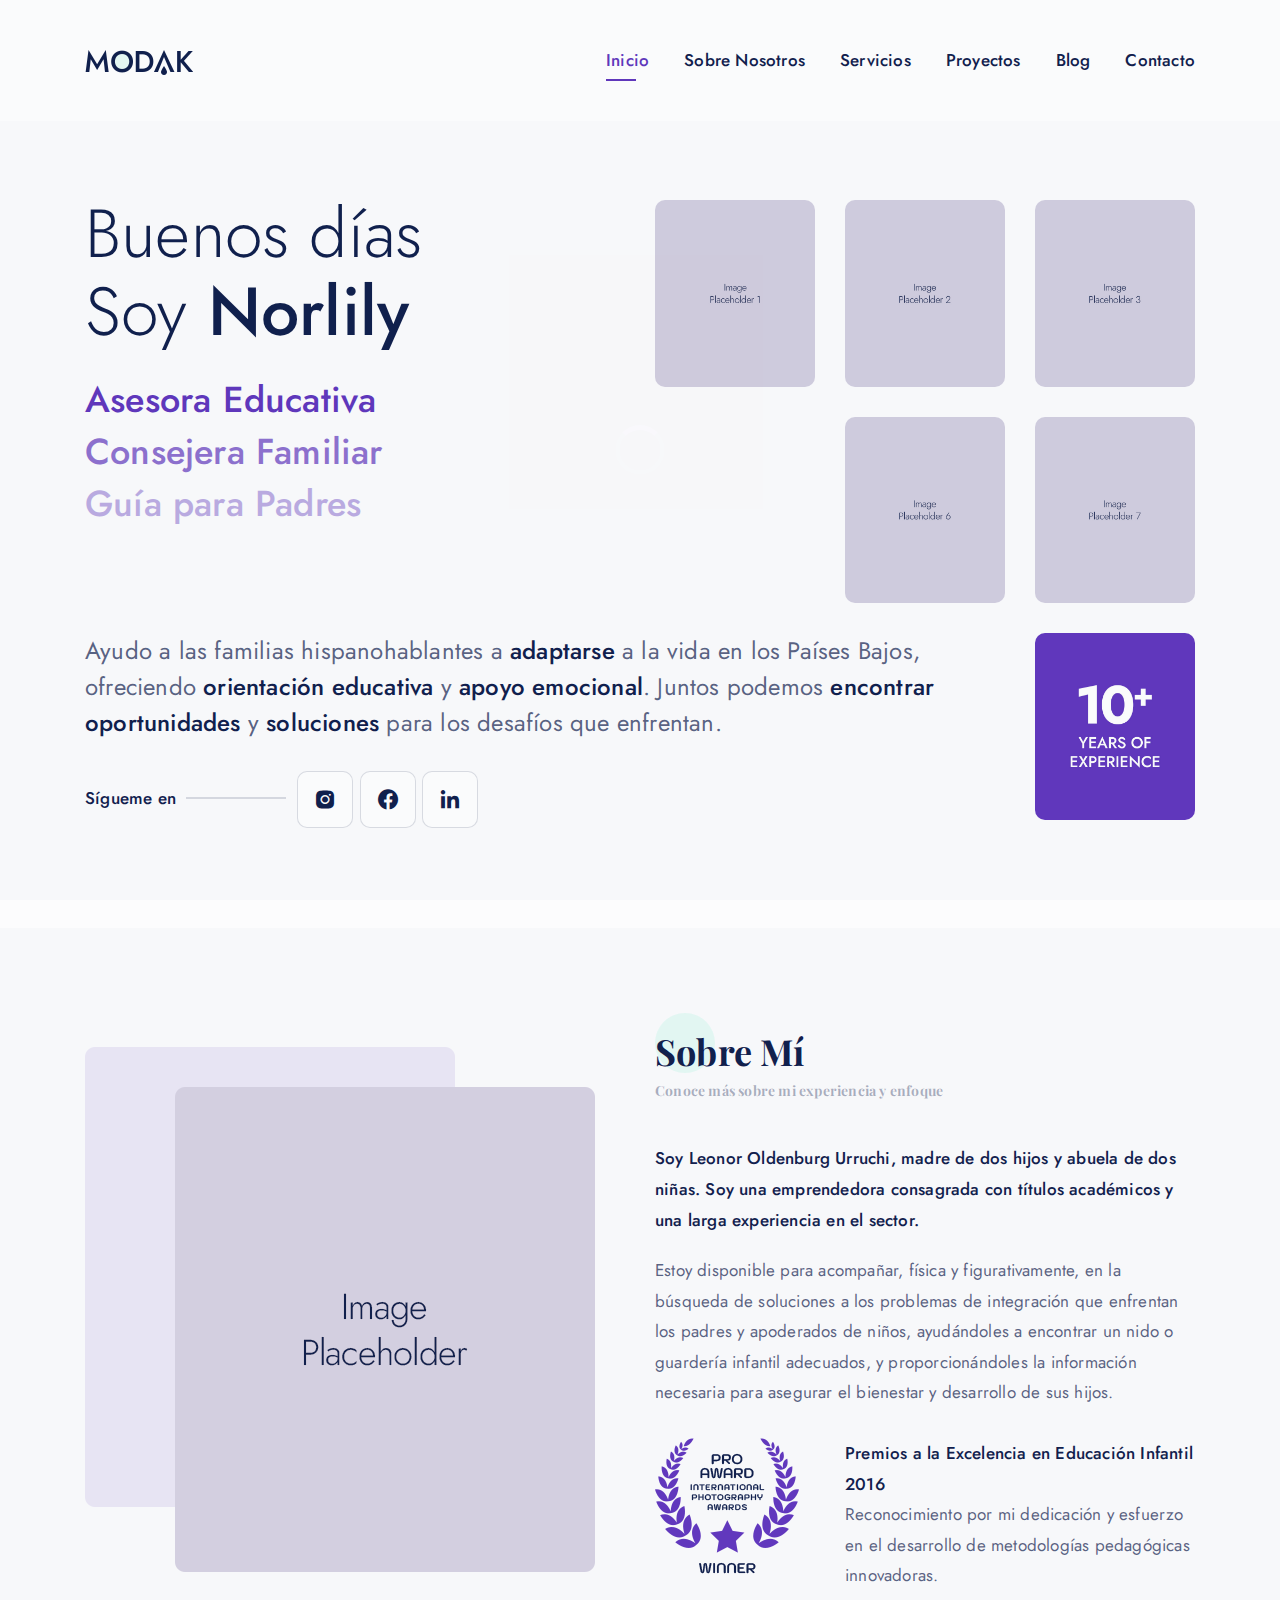
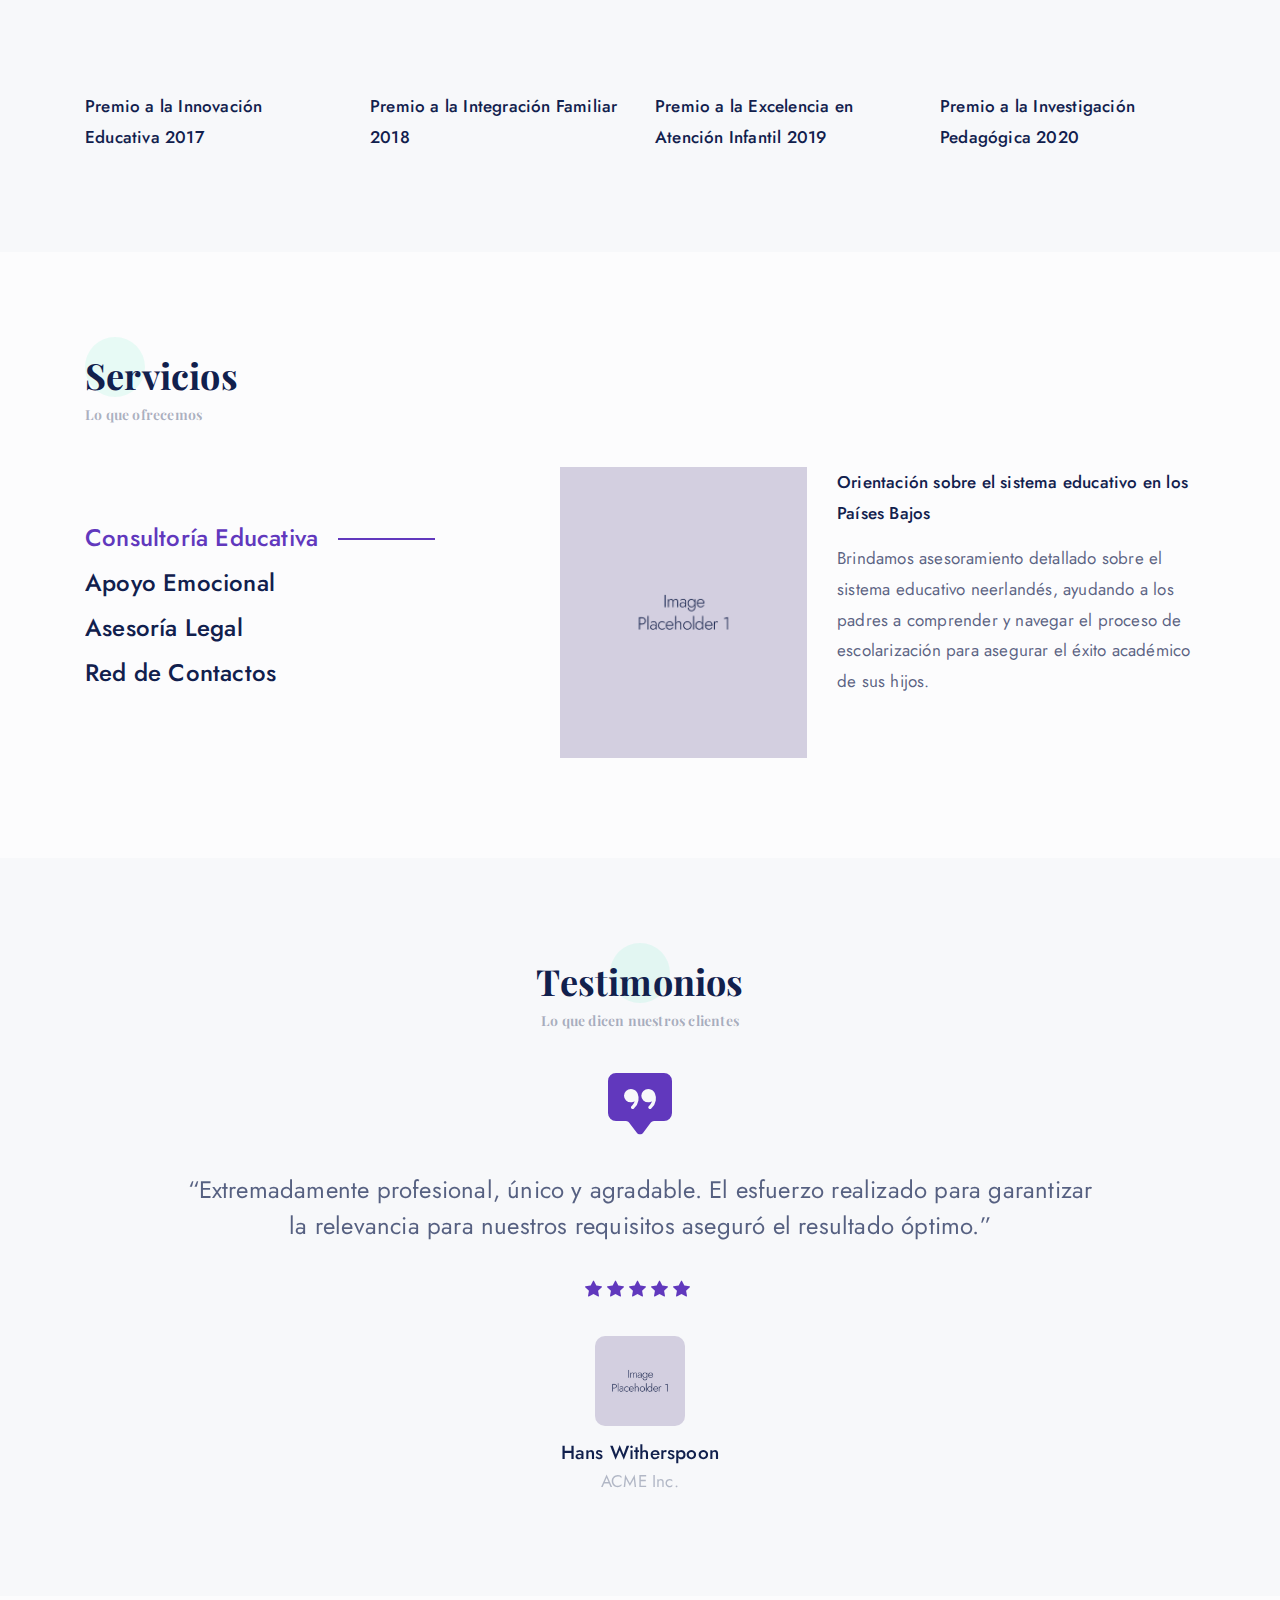
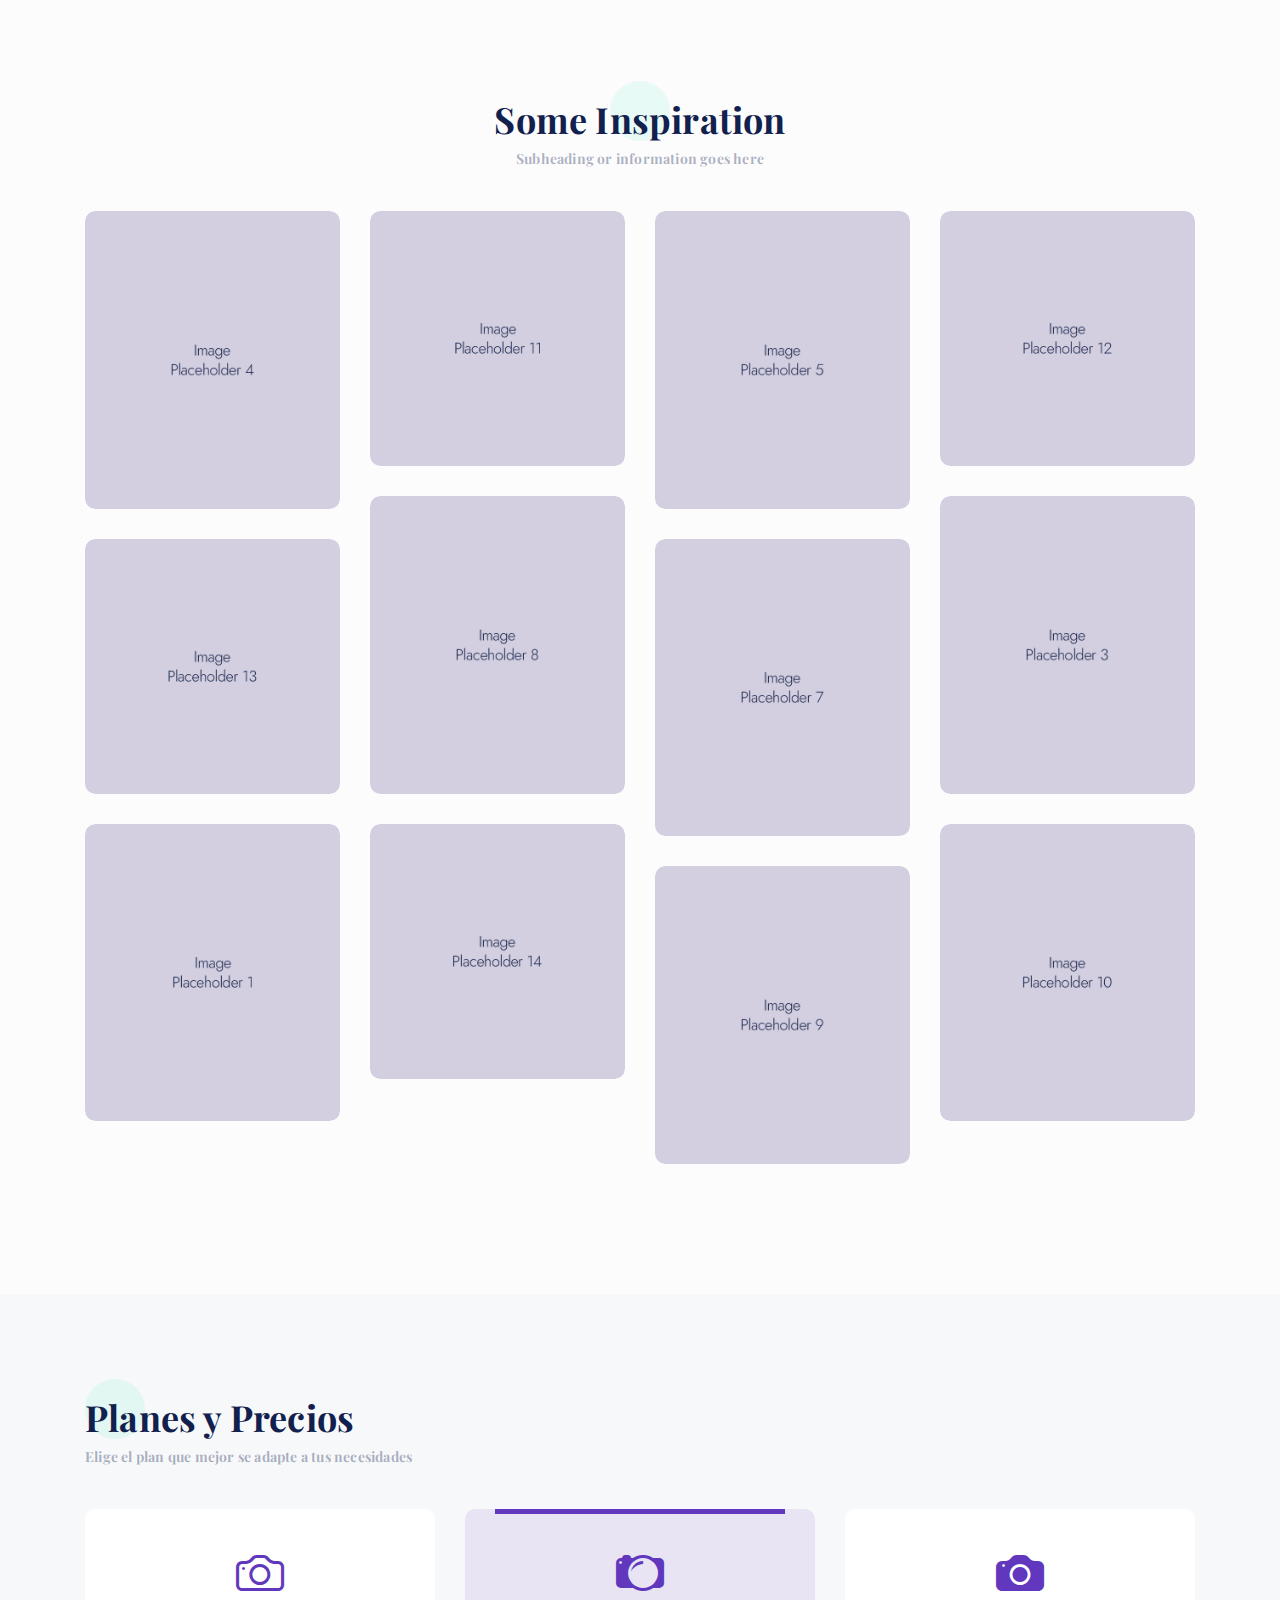
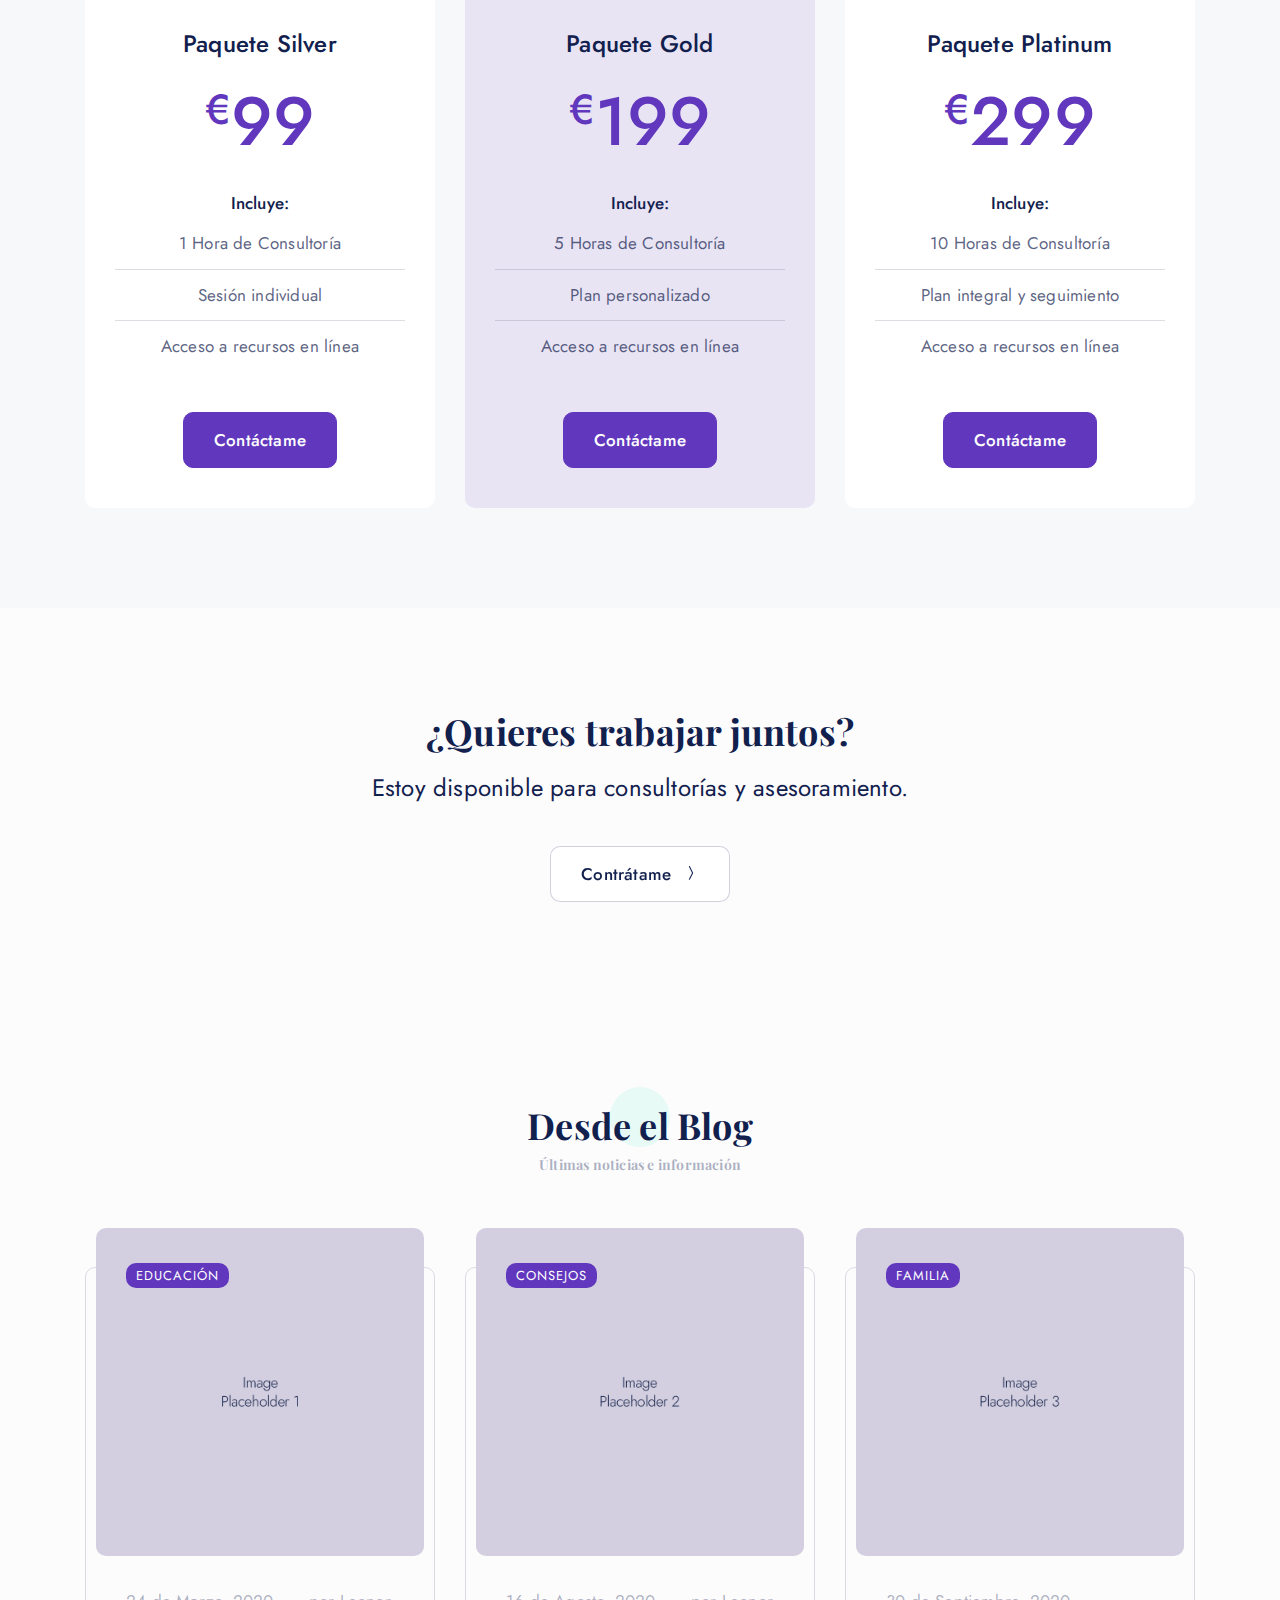
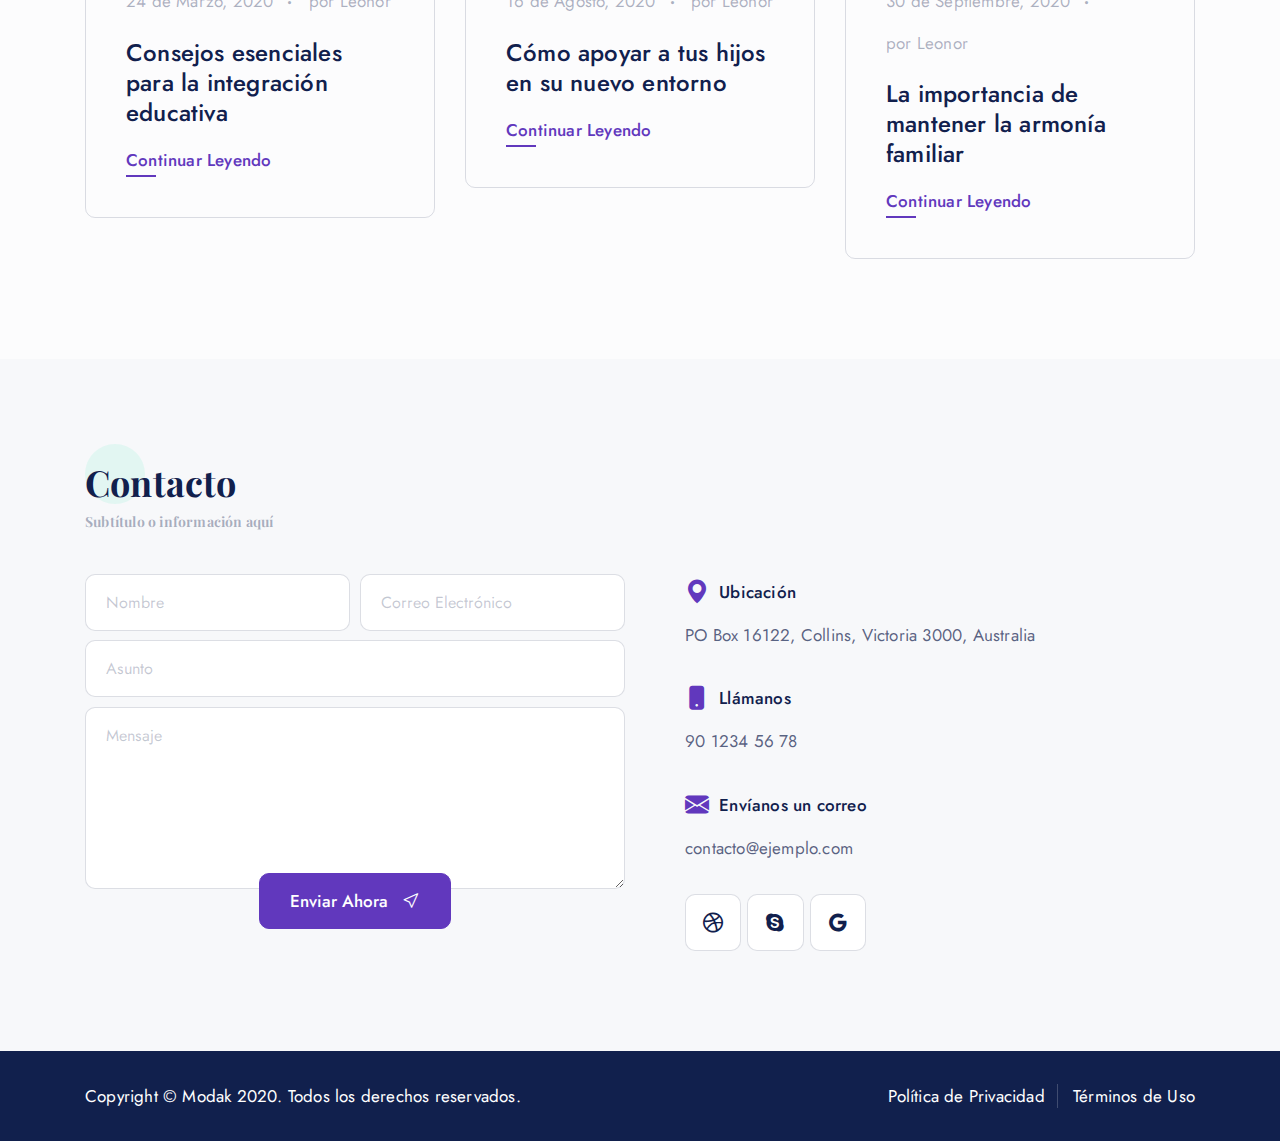
==== index.html @ 2a75e12b "Update index.html" ====
<!doctype html>
<html lang="es">
<head>
<meta charset="utf-8">
<meta name="viewport" content="width=device-width, initial-scale=1">
<meta name="format-detection" content="telephone=no">
<title>Norlily | Asesoría para Padres</title>
<meta name="author" content="tansh">
<meta name="description" content="Asesoría para padres hispanohablantes en los Países Bajos">
<meta name="keywords" content="asesoría, padres, hispanohablantes, Países Bajos">

<!-- FAVICON FILES -->
<link href="assets/images/icons/apple-touch-icon-144-precomposed.png" rel="apple-touch-icon" sizes="144x144">
<link href="assets/images/icons/apple-touch-icon-120-precomposed.png" rel="apple-touch-icon" sizes="120x120">
<link href="assets/images/icons/apple-touch-icon-76-precomposed.png" rel="apple-touch-icon" sizes="76x76">
<link href="assets/images/icons/favicon.png" rel="shortcut icon">

<!-- CSS FILES -->
<link rel="stylesheet" href="assets/css/bootstrap.min.css">
<link rel="stylesheet" href="assets/fonts/iconfonts.css">
<link rel="stylesheet" href="assets/css/plugins.css">
<link rel="stylesheet" href="assets/css/style.css">
<link rel="stylesheet" href="assets/css/responsive.css">
<link rel="stylesheet" href="assets/css/color.css">
</head>
<body>
<div id="dtr-wrapper" class="clearfix"> 
    
    <!-- preloader starts -->
    <div class="dtr-preloader">
        <div class="dtr-preloader-inner">
            <div class="dtr-preloader-img"></div>
        </div>
    </div>
    <!-- preloader ends --> 
    
    <!-- Small Devices Header 
============================================= -->
    <div class="dtr-responsive-header fixed-top">
        <div class="container"> 
            
            <!-- small devices logo --> 
            <a href="index.html"><img src="assets/images/logo-dark.png" alt="logo"></a> 
            <!-- small devices logo ends --> 
            
            <!-- menu button -->
            <button id="dtr-menu-button" class="dtr-hamburger" type="button"><span class="dtr-hamburger-lines-wrapper"><span class="dtr-hamburger-lines"></span></span></button>
        </div>
        <div class="dtr-responsive-header-menu"></div>
    </div>
      <!-- Small Devices Header 
============================================= -->
<div class="dtr-responsive-header fixed-top">
    <div class="container"> 
        
        <!-- small devices logo --> 
        <a href="index.html"><img src="assets/images/logo-dark.png" alt="logo"></a> 
        <!-- small devices logo ends --> 
        
        <!-- menu button -->
        <button id="dtr-menu-button" class="dtr-hamburger" type="button"><span class="dtr-hamburger-lines-wrapper"><span class="dtr-hamburger-lines"></span></span></button>
    </div>
    <div class="dtr-responsive-header-menu"></div>
</div>
<!-- Small Devices Header ends 
============================================= --> 

<!-- Header 
============================================= -->
<header id="dtr-header-global" class="fixed-top">
    <div class="container">
        <div class="d-flex align-items-center justify-content-between"> 
            
            <!-- header left starts -->
            <div class="dtr-header-left"> 
                
                <!-- logo --> 
                <a class="logo-default dtr-scroll-link" href="#home"><img src="assets/images/logo-dark.png" alt="logo" width="108"></a> 
                
                <!-- logo on scroll --> 
                <a class="logo-alt dtr-scroll-link" href="#home"><img src="assets/images/logo-dark.png" alt="logo" width="108"></a> 
                <!-- logo on scroll ends --> 
                
            </div>
            <!-- header left ends --> 
            
            <!-- menu starts-->
            <div class="dtr-header-right">
                <div class="main-navigation dtr-menu-dark">
                    <ul class="sf-menu dtr-scrollspy dtr-nav dark-nav-on-load dark-nav-on-scroll">
                        <li> <a class="nav-link" href="#home">Inicio</a> </li>
                        <li> <a class="nav-link" href="#about">Sobre Nosotros</a> </li>
                        <li> <a class="nav-link" href="#services">Servicios</a> </li>
                        <li> <a class="nav-link" href="#portfolio">Proyectos</a> </li>
                        <li> <a class="nav-link" href="#blog">Blog</a> </li>
                        <li> <a class="nav-link" href="#contact">Contacto</a> </li>
                    </ul>
                </div>
            </div>
            <!-- menu ends --> 
            
        </div>
    </div>
</header>
<!-- header ends
================================================== -->
    
<!-- == main content area starts == -->
<div id="dtr-main-content"> 

    <!-- hero section starts
================================================== -->
    <section id="home" class="dtr-section dtr-hero-section-top-padding dtr-pb-100">
        <div class="container"> 
            
            <!--===== row 1 starts =====-->
            <div class="row"> 
                
                <!-- column 1 starts -->
                <div class="col-12 col-md-6"> 
                    
                    <!-- intro text -->
                    <p class="text-size-xxl font-weight-300 color-dark">Buenos días</p>
                    <p class="text-size-xxl color-dark"><span class="font-weight-300">Soy </span><span class="font-weight-500">Norlily</span></p>
                    <div class="spacer-20"></div>
                    
                    <!-- animated text starts -->
                    <h3 class="dtr-mb-5 color-blue">Asesora Educativa</h3>
                    <h3 class="dtr-mb-5 color-blue opacity-1">Consejera Familiar</h3>
                    <h3><span class="dtr-animated-headline push"> <span class="dtr-words-wrapper"> 
                        
                        <!-- first visible word --> 
                        <b class="is-visible"><span class="color-blue opacity-2">Guía para Padres</span></b> 
                        <!-- first visible word ends --> 
                        
                        <!-- second word --> 
                        <b class="is-hidden"><span class="color-blue opacity-2">Orientadora</span></b> 
                        <!-- second word ends --> 
                        
                        </span> </span></h3>
                    <!-- animated text ends --> 
                    
                </div>
                <!-- column 1 ends --> 
                
                <!-- column 2 starts -->
                <div class="col-12 col-md-6"> 
                    
                    <!--=== img slider - 3col starts ===-->
                    <div class="dtr-slick-slider dtr-img-slider-3col dtr-rounded-img"> 
                        <!-- img 1 -->
                        <div> <img src="assets/images/photography_img1.jpg" alt="image"> </div>
                        <!-- img 2 -->
                        <div> <img src="assets/images/photography_img2.jpg" alt="image"> </div>
                        <!-- img 3 -->
                        <div> <img src="assets/images/photography_img3.jpg" alt="image"> </div>
                        <!-- img 4 -->
                        <div> <img src="assets/images/photography_img4.jpg" alt="image"> </div>
                        <!-- img 5 -->
                        <div> <img src="assets/images/photography_img5.jpg" alt="image"> </div>
                    </div>
                    <!--=== img slider - 3col ends ===--> 
                    
                    <!--=== img slider - 2col starts ===-->
                    <div class="row dtr-mt-30">
                        <div class="col-12 col-md-8 offset-md-4">
                            <div class="dtr-slick-slider dtr-img-slider-2col dtr-rounded-img"> 
                                <!-- img 1 -->
                                <div> <img src="assets/images/photography_img6.jpg" alt="image"> </div>
                                <!-- img 2 -->
                                <div> <img src="assets/images/photography_img7.jpg" alt="image"> </div>
                                <!-- img 3 -->
                                <div> <img src="assets/images/photography_img8.jpg" alt="image"> </div>
                                <!-- img 4 -->
                                <div> <img src="assets/images/photography_img9.jpg" alt="image"> </div>
                                <!-- img 5 -->
                                <div> <img src="assets/images/photography_img10.jpg" alt="image"> </div>
                            </div>
                        </div>
                    </div>
                    <!--=== img slider - 2col ends ===--> 
                    
                </div>
                <!-- column 2 ends --> 
                
            </div>
            <!--===== row 1 ends =====--> 
            <!--===== row 2 starts =====-->
            <div class="row dtr-mt-30"> 
                
                <!-- column 1 starts -->
                <div class="col-12 col-md-10"> 
                    
                    <!-- text -->
                    <p class="text-size-md">Ayudo a las familias hispanohablantes a <span class="font-weight-500 color-dark">adaptarse</span> a la vida en los Países Bajos, ofreciendo <span class="font-weight-500 color-dark">orientación educativa</span> y <span class="font-weight-500 color-dark">apoyo emocional</span>. Juntos podemos <span class="font-weight-500 color-dark">encontrar oportunidades</span> y <span class="font-weight-500 color-dark">soluciones</span> para los desafíos que enfrentan.</p>
                    
                    <!-- social starts -->
                    <ul class="dtr-social dtr-social-list dtr-styled-social text-left dtr-mt-30">
                        <li class="dtr-social-title font-weight-500 color-dark">Sígueme en</li>
                        <li><a href="#" class="dtr-social-button dtr-instagram" target="_blank" title="instagram"><span>Seguir en Instagram</span></a></li>
                        <li><a href="#" class="dtr-social-button dtr-facebook" target="_blank" title="facebook"><span>Like en Facebook</span></a></li>
                        <li><a href="#" class="dtr-social-button dtr-linkedin" target="_blank" title="linkedin"><span>Ver mi perfil</span></a></li>
                    </ul>
                    <!-- social ends --> 
                    
                </div>
                <!-- column 1 ends --> 
                
                <!-- column 2 starts -->
                <div class="col-12 col-md-2 dtr-rounded-img small-device-space"> <img src="assets/images/experience-img.jpg" alt="image"> </div>
                <!-- column 2 ends --> 
                
            </div>
            <!--===== row 2 ends =====--> 
            
        </div>
    </section>
    <!-- hero section ends
================================================== -->
        
     <!-- about section starts
================================================== -->
<section id="about" class="dtr-section dtr-py-100 bg-light-blue">
    <div class="container"> 
        
        <!--===== row 1 starts =====-->
        <div class="row d-flex align-items-center"> 
            
            <!-- column 1 starts -->
            <div class="col-12 col-md-6 small-device-space">
                <div class="dtr-pr-30"> <img src="assets/images/photographer_img.png" alt="image"> </div>
            </div>
            <!-- column 1 ends --> 
            
            <!-- column 2 starts -->
            <div class="col-12 col-md-6"> 
                
                <!-- heading starts -->
                <div class="dtr-styled-heading">
                    <h2>Sobre Mí</h2>
                    <p>Conoce más sobre mi experiencia y enfoque</p>
                </div>
                <!-- heading ends --> 
                
                <!-- text -->
                <p class="font-weight-500 color-dark">Soy Leonor Oldenburg Urruchi, madre de dos hijos y abuela de dos niñas. Soy una emprendedora consagrada con títulos académicos y una larga experiencia en el sector.</p>
                <p class="dtr-mt-20">Estoy disponible para acompañar, física y figurativamente, en la búsqueda de soluciones a los problemas de integración que enfrentan los padres y apoderados de niños, ayudándoles a encontrar un nido o guardería infantil adecuados, y proporcionándoles la información necesaria para asegurar el bienestar y desarrollo de sus hijos.</p>
                
                <!--== nested row starts ==-->
                <div class="row dtr-mt-30"> 
                    
                    <!-- nested column 1 starts -->
                    <div class="col-12 col-md-4 small-device-space"> <img src="assets/images/award-img.png" alt="image"> </div>
                    <!-- nested column 1 ends --> 
                    
                    <!-- nested column 2 starts -->
                    <div class="col-12 col-md-8">
                        <p class="font-weight-500 color-dark dtr-mb-0">Premios a la Excelencia en Educación Infantil 2016</p>
                        <p>Reconocimiento por mi dedicación y esfuerzo en el desarrollo de metodologías pedagógicas innovadoras.</p>
                    </div>
                    <!-- nested column 2 ends --> 
                    
                </div>
                <!--== nested row ends ==--> 
                
            </div>
            <!-- column 2 ends --> 
            
        </div>
        <!--===== row 1 ends =====--> 
        
        <!--===== row 2 starts =====-->
        <div class="row dtr-mt-100"> 
            
            <!-- column 1 starts -->
            <div class="col-12 col-md-3 small-device-space">
                <p class="font-weight-500 color-dark dtr-mb-0">Premio a la Innovación Educativa 2017</p>
            </div>
            <!-- column 1 ends --> 
            
            <!-- column 2 starts -->
            <div class="col-12 col-md-3 small-device-space">
                <p class="font-weight-500 color-dark dtr-mb-0">Premio a la Integración Familiar 2018</p>
            </div>
            <!-- column 2 ends --> 
            
            <!-- column 3 starts -->
            <div class="col-12 col-md-3 small-device-space">
                <p class="font-weight-500 color-dark dtr-mb-0">Premio a la Excelencia en Atención Infantil 2019</p>
            </div>
            <!-- column 3 ends --> 
            
            <!-- column 4 starts -->
            <div class="col-12 col-md-3">
                <p class="font-weight-500 color-dark dtr-mb-0">Premio a la Investigación Pedagógica 2020</p>
            </div>
            <!-- column 4 ends --> 
            
        </div>
        <!--===== row 2 ends =====--> 
        
    </div>
</section>
<!-- about section ends
================================================== -->
        
       <!-- tabs section starts
================================================== -->
<section id="services" class="dtr-section dtr-py-100">
    <div class="container"> 
        
        <!-- heading starts -->
        <div class="dtr-styled-heading">
            <h2>Servicios</h2>
            <p>Lo que ofrecemos</p>
        </div>
        <!-- heading ends --> 
        
        <!-- tabs starts -->
        <div class="row d-flex align-items-center dtr-styled-tab"> 
            
            <!-- left (nav) column starts -->
            <div class="col-12 col-md-4">
                <div class="nav flex-column nav-pills" role="tablist" aria-orientation="vertical"> 
                    
                    <!-- tab 1 starts --> 
                    <a class="nav-link active" id="services-tab-1-tab" data-toggle="pill" href="#services-tab-1" role="tab" aria-controls="services-tab-1" aria-selected="false">
                    <h4>Consultoría Educativa</h4>
                    </a> 
                    <!-- tab 1 ends --> 
                    
                    <!-- tab 2 starts --> 
                    <a class="nav-link" id="services-tab-2-tab" data-toggle="pill" href="#services-tab-2" role="tab" aria-controls="services-tab-2" aria-selected="true">
                    <h4>Apoyo Emocional</h4>
                    </a> 
                    <!-- tab 2 ends --> 
                    
                    <!-- tab 3 starts --> 
                    <a class="nav-link" id="services-tab-3-tab" data-toggle="pill" href="#services-tab-3" role="tab" aria-controls="services-tab-3" aria-selected="false">
                    <h4>Asesoría Legal</h4>
                    </a> 
                    <!-- tab 3 ends --> 
                    
                    <!-- tab 4 starts --> 
                    <a class="nav-link" id="services-tab-4-tab" data-toggle="pill" href="#services-tab-4" role="tab" aria-controls="services-tab-4" aria-selected="false">
                    <h4>Red de Contactos</h4>
                    </a> 
                    <!-- tab 4 ends --> 
                    
                </div>
            </div>
            <!-- left (nav) column ends --> 
            
            <!-- right (content) column starts -->
            <div class="col-12 col-md-7 offset-md-1 small-device-space">
                <div class="tab-content" id="v-pills-tabContent"> 
                    
                    <!-- tab 1 starts -->
                    <div class="tab-pane fade show active" id="services-tab-1" role="tabpanel" aria-labelledby="services-tab-1-tab"> 
                        
                        <!-- row starts -->
                        <div class="row">
                            <div class="col-12 col-md-5 small-device-space"> <img src="assets/images/modak_tabs_img1.png" alt="image"> </div>
                            <div class="col-12 col-md-7">
                                <h6>Orientación sobre el sistema educativo en los Países Bajos</h6>
                                <p>Brindamos asesoramiento detallado sobre el sistema educativo neerlandés, ayudando a los padres a comprender y navegar el proceso de escolarización para asegurar el éxito académico de sus hijos.</p>
                            </div>
                        </div>
                        <!-- row ends --> 
                        
                    </div>
                    <!-- tab 1 ends --> 
                    
                    <!-- tab 2 starts -->
                    <div class="tab-pane fade" id="services-tab-2" role="tabpanel" aria-labelledby="services-tab-2-tab"> 
                        
                        <!-- row starts -->
                        <div class="row">
                            <div class="col-12 col-md-5 small-device-space"> <img src="assets/images/modak_tabs_img2.png" alt="image"> </div>
                            <div class="col-12 col-md-7">
                                <h6>Apoyo emocional para familias</h6>
                                <p>Ofrecemos sesiones de apoyo emocional para padres y niños, ayudándoles a manejar el estrés y la adaptación a una nueva cultura y entorno.</p>
                            </div>
                        </div>
                        <!-- row ends --> 
                        
                    </div>
                    <!-- tab 2 ends --> 
                    
                    <!-- tab 3 starts -->
                    <div class="tab-pane fade" id="services-tab-3" role="tabpanel" aria-labelledby="services-tab-3-tab"> 
                        
                        <!-- row starts -->
                        <div class="row">
                            <div class="col-12 col-md-5 small-device-space"> <img src="assets/images/modak_tabs_img3.png" alt="image"> </div>
                            <div class="col-12 col-md-7">
                                <h6>Asesoría legal y derechos de los padres</h6>
                                <p>Proporcionamos información sobre los derechos legales y responsabilidades de los padres en los Países Bajos, asegurando que estén bien informados y preparados para cualquier situación.</p>
                            </div>
                        </div>
                        <!-- row ends --> 
                        
                    </div>
                    <!-- tab 3 ends --> 
                    
                    <!-- tab 4 starts -->
                    <div class="tab-pane fade" id="services-tab-4" role="tabpanel" aria-labelledby="services-tab-4-tab"> 
                        
                        <!-- row starts -->
                        <div class="row">
                            <div class="col-12 col-md-5 small-device-space"> <img src="assets/images/modak_tabs_img4.png" alt="image"> </div>
                            <div class="col-12 col-md-7">
                                <h6>Creación de una red de contactos</h6>
                                <p>Facilitamos la creación de redes de contactos entre padres recién llegados y aquellos ya establecidos, promoviendo el apoyo mutuo y la integración social.</p>
                            </div>
                        </div>
                        <!-- row ends --> 
                        
                    </div>
                    <!-- tab 4 ends --> 
                    
                </div>
            </div>
            <!-- right (content) column ends --> 
            
        </div>
        <!-- tabs starts --> 
        
    </div>
</section>
<!-- tabs section ends
================================================== -->
        
<!-- testimonial section starts
================================================== -->
<section class="dtr-section overflow-hidden dtr-py-100 bg-light-blue">
    <div class="container"> 
        
        <!-- heading starts -->
        <div class="dtr-styled-heading heading-center">
            <h2>Testimonios</h2>
            <p>Lo que dicen nuestros clientes</p>
        </div>
        <!-- heading ends --> 
        
        <!--===== row 1 starts =====-->
        <div class="row">
            <div class="col-12"> 
                <!-- quote icon -->
                <div class="dtr-testimonial-icon color-blue"></div>
                
                <!--===== testimonial slider starts =====-->
                <div class="dtr-slick-slider dtr-testimonial-style-center"> 
                    
                    <!--== slide 1 starts ==-->
                    <div class="dtr-testimonial">
                        <div class="dtr-testimonial-content">“Extremadamente profesional, único y agradable. El esfuerzo realizado para garantizar la relevancia para nuestros requisitos aseguró el resultado óptimo.” </div>
                        <div class="dtr-testimonial-stars dtr-stars-5 color-blue"></div>
                        <div class="dtr-client-info"> <img src="assets/images/testimonial-user1.jpg" alt="image">
                            <h5 class="dtr-client-name">Hans Witherspoon</h5>
                            <span class="dtr-client-job">ACME Inc.</span></div>
                    </div>
                    <!--== slide 1 ends ==--> 
                    
                    <!--== slide 2 starts ==-->
                    <div class="dtr-testimonial">
                        <div class="dtr-testimonial-content">“Un trabajo absolutamente fenomenal y servicios altamente recomendados si quieres causar una impresión duradera.” </div>
                        <div class="dtr-testimonial-stars dtr-stars-4 color-blue"></div>
                        <div class="dtr-client-info"> <img src="assets/images/testimonial-user2.jpg" alt="image">
                            <h5 class="dtr-client-name">Martha Weiner</h5>
                            <span class="dtr-client-job">Moonblush Studio</span></div>
                    </div>
                    <!--== slide 2 ends ==--> 
                    
                    <!--== slide 3 starts ==-->
                    <div class="dtr-testimonial">
                        <div class="dtr-testimonial-content">“Nos ayudó enormemente a analizar y dar un paso adelante para explorar diferentes avenidas.” </div>
                        <div class="dtr-testimonial-stars dtr-stars-3 color-blue"></div>
                        <div class="dtr-client-info"> <img src="assets/images/testimonial-user3.jpg" alt="image">
                            <h5 class="dtr-client-name">Jouri Wende</h5>
                            <span class="dtr-client-job">Miami, Florida</span></div>
                    </div>
                    <!--== slide 3 ends ==--> 
                    
                </div>
                <!--===== testimonial slider ends =====--> 
                
            </div>
        </div>
        <!--===== row 1 ends =====--> 
        
    </div>
</section>
<!-- testimonial section ends
================================================== -->
        
        <!-- portfolio section starts
================================================== -->
        <section id="portfolio" class="dtr-section dtr-py-100">
            <div class="container"> 
                
                <!-- heading starts -->
                <div class="dtr-styled-heading heading-center">
                    <h2>Some Inspiration</h2>
                    <p>Subheading or information goes here</p>
                </div>
                <!-- heading ends --> 
                
                <!-- portfolio grid starts -->
                <div class="dtr-portfolio-grid dtr-portfolio-grid-4col dtr-portfolio-style-1 dtr-rounded-img clearfix"> 
                    
                    <!-- portfolio item 1 starts -->
                    <div class="dtr-portfolio-item">
                        <div class="dtr-portfolio-content"> <img src="assets/images/photography_img4.jpg" alt="image">
                            <div class="dtr-portfolio-overlay"> <a class="media-zoom popup-gallery" href="assets/images/photography_img4.jpg"></a> </div>
                        </div>
                    </div>
                    <!-- portfolio item 1 ends --> 
                    
                    <!-- portfolio item 2 starts -->
                    <div class="dtr-portfolio-item">
                        <div class="dtr-portfolio-content"> <img src="assets/images/photography_img11.jpg" alt="image">
                            <div class="dtr-portfolio-overlay"> <a class="media-zoom popup-gallery" href="assets/images/photography_img11.jpg"></a> </div>
                        </div>
                    </div>
                    <!-- portfolio item 2 ends--> 
                    
                    <!-- portfolio item 3 starts -->
                    <div class="dtr-portfolio-item">
                        <div class="dtr-portfolio-content"> <img src="assets/images/photography_img5.jpg" alt="image">
                            <div class="dtr-portfolio-overlay"> <a class="media-zoom popup-gallery" href="assets/images/photography_img5.jpg"></a> </div>
                        </div>
                    </div>
                    <!-- portfolio item 3 ends --> 
                    
                    <!-- portfolio item 4 starts -->
                    <div class="dtr-portfolio-item">
                        <div class="dtr-portfolio-content"> <img src="assets/images/photography_img12.jpg" alt="image">
                            <div class="dtr-portfolio-overlay"> <a class="media-zoom popup-gallery" href="assets/images/photography_img12.jpg"></a> </div>
                        </div>
                    </div>
                    <!-- portfolio item 4 ends --> 
                    
                    <!-- portfolio item 5 starts -->
                    <div class="dtr-portfolio-item">
                        <div class="dtr-portfolio-content"> <img src="assets/images/photography_img8.jpg" alt="image">
                            <div class="dtr-portfolio-overlay"> <a class="media-zoom popup-gallery" href="assets/images/photography_img8.jpg"></a> </div>
                        </div>
                    </div>
                    <!-- portfolio item 5 ends --> 
                    
                    <!-- portfolio item 6 starts -->
                    <div class="dtr-portfolio-item">
                        <div class="dtr-portfolio-content"> <img src="assets/images/photography_img3.jpg" alt="image">
                            <div class="dtr-portfolio-overlay"> <a class="media-zoom popup-gallery" href="assets/images/photography_img3.jpg"></a> </div>
                        </div>
                    </div>
                    <!-- portfolio item 6 ends --> 
                    
                    <!-- portfolio item 7 starts -->
                    <div class="dtr-portfolio-item">
                        <div class="dtr-portfolio-content"> <img src="assets/images/photography_img13.jpg" alt="image">
                            <div class="dtr-portfolio-overlay"> <a class="media-zoom popup-gallery" href="assets/images/photography_img13.jpg"></a> </div>
                        </div>
                    </div>
                    <!-- portfolio item 7 ends --> 
                    
                    <!-- portfolio item 8 starts -->
                    <div class="dtr-portfolio-item">
                        <div class="dtr-portfolio-content"> <img src="assets/images/photography_img7.jpg" alt="image">
                            <div class="dtr-portfolio-overlay"> <a class="media-zoom popup-gallery" href="assets/images/photography_img7.jpg"></a> </div>
                        </div>
                    </div>
                    <!-- portfolio item 8 ends -->
                    
                    <!-- portfolio item 9 starts -->
                    <div class="dtr-portfolio-item">
                        <div class="dtr-portfolio-content"> <img src="assets/images/photography_img1.jpg" alt="image">
                            <div class="dtr-portfolio-overlay"> <a class="media-zoom popup-gallery" href="assets/images/photography_img1.jpg"></a> </div>
                        </div>
                    </div>
                    <!-- portfolio item 9 ends -->

                    <!-- portfolio item 10 starts -->
                    <div class="dtr-portfolio-item">
                        <div class="dtr-portfolio-content"> <img src="assets/images/photography_img14.jpg" alt="image">
                            <div class="dtr-portfolio-overlay"> <a class="media-zoom popup-gallery" href="assets/images/photography_img14.jpg"></a> </div>
                        </div>
                    </div>
                    <!-- portfolio item 10 ends -->

                    <!-- portfolio item 11 starts -->
                    <div class="dtr-portfolio-item">
                        <div class="dtr-portfolio-content"> <img src="assets/images/photography_img10.jpg" alt="image">
                            <div class="dtr-portfolio-overlay"> <a class="media-zoom popup-gallery" href="assets/images/photography_img10.jpg"></a> </div>
                        </div>
                    </div>
                    <!-- portfolio item 11 ends -->

                    <!-- portfolio item 12 starts -->
                    <div class="dtr-portfolio-item">
                        <div class="dtr-portfolio-content"> <img src="assets/images/photography_img9.jpg" alt="image">
                            <div class="dtr-portfolio-overlay"> <a class="media-zoom popup-gallery" href="assets/images/photography_img9.jpg"></a> </div>
                        </div>
                    </div>
                    <!-- portfolio item 12 ends --> 
                    
                </div>
                <!-- portfolio grid ends --> 
                
            </div>
        </section>
        <!-- portfolio section ends
================================================== --> 
        
   <!-- pricing section starts
================================================== -->
<section class="dtr-section dtr-py-100 bg-light-blue">
    <div class="container"> 
        
        <!-- heading starts -->
        <div class="dtr-styled-heading">
            <h2>Planes y Precios</h2>
            <p>Elige el plan que mejor se adapte a tus necesidades</p>
        </div>
        <!-- heading ends --> 
        
        <!--== row starts ==-->
        <div class="row"> 
            
            <!-- column 1 starts -->
            <div class="col-12 col-md-4"> 
                
                <!-- pricing 1 starts -->
                <div class="dtr-pricing bg-white">
                    <div class="dtr-pricing-img color-blue"><i class="icon-camera"></i></div>
                    <h4 class="dtr-pricing-heading">Paquete Silver</h4>
                    <p class="dtr-price color-blue"><sup>€</sup>99</p>
                    <p class="font-weight-500 color-dark">Incluye:</p>
                    <ul class="dtr-list-pricing">
                        <li>1 Hora de Consultoría</li>
                        <li>Sesión individual</li>
                        <li>Acceso a recursos en línea</li>
                    </ul>
                    <a href="#" class="dtr-btn btn-blue dtr-mt-30">Contáctame</a> </div>
                <!-- pricing 1 ends --> 
                
            </div>
            <!-- column 1 ends --> 
            
            <!-- column 2 starts -->
            <div class="col-12 col-md-4"> 
                
                <!-- pricing 2 starts -->
                <div class="dtr-pricing pricing-focused bg-dark-grey">
                    <div class="dtr-focus-border bg-blue"></div>
                    <div class="dtr-pricing-img color-blue"><i class="icon-camera2"></i></div>
                    <h4 class="dtr-pricing-heading">Paquete Gold</h4>
                    <p class="dtr-price color-blue"><sup>€</sup>199</p>
                    <p class="font-weight-500 color-dark">Incluye:</p>
                    <ul class="dtr-list-pricing">
                        <li>5 Horas de Consultoría</li>
                        <li>Plan personalizado</li>
                        <li>Acceso a recursos en línea</li>
                    </ul>
                    <a href="#" class="dtr-btn btn-blue dtr-mt-30">Contáctame</a> </div>
                <!-- pricing 2 ends --> 
                
            </div>
            <!-- column 2 ends --> 
            
            <!-- column 3 starts -->
            <div class="col-12 col-md-4"> 
                
                <!-- pricing 3 starts -->
                <div class="dtr-pricing bg-white">
                    <div class="dtr-pricing-img color-blue"><i class="icon-camera-fill"></i></div>
                    <h4 class="dtr-pricing-heading">Paquete Platinum</h4>
                    <p class="dtr-price color-blue"><sup>€</sup>299</p>
                    <p class="font-weight-500 color-dark">Incluye:</p>
                    <ul class="dtr-list-pricing">
                        <li>10 Horas de Consultoría</li>
                        <li>Plan integral y seguimiento</li>
                        <li>Acceso a recursos en línea</li>
                    </ul>
                    <a href="#" class="dtr-btn btn-blue dtr-mt-30">Contáctame</a> </div>
                <!-- pricing 3 ends --> 
                
            </div>
            <!-- column 3 ends --> 
            
        </div>
        <!--== row ends ==--> 
        
    </div>
</section>
<!-- pricing section ends
================================================== --> 

<!-- cta section starts
================================================== -->
<section class="dtr-section parallax dtr-py-100" style="background-image: url(assets/images/background-cta.jpg);">
    <div class="container"> 
        
        <!--== row starts ==-->
        <div class="row text-center">
            <div class="col-12">
                <h3 class="font-family-alt font-weight-700 color-dark">¿Quieres trabajar juntos?</h3>
                <p class="color-dark text-size-md">Estoy disponible para consultorías y asesoramiento.</p>
                <!-- link starts --> 
                <a href="#" class="dtr-btn btn-white dtr-mt-30">Contrátame <i class="icon-chevron-compact-right"></i></a> 
                <!-- link ends --> 
            </div>
        </div>
        <!--== row ends ==--> 
        
    </div>
</section>
<!-- cta section ends
================================================== -->

        
       <!-- blog section starts
================================================== -->
<section id="blog" class="dtr-section dtr-py-100">
    <div class="container"> 
        
        <!-- heading starts -->
        <div class="dtr-styled-heading heading-center">
            <h2>Desde el Blog</h2>
            <p>Últimas noticias e información</p>
        </div>
        <!-- heading ends --> 
        
        <!--== row starts ==-->
        <div class="row dtr-mt-50"> 
            
            <!-- column 1 starts -->
            <div class="col-12 col-md-4"> 
                
                <!-- blog item 1 starts -->
                <div class="dtr-blog-item"> 
                    <!-- image -->
                    <div class="dtr-post-img"> <img src="assets/images/blogpost-img1.jpg" alt="image"><span class="dtr-category bg-blue color-white">Educación</span> </div>
                    <div class="dtr-post-content">
                        <ul class="dtr-blog-meta color-grey">
                            <li>24 de Marzo, 2020</li>
                            <li>por Leonor</li>
                        </ul>
                        <h5>Consejos esenciales para la integración educativa</h5>
                        <a href="#" class="dtr-read-more">Continuar Leyendo</a> </div>
                </div>
                <!-- blog item 1 ends --> 
                
            </div>
            <!-- column 1 ends --> 
            
            <!-- column 2 starts -->
            <div class="col-12 col-md-4"> 
                
                <!-- blog item 2 starts -->
                <div class="dtr-blog-item"> 
                    <!-- image -->
                    <div class="dtr-post-img"> <img src="assets/images/blogpost-img2.jpg" alt="image"> <span class="dtr-category bg-blue color-white">Consejos</span></div>
                    <div class="dtr-post-content">
                        <ul class="dtr-blog-meta color-grey">
                            <li>16 de Agosto, 2020</li>
                            <li>por Leonor</li>
                        </ul>
                        <h5>Cómo apoyar a tus hijos en su nuevo entorno</h5>
                        <a href="#" class="dtr-read-more">Continuar Leyendo</a> </div>
                </div>
                <!-- blog item 2 ends --> 
                
            </div>
            <!-- column 2 ends --> 
            
            <!-- column 3 starts -->
            <div class="col-12 col-md-4"> 
                
                <!-- blog item 3 starts -->
                <div class="dtr-blog-item"> 
                    <!-- image -->
                    <div class="dtr-post-img"> <img src="assets/images/blogpost-img3.jpg" alt="image"> <span class="dtr-category bg-blue color-white">Familia</span></div>
                    <div class="dtr-post-content">
                        <ul class="dtr-blog-meta color-grey">
                            <li>30 de Septiembre, 2020</li>
                            <li>por Leonor</li>
                        </ul>
                        <h5>La importancia de mantener la armonía familiar</h5>
                        <a href="#" class="dtr-read-more">Continuar Leyendo</a> </div>
                </div>
                <!-- blog item 3 ends --> 
                
            </div>
            <!-- column 3 ends --> 
            
        </div>
        <!--== row starts ==--> 
        
    </div>
</section>
<!-- blog section ends
================================================== --> 

<!-- contact section starts
================================================== -->
<section id="contact" class="dtr-section dtr-py-100 bg-light-blue">
    <div class="container"> 
        
        <!-- heading starts -->
        <div class="dtr-styled-heading">
            <h2>Contacto</h2>
            <p>Subtítulo o información aquí</p>
        </div>
        <!-- heading ends --> 
        
        <!--== row starts ==-->
        <div class="row"> 
            
            <!-- column 1 starts -->
            <div class="col-12 col-md-6"> 
                
                <!-- form starts -->
                <div class="dtr-form">
                    <form id="contactform" method="post" action="php/contact-form.php">
                        <fieldset>
                            <div class="dtr-form-row dtr-form-row-2col">
                                <p class="dtr-form-column">
                                    <input name="name"  type="text" placeholder="Nombre">
                                </p>
                                <p class="dtr-form-column">
                                    <input name="email"  class="required email" type="text" placeholder="Correo Electrónico">
                                </p>
                            </div>
                            <p>
                                <input name="subject"  type="text" placeholder="Asunto">
                            </p>
                            <p class="antispam">Deja esto vacío: <br />
                                <input name="url" />
                            </p>
                            <p>
                                <textarea rows="6" name="message" id="message" class="required"  placeholder="Mensaje"></textarea>
                            </p>
                            <p class="text-center">
                                <button class="dtr-btn btn-blue dtr-mt-minus30" type="submit">Enviar Ahora<i class="icon-cursor dtr-ml-15"></i></button>
                            </p>
                            <div id="result"></div>
                        </fieldset>
                    </form>
                </div>
                <!-- form ends --> 
                
            </div>
            <!-- column 1 ends --> 
            
            <!-- column 2 starts -->
            <div class="col-12 col-md-6">
                <div class="dtr-pl-30">
                    <p class="d-flex align-items-center"><i class="icon-geo-alt dtr-mr-10 text-size-md color-blue"></i><span class="font-weight-500 color-dark">Ubicación</span></p>
                    <p>PO Box 16122, Collins, Victoria 3000, Australia</p>
                    <div class="spacer-20"></div>
                    <p class="d-flex align-items-center"><i class="icon-phone-fill dtr-mr-10 text-size-md color-blue"></i><span class="font-weight-500 color-dark">Llámanos</span></p>
                    <p>90 1234 56 78</p>
                    <div class="spacer-20"></div>
                    <p class="d-flex align-items-center"><i class="icon-envelope-fill dtr-mr-10 text-size-md color-blue"></i><span class="font-weight-500 color-dark">Envíanos un correo</span></p>
                    <p>contacto@ejemplo.com</p>
                    
                    <!-- social starts -->
                    <ul class="dtr-social dtr-social-list dtr-styled-social text-left dtr-mt-30">
                        <li><a href="#" class="dtr-social-button dtr-dribbble" target="_blank" title="dribbble"><span>Síguenos</span></a></li>
                        <li><a href="#" class="dtr-social-button dtr-skype" target="_blank" title="skype"><span>Llámanos</span></a></li>
                        <li><a href="#" class="dtr-social-button dtr-google" target="_blank" title="google"><span>Comparte en Google</span></a></li>
                    </ul>
                    <!-- social ends --> 
                    
                </div>
            </div>
            <!-- column 2 ends --> 
            
        </div>
        <!--== row ends ==--> 
        
    </div>
</section>
<!-- contact section ends
================================================== --> 

<!-- footer section starts
================================================== -->
<footer id="dtr-footer"> 
    
    <!--== copyright starts ==-->
    <div class="dtr-copyright">
        <div class="container"> 
            
            <!--== row starts ==-->
            <div class="row"> 
                
                <!-- column 1 starts -->
                <div class="col-12 col-md-6">
                    <p> Copyright © Modak 2020. Todos los derechos reservados.</p>
                </div>
                <!-- column 1 ends --> 
                
                <!-- column 2 starts -->
                <div class="col-12 col-md-6 text-right">
                    <ul class="dtr-pipe-list">
                        <li><a href="#">Política de Privacidad</a></li>
                        <li><a href="#">Términos de Uso</a></li>
                    </ul>
                </div>
                <!-- column 2 ends --> 
                
            </div>
            <!--== row ends ==--> 
            
        </div>
    </div>
    <!--== copyright ends ==--> 
    
</footer>
<!-- footer section ends
================================================== -->
        
    </div>
    <!-- == main content area ends == --> 
    
</div>
<!-- #dtr-wrapper ends --> 

<!-- JS FILES --> 
<script src="assets/js/jquery.min.js"></script> 
<script src="assets/js/bootstrap.min.js"></script> 
<script src="assets/js/plugins.js"></script> 
<script src="assets/js/custom.js"></script>
</body>
</html>
---- assets/fonts/iconfonts.css ----
@font-face {
  font-family: 'icomoon';
  src:  url('icomoon.eot');
  src:  url('icomoon.eot?5k6612#iefix') format('embedded-opentype'),
    url('icomoon.ttf') format('truetype'),
    url('icomoon.woff') format('woff'),
    url('icomoon.svg?5k6612#icomoon') format('svg');
  font-weight: normal;
  font-style: normal;
  font-display: block;
}

[class^="icon-"], [class*=" icon-"] {
  /* use !important to prevent issues with browser extensions that change fonts */
  font-family: 'icomoon' !important;
  speak: never;
  font-style: normal;
  font-weight: normal;
  font-variant: normal;
  text-transform: none;
  line-height: 1;

  /* Better Font Rendering =========== */
  -webkit-font-smoothing: antialiased;
  -moz-osx-font-smoothing: grayscale;
}

.icon-bxl-final-cut:before {
  content: "\e99b";
}
.icon-bxl-adobeaftereffects:before {
  content: "\e990";
  color: #d291ff;
}
.icon-bxl-adobeaudition:before {
  content: "\e991";
  color: #00e4bb;
}
.icon-bxl-adobedreamweaver:before {
  content: "\e992";
  color: #35fa00;
}
.icon-bxl-adobeillustrator:before {
  content: "\e993";
  color: #ff7c00;
}
.icon-bxl-adobeindesign:before {
  content: "\e994";
  color: #fd3f93;
}
.icon-bxl-adobelightroomcc:before {
  content: "\e995";
  color: #3df0f0;
}
.icon-bxl-adobephotoshop:before {
  content: "\e996";
  color: #00c8ff;
}
.icon-bxl-adobepremiere:before {
  content: "\e997";
  color: #ea77ff;
}
.icon-bxl-adobexd:before {
  content: "\e998";
  color: #ff2bc2;
}
.icon-bxl-sketch:before {
  content: "\e999";
  color: #f7b500;
}
.icon-bxl-squarespace:before {
  content: "\e99a";
}
.icon-bxl-audible:before {
  content: "\e980";
}
.icon-bxl-figma:before {
  content: "\e981";
}
.icon-bxl-etsy:before {
  content: "\e982";
}
.icon-bxl-github:before {
  content: "\e983";
}
.icon-bxl-vimeo:before {
  content: "\e984";
}
.icon-bxl-vk:before {
  content: "\e985";
}
.icon-bxl-digitalocean:before {
  content: "\e986";
}
.icon-bxl-deviantart:before {
  content: "\e987";
}
.icon-bxl-digg:before {
  content: "\e988";
}
.icon-bxl-yelp:before {
  content: "\e989";
}
.icon-bxl-git:before {
  content: "\e98a";
}
.icon-bxl-telegram:before {
  content: "\e98b";
}
.icon-bxl-shopify:before {
  content: "\e98c";
}
.icon-bxl-flickr-square:before {
  content: "\e98d";
}
.icon-bxl-soundcloud:before {
  content: "\e98e";
}
.icon-bxl-spotify:before {
  content: "\e98f";
}
.icon-bxl-behance:before {
  content: "\e97f";
}
.icon-bxl-dribbble:before {
  content: "\e97d";
}
.icon-bxl-skype:before {
  content: "\e97e";
}
.icon-caret-down-fill:before {
  content: "\e975";
}
.icon-caret-left-fill:before {
  content: "\e976";
}
.icon-caret-right-fill:before {
  content: "\e977";
}
.icon-caret-up-fill:before {
  content: "\e978";
}
.icon-chevron-left:before {
  content: "\e979";
}
.icon-chevron-right:before {
  content: "\e97a";
}
.icon-chevron-up:before {
  content: "\e97b";
}
.icon-chevron-down:before {
  content: "\e97c";
}
.icon-bxl-html5:before {
  content: "\e900";
}
.icon-bxl-whatsapp:before {
  content: "\e901";
}
.icon-bxl-whatsapp-square:before {
  content: "\e902";
}
.icon-bxl-pinterest-alt:before {
  content: "\e903";
}
.icon-bxl-pinterest:before {
  content: "\e904";
}
.icon-bxl-facebook-circle:before {
  content: "\e905";
}
.icon-bxl-facebook:before {
  content: "\e906";
}
.icon-bxl-facebook-square:before {
  content: "\e907";
}
.icon-bxl-twitter:before {
  content: "\e908";
}
.icon-bxl-linkedin:before {
  content: "\e909";
}
.icon-bxl-linkedin-square:before {
  content: "\e90a";
}
.icon-bxl-google:before {
  content: "\e90b";
}
.icon-bxl-instagram:before {
  content: "\e90d";
}
.icon-bxl-youtube:before {
  content: "\e90e";
}
.icon-bxl-bootstrap:before {
  content: "\e90f";
}
.icon-bxl-css3:before {
  content: "\e910";
}
.icon-bxl-instagram-alt1:before {
  content: "\e911";
}
.icon-bxl-javascript:before {
  content: "\e912";
}
.icon-bxl-jquery:before {
  content: "\e913";
}
.icon-bxl-magento:before {
  content: "\e914";
}
.icon-bx-loader:before {
  content: "\e915";
}
.icon-bxl-vuejs:before {
  content: "\e916";
}
.icon-bxl-wordpress:before {
  content: "\e917";
}
.icon-bxs-paper-plane:before {
  content: "\e918";
}
.icon-bxl-adobe:before {
  content: "\e919";
}
.icon-bxl-angular:before {
  content: "\e91a";
}
.icon-bxl-nodejs:before {
  content: "\e91b";
}
.icon-bxl-react:before {
  content: "\e91c";
}
.icon-tags-fill:before {
  content: "\e90c";
}
.icon-calendar:before {
  content: "\e96e";
}
.icon-calendar-fill:before {
  content: "\e96f";
}
.icon-folder:before {
  content: "\e970";
}
.icon-folder-fill:before {
  content: "\e971";
}
.icon-tag:before {
  content: "\e972";
}
.icon-tag-fill:before {
  content: "\e973";
}
.icon-tags:before {
  content: "\e974";
}
.icon-award:before {
  content: "\e91d";
}
.icon-award-fill:before {
  content: "\e91e";
}
.icon-bag:before {
  content: "\e91f";
}
.icon-bag-fill:before {
  content: "\e920";
}
.icon-bar-chart:before {
  content: "\e921";
}
.icon-bar-chart-line:before {
  content: "\e922";
}
.icon-box:before {
  content: "\e923";
}
.icon-box-seam:before {
  content: "\e924";
}
.icon-dash:before {
  content: "\e925";
}
.icon-dash-circle:before {
  content: "\e926";
}
.icon-dash-circle-fill:before {
  content: "\e927";
}
.icon-dash-square:before {
  content: "\e928";
}
.icon-dash-square-fill:before {
  content: "\e929";
}
.icon-dot:before {
  content: "\e92a";
}
.icon-eye:before {
  content: "\e92b";
}
.icon-eye-fill:before {
  content: "\e92c";
}
.icon-gear:before {
  content: "\e92d";
}
.icon-gem:before {
  content: "\e92e";
}
.icon-globe2:before {
  content: "\e92f";
}
.icon-heart:before {
  content: "\e930";
}
.icon-heart-fill:before {
  content: "\e931";
}
.icon-life-preserver:before {
  content: "\e932";
}
.icon-pen:before {
  content: "\e933";
}
.icon-pencil:before {
  content: "\e934";
}
.icon-people:before {
  content: "\e935";
}
.icon-people-fill:before {
  content: "\e936";
}
.icon-person:before {
  content: "\e937";
}
.icon-person-fill:before {
  content: "\e938";
}
.icon-pie-chart:before {
  content: "\e939";
}
.icon-pie-chart-fill:before {
  content: "\e93a";
}
.icon-plus:before {
  content: "\e93b";
}
.icon-plus-circle:before {
  content: "\e93c";
}
.icon-plus-circle-fill:before {
  content: "\e93d";
}
.icon-plus-square:before {
  content: "\e93e";
}
.icon-plus-square-fill:before {
  content: "\e93f";
}
.icon-cursor:before {
  content: "\e940";
}
.icon-cursor-fill:before {
  content: "\e941";
}
.icon-clock:before {
  content: "\e942";
}
.icon-clock-fill:before {
  content: "\e943";
}
.icon-phone:before {
  content: "\e944";
}
.icon-phone-fill:before {
  content: "\e945";
}
.icon-arrow-left:before {
  content: "\e946";
}
.icon-arrow-left-circle:before {
  content: "\e947";
}
.icon-arrow-left-circle-fill:before {
  content: "\e948";
}
.icon-arrow-right:before {
  content: "\e949";
}
.icon-arrow-right-circle:before {
  content: "\e94a";
}
.icon-arrow-right-circle-fill:before {
  content: "\e94b";
}
.icon-arrows-fullscreen:before {
  content: "\e94c";
}
.icon-camera:before {
  content: "\e94d";
}
.icon-camera2:before {
  content: "\e94e";
}
.icon-camera-fill:before {
  content: "\e94f";
}
.icon-chat-left-quote:before {
  content: "\e950";
}
.icon-chat-left-quote-fill:before {
  content: "\e951";
}
.icon-chat-right-quote:before {
  content: "\e952";
}
.icon-chat-right-quote-fill:before {
  content: "\e953";
}
.icon-chat-square-quote:before {
  content: "\e954";
}
.icon-chat-square-quote-fill:before {
  content: "\e955";
}
.icon-chevron-compact-left:before {
  content: "\e956";
}
.icon-chevron-compact-right:before {
  content: "\e957";
}
.icon-diamond:before {
  content: "\e958";
}
.icon-diamond-fill:before {
  content: "\e959";
}
.icon-diamond-half:before {
  content: "\e95a";
}
.icon-envelope:before {
  content: "\e95b";
}
.icon-envelope-fill:before {
  content: "\e95c";
}
.icon-geo:before {
  content: "\e95d";
}
.icon-geo-alt:before {
  content: "\e95e";
}
.icon-hexagon:before {
  content: "\e95f";
}
.icon-hexagon-fill:before {
  content: "\e960";
}
.icon-link-45deg:before {
  content: "\e961";
}
.icon-mouse:before {
  content: "\e962";
}
.icon-mouse2:before {
  content: "\e963";
}
.icon-pentagon:before {
  content: "\e964";
}
.icon-pentagon-fill:before {
  content: "\e965";
}
.icon-play:before {
  content: "\e966";
}
.icon-play-fill:before {
  content: "\e967";
}
.icon-search:before {
  content: "\e968";
}
.icon-star:before {
  content: "\e969";
}
.icon-star-fill:before {
  content: "\e96a";
}
.icon-star-half:before {
  content: "\e96b";
}
.icon-telephone:before {
  content: "\e96c";
}
.icon-telephone-fill:before {
  content: "\e96d";
}
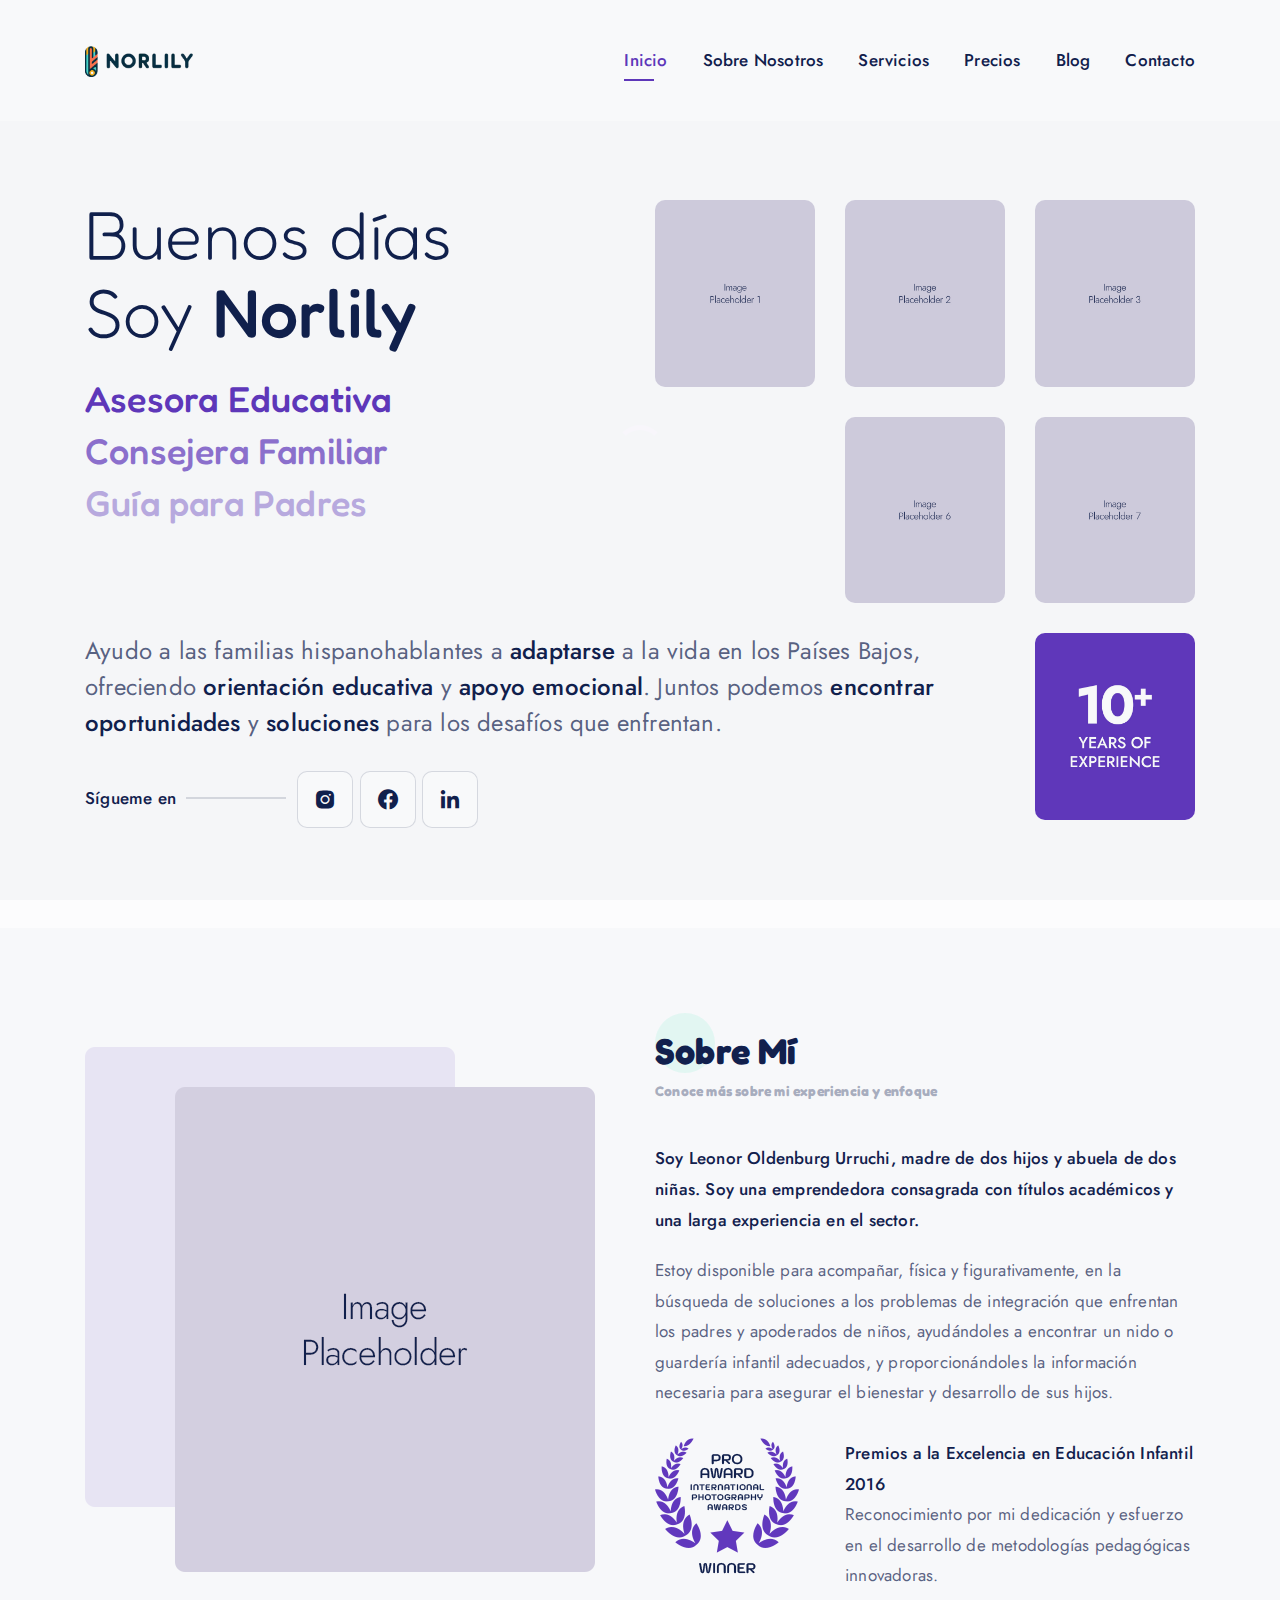
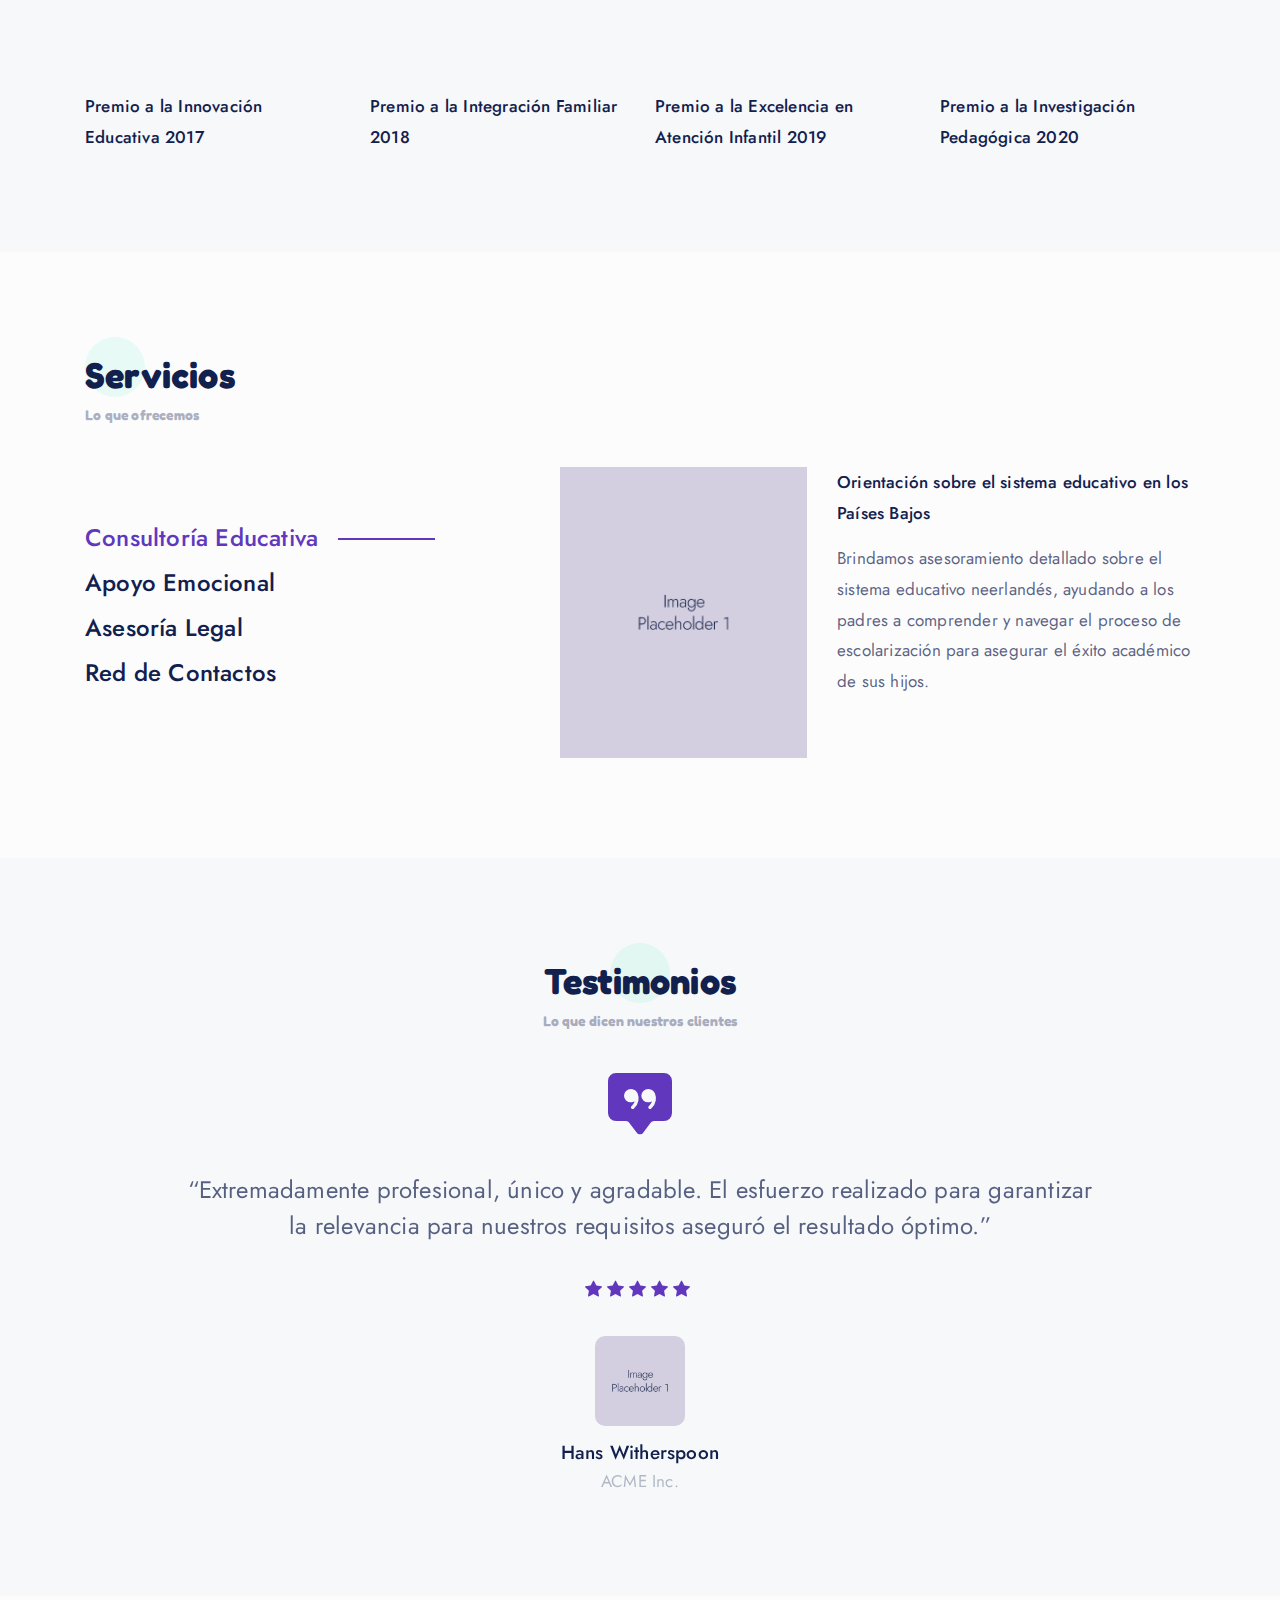
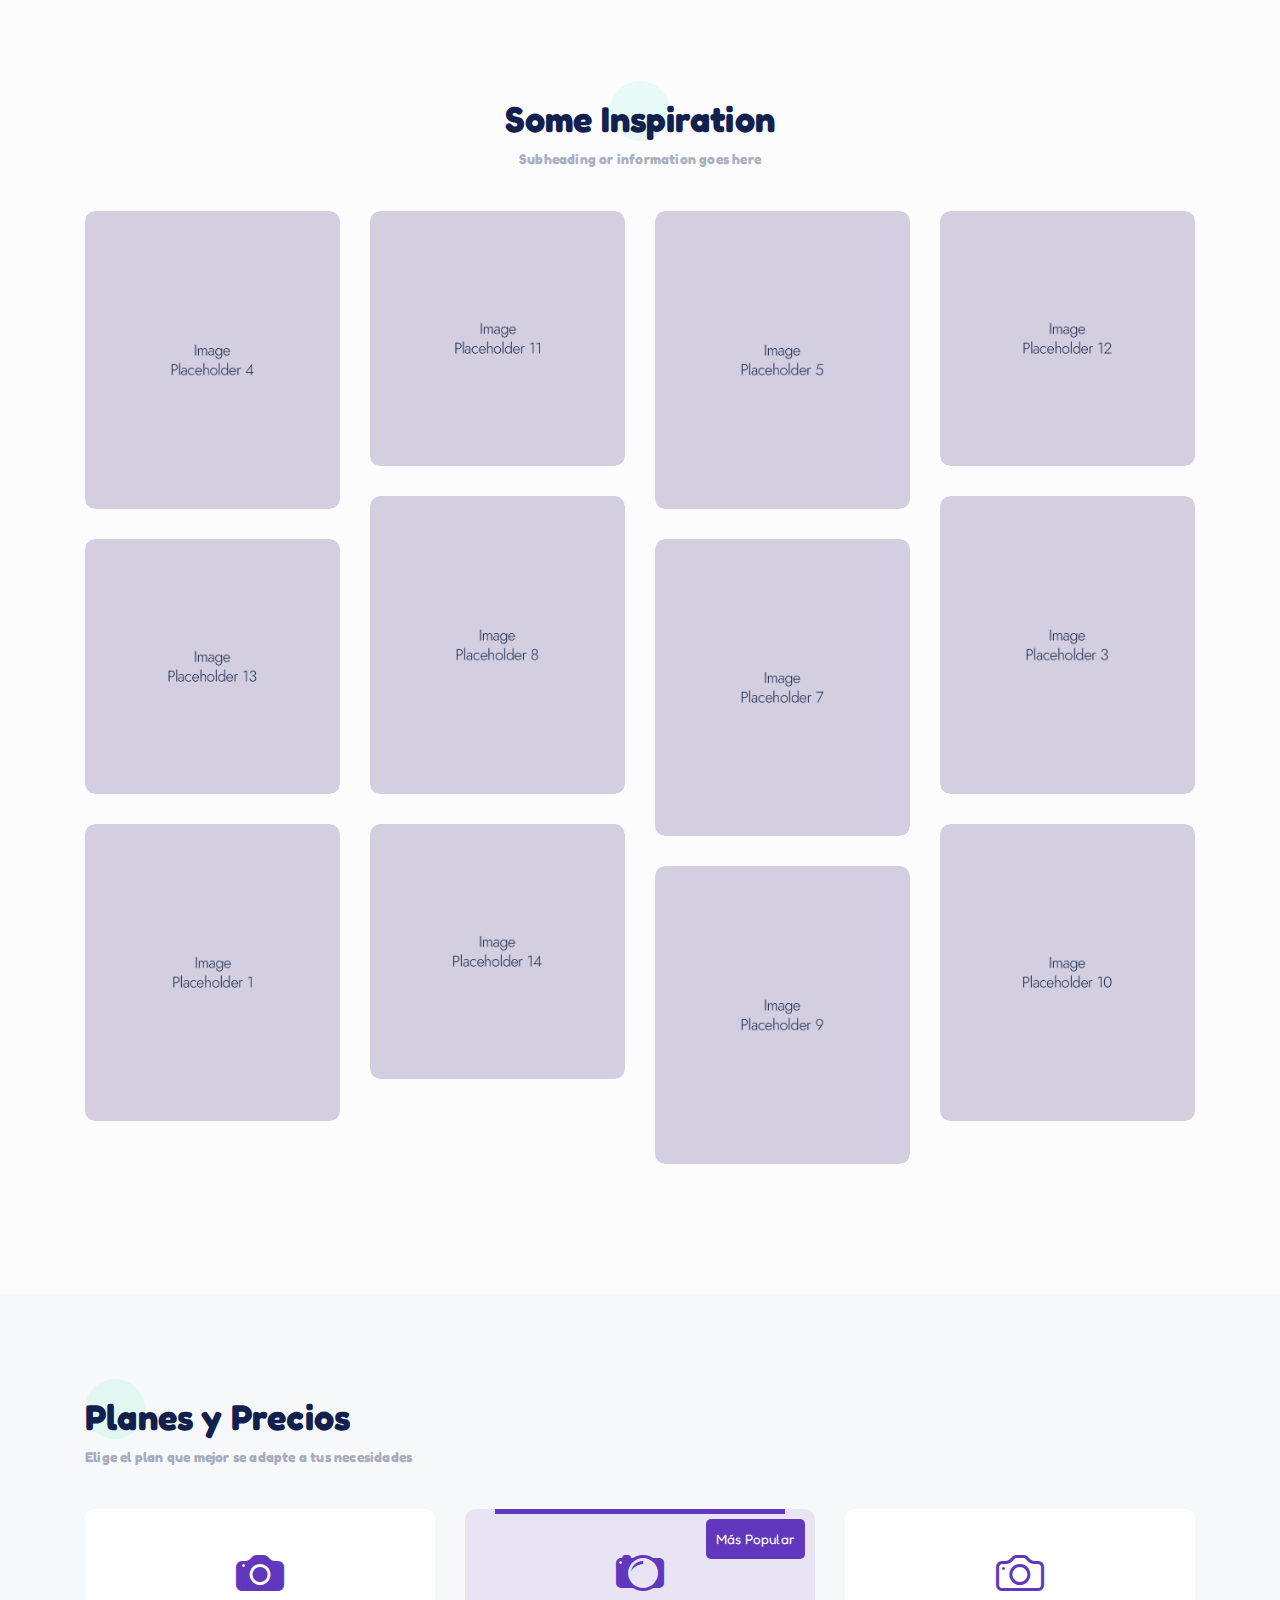
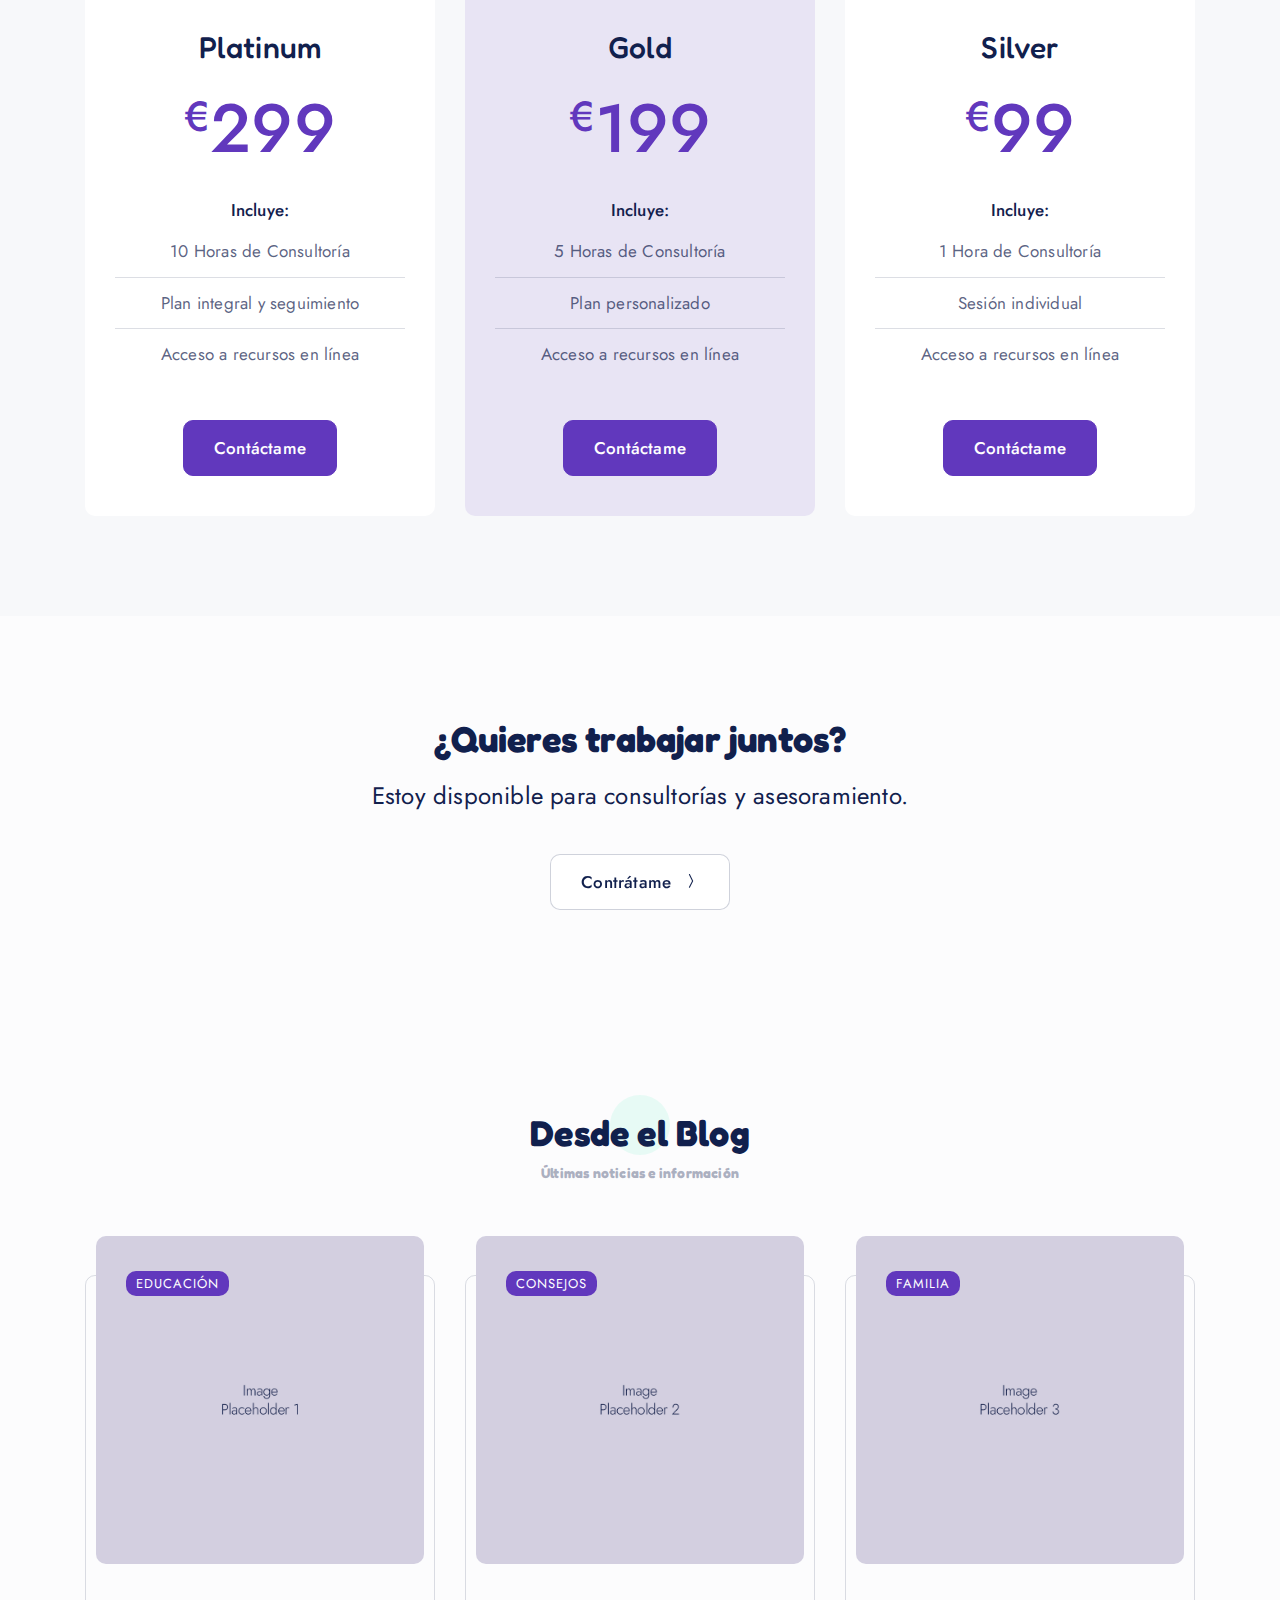
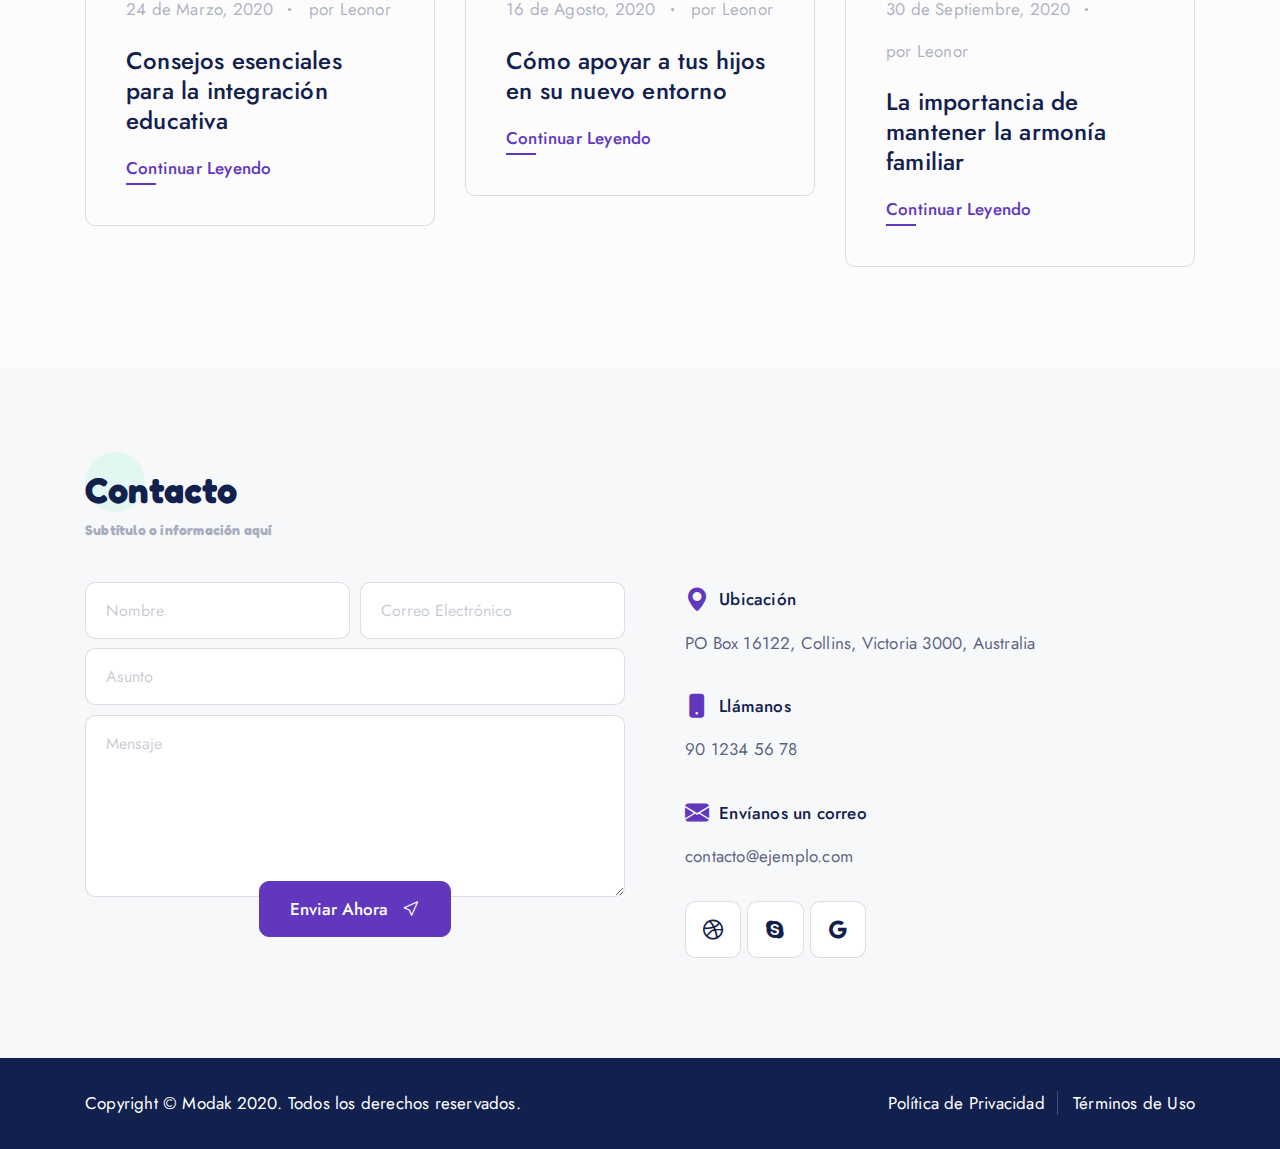
==== commit 9d6512c6: "Update fonts and icons" ====
--- a/index.html
+++ b/index.html
@@ -10,10 +10,10 @@
 <meta name="keywords" content="asesoría, padres, hispanohablantes, Países Bajos">
 
 <!-- FAVICON FILES -->
-<link href="assets/images/icons/apple-touch-icon-144-precomposed.png" rel="apple-touch-icon" sizes="144x144">
-<link href="assets/images/icons/apple-touch-icon-120-precomposed.png" rel="apple-touch-icon" sizes="120x120">
-<link href="assets/images/icons/apple-touch-icon-76-precomposed.png" rel="apple-touch-icon" sizes="76x76">
-<link href="assets/images/icons/favicon.png" rel="shortcut icon">
+<link rel="apple-touch-icon" sizes="180x180" href="assets/images/icons/apple-touch-icon.png">
+<link rel="icon" type="image/png" sizes="32x32" href="assets/images/icons/favicon-32x32.png">
+<link rel="icon" type="image/png" sizes="16x16" href="assets/images/icons/favicon-16x16.png">
+<link rel="manifest" href="assets/images/icons/site.webmanifest">
 
 <!-- CSS FILES -->
 <link rel="stylesheet" href="assets/css/bootstrap.min.css">
@@ -22,9 +22,15 @@
 <link rel="stylesheet" href="assets/css/style.css">
 <link rel="stylesheet" href="assets/css/responsive.css">
 <link rel="stylesheet" href="assets/css/color.css">
+
+    <!-- Fredoka Font -->
+    <link href="https://fonts.googleapis.com/css2?family=Fredoka:wght@300;400;500;700&display=swap" rel="stylesheet">
+    
 </head>
 <body>
 <div id="dtr-wrapper" class="clearfix"> 
+
+
     
     <!-- preloader starts -->
     <div class="dtr-preloader">
@@ -91,7 +97,7 @@
                         <li> <a class="nav-link" href="#home">Inicio</a> </li>
                         <li> <a class="nav-link" href="#about">Sobre Nosotros</a> </li>
                         <li> <a class="nav-link" href="#services">Servicios</a> </li>
-                        <li> <a class="nav-link" href="#portfolio">Proyectos</a> </li>
+                        <li> <a class="nav-link" href="#pricing">Precios</a> </li>
                         <li> <a class="nav-link" href="#blog">Blog</a> </li>
                         <li> <a class="nav-link" href="#contact">Contacto</a> </li>
                     </ul>
@@ -117,30 +123,25 @@
             <div class="row"> 
                 
                 <!-- column 1 starts -->
-                <div class="col-12 col-md-6"> 
-                    
-                    <!-- intro text -->
-                    <p class="text-size-xxl font-weight-300 color-dark">Buenos días</p>
-                    <p class="text-size-xxl color-dark"><span class="font-weight-300">Soy </span><span class="font-weight-500">Norlily</span></p>
-                    <div class="spacer-20"></div>
-                    
-                    <!-- animated text starts -->
-                    <h3 class="dtr-mb-5 color-blue">Asesora Educativa</h3>
-                    <h3 class="dtr-mb-5 color-blue opacity-1">Consejera Familiar</h3>
-                    <h3><span class="dtr-animated-headline push"> <span class="dtr-words-wrapper"> 
+                    <div class="col-12 col-md-6"> 
+                        <!-- intro text -->
+                        <p class="text-size-xxl font-weight-300 color-dark" style="font-family: 'Fredoka', sans-serif;">Buenos días</p>
+                        <p class="text-size-xxl color-dark" style="font-family: 'Fredoka', sans-serif;"><span class="font-weight-300">Soy </span><span class="font-weight-500">Norlily</span></p>
+                        <div class="spacer-20"></div>
                         
-                        <!-- first visible word --> 
-                        <b class="is-visible"><span class="color-blue opacity-2">Guía para Padres</span></b> 
-                        <!-- first visible word ends --> 
-                        
-                        <!-- second word --> 
-                        <b class="is-hidden"><span class="color-blue opacity-2">Orientadora</span></b> 
-                        <!-- second word ends --> 
-                        
-                        </span> </span></h3>
-                    <!-- animated text ends --> 
-                    
-                </div>
+                        <!-- animated text starts -->
+                        <h3 class="dtr-mb-5 color-blue" style="font-family: 'Fredoka', sans-serif;">Asesora Educativa</h3>
+                        <h3 class="dtr-mb-5 color-blue opacity-1" style="font-family: 'Fredoka', sans-serif;">Consejera Familiar</h3>
+                        <h3 style="font-family: 'Fredoka', sans-serif;"><span class="dtr-animated-headline push"> <span class="dtr-words-wrapper"> 
+                            <!-- first visible word --> 
+                            <b class="is-visible"><span class="color-blue opacity-2" style="font-family: 'Fredoka', sans-serif;">Guía para Padres</span></b> 
+                            <!-- first visible word ends --> 
+                            <!-- second word --> 
+                            <b class="is-hidden"><span class="color-blue opacity-2" style="font-family: 'Fredoka', sans-serif;">Orientadora</span></b> 
+                            <!-- second word ends --> 
+                            </span> </span></h3>
+                        <!-- animated text ends --> 
+                    </div>
                 <!-- column 1 ends --> 
                 
                 <!-- column 2 starts -->
@@ -433,7 +434,7 @@
         
 <!-- testimonial section starts
 ================================================== -->
-<section class="dtr-section overflow-hidden dtr-py-100 bg-light-blue">
+<section id="testimonials" class="dtr-section overflow-hidden dtr-py-100 bg-light-blue">
     <div class="container"> 
         
         <!-- heading starts -->
@@ -613,9 +614,9 @@
         <!-- portfolio section ends
 ================================================== --> 
         
-   <!-- pricing section starts
-================================================== -->
-<section class="dtr-section dtr-py-100 bg-light-blue">
+<!-- pricing section starts
+================================================== -->
+<section id="pricing" class="dtr-section dtr-py-100 bg-light-blue">
     <div class="container"> 
         
         <!-- heading starts -->
@@ -633,8 +634,53 @@
                 
                 <!-- pricing 1 starts -->
                 <div class="dtr-pricing bg-white">
+                    <div class="dtr-pricing-img color-blue"><i class="icon-camera-fill"></i></div>
+                    <h4 class="dtr-pricing-heading">Platinum</h4>
+                    <p class="dtr-price color-blue"><sup>€</sup>299</p>
+                    <p class="font-weight-500 color-dark">Incluye:</p>
+                    <ul class="dtr-list-pricing">
+                        <li>10 Horas de Consultoría</li>
+                        <li>Plan integral y seguimiento</li>
+                        <li>Acceso a recursos en línea</li>
+                    </ul>
+                    <a href="#" class="dtr-btn btn-blue dtr-mt-30">Contáctame</a> 
+                </div>
+                <!-- pricing 1 ends --> 
+                
+            </div>
+            <!-- column 1 ends --> 
+            
+            <!-- column 2 starts -->
+            <div class="col-12 col-md-4"> 
+                
+                <!-- pricing 2 starts -->
+                <div class="dtr-pricing pricing-focused bg-dark-grey">
+                    <div class="popular-badge">Más Popular</div>
+                    <div class="dtr-focus-border bg-blue"></div>
+                    <div class="dtr-pricing-img color-blue"><i class="icon-camera2"></i></div>
+                    <h4 class="dtr-pricing-heading">Gold</h4>
+                    <p class="dtr-price color-blue"><sup>€</sup>199</p>
+                    <p class="font-weight-500 color-dark">Incluye:</p>
+                    <ul class="dtr-list-pricing">
+                        <li>5 Horas de Consultoría</li>
+                        <li>Plan personalizado</li>
+                        <li>Acceso a recursos en línea</li>
+                    </ul>
+                    <a href="#" class="dtr-btn btn-blue dtr-mt-30">Contáctame</a> 
+                </div>
+                <!-- pricing 2 ends -->
+
+                
+            </div>
+            <!-- column 2 ends --> 
+            
+            <!-- column 3 starts -->
+            <div class="col-12 col-md-4"> 
+                
+                <!-- pricing 3 starts -->
+                <div class="dtr-pricing bg-white">
                     <div class="dtr-pricing-img color-blue"><i class="icon-camera"></i></div>
-                    <h4 class="dtr-pricing-heading">Paquete Silver</h4>
+                    <h4 class="dtr-pricing-heading">Silver</h4>
                     <p class="dtr-price color-blue"><sup>€</sup>99</p>
                     <p class="font-weight-500 color-dark">Incluye:</p>
                     <ul class="dtr-list-pricing">
@@ -642,48 +688,8 @@
                         <li>Sesión individual</li>
                         <li>Acceso a recursos en línea</li>
                     </ul>
-                    <a href="#" class="dtr-btn btn-blue dtr-mt-30">Contáctame</a> </div>
-                <!-- pricing 1 ends --> 
-                
-            </div>
-            <!-- column 1 ends --> 
-            
-            <!-- column 2 starts -->
-            <div class="col-12 col-md-4"> 
-                
-                <!-- pricing 2 starts -->
-                <div class="dtr-pricing pricing-focused bg-dark-grey">
-                    <div class="dtr-focus-border bg-blue"></div>
-                    <div class="dtr-pricing-img color-blue"><i class="icon-camera2"></i></div>
-                    <h4 class="dtr-pricing-heading">Paquete Gold</h4>
-                    <p class="dtr-price color-blue"><sup>€</sup>199</p>
-                    <p class="font-weight-500 color-dark">Incluye:</p>
-                    <ul class="dtr-list-pricing">
-                        <li>5 Horas de Consultoría</li>
-                        <li>Plan personalizado</li>
-                        <li>Acceso a recursos en línea</li>
-                    </ul>
-                    <a href="#" class="dtr-btn btn-blue dtr-mt-30">Contáctame</a> </div>
-                <!-- pricing 2 ends --> 
-                
-            </div>
-            <!-- column 2 ends --> 
-            
-            <!-- column 3 starts -->
-            <div class="col-12 col-md-4"> 
-                
-                <!-- pricing 3 starts -->
-                <div class="dtr-pricing bg-white">
-                    <div class="dtr-pricing-img color-blue"><i class="icon-camera-fill"></i></div>
-                    <h4 class="dtr-pricing-heading">Paquete Platinum</h4>
-                    <p class="dtr-price color-blue"><sup>€</sup>299</p>
-                    <p class="font-weight-500 color-dark">Incluye:</p>
-                    <ul class="dtr-list-pricing">
-                        <li>10 Horas de Consultoría</li>
-                        <li>Plan integral y seguimiento</li>
-                        <li>Acceso a recursos en línea</li>
-                    </ul>
-                    <a href="#" class="dtr-btn btn-blue dtr-mt-30">Contáctame</a> </div>
+                    <a href="#" class="dtr-btn btn-blue dtr-mt-30">Contáctame</a> 
+                </div>
                 <!-- pricing 3 ends --> 
                 
             </div>
@@ -696,6 +702,7 @@
 </section>
 <!-- pricing section ends
 ================================================== --> 
+
 
 <!-- cta section starts
 ================================================== -->
--- a/assets/css/style.css
+++ b/assets/css/style.css
@@ -24,7 +24,7 @@
 /*----------------------------------------*/
 /*----- 1 Generate Google Fonts  -----*/
 /*----------------------------------------*/
-@import url('https://fonts.googleapis.com/css2?family=Jost:wght@300;400;500&family=Playfair+Display:wght@400;700&display=swap');
+@import url('https://fonts.googleapis.com/css2?family=Jost:wght@300;400;500&family=Fredoka:wght@300;400;500;700&display=swap');
 /*----------------------------------------*/
 /*----- 2 General Styles -----*/
 /*----------------------------------------*/
@@ -38,10 +38,11 @@
 /*----------------------------------------*/
 /*----- 3 Font Settings -----*/
 /*----------------------------------------*/
+/* 3 Font Settings */
 body { font-family: 'Jost', sans-serif; font-size: 17px; font-weight: 400; line-height: 1.8em; letter-spacing: 0.2px; }
 h1, h2, h3, h4, h5, h6, h1 a, h2 a, h3 a, h4 a, h5 a, h6 a { font-family: 'Jost', sans-serif; font-weight: 500; }
 .font-family-main { font-family: 'Jost', sans-serif; }
-.font-family-alt, .dtr-styled-heading h2, .dtr-styled-heading p { font-family: 'Playfair Display', serif; }
+.font-family-alt, .dtr-styled-heading h2, .dtr-styled-heading p { font-family: 'Fredoka', sans-serif; }
 .dtr-styled-heading h2 { font-weight: 700; }
 .dtr-styled-heading p { font-weight: 700; }
 h1, h1 a { font-size: 4.000em; line-height: 1.3em; }
@@ -68,6 +69,10 @@
 .font-weight-500 { font-weight: 500; }
 .font-weight-600 { font-weight: 600; }
 .font-weight-700 { font-weight: 700; }
+
+/* Add Fredoka Font */
+.font-family-fredoka { font-family: 'Fredoka', sans-serif; }
+
 /* vertical aligns */
 .vert-bottom { vertical-align: bottom; }
 .vert-middle { vertical-align: middle; }
@@ -645,9 +650,12 @@
 .dtr-price sup { font-size: 42px; line-height: 74px; }
 .dtr-focus-border { position: relative; }
 .dtr-focus-border::after { content: ''; position: absolute; top: -40px; left: 0; right: 30px; display: block; width: 100%; height: 5px; background-color: inherit; }
-.dtr-pricing-heading { font-size: 24px; font-weight: 500; margin-bottom: 25px; }
+.dtr-pricing-heading { font-size: 30px; font-weight: 500; margin-bottom: 25px; font-family: 'Fredoka', sans-serif; }
 .dtr-list-pricing li { list-style-type: none; display: block; padding-bottom: 10px; margin-bottom: 10px; border-width: 0 0 1px 0; border-style: solid; }
 .dtr-list-pricing li:last-child { border: 0; }
+/* Badge styling */
+.popular-badge { background-color: #6138bd; color: #ffffff; font-family: 'Fredoka', sans-serif; /* Font 'Fredoka' */ padding: 5px 10px; border-radius: 5px;
+    font-size: 0.8em; position: absolute; top: 10px; right: 10px; z-index: 1;}
 /*===== progress =====*/
 .dtr-progress { position: relative; margin: 0 0 35px 0; height: 10px; -webkit-box-shadow: 0px 5px 15px 0px rgba(0,0,0,0.10); -moz-box-shadow: 0px 5px 15px 0px rgba(0,0,0,0.10); box-shadow: 0px 5px 15px 0px rgba(0,0,0,0.10); }
 .progress-bar { border-radius: 10px; }
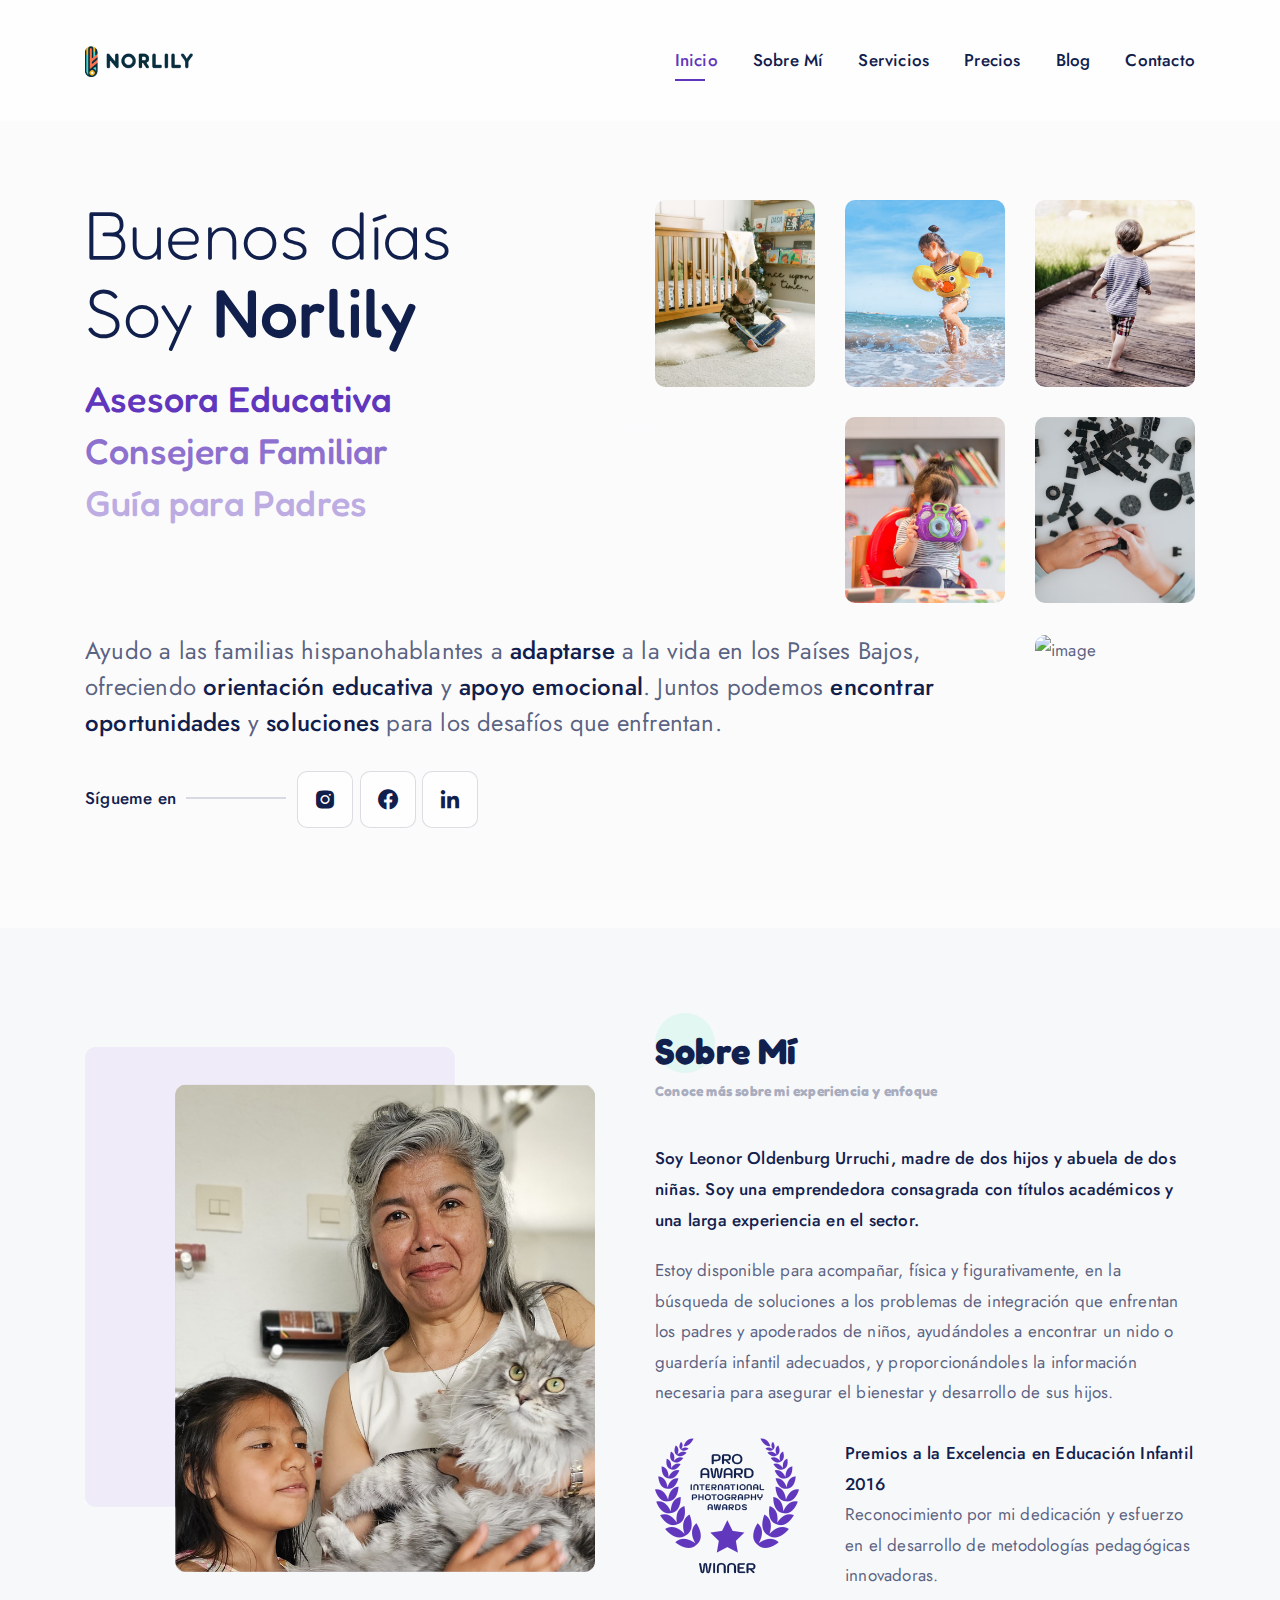
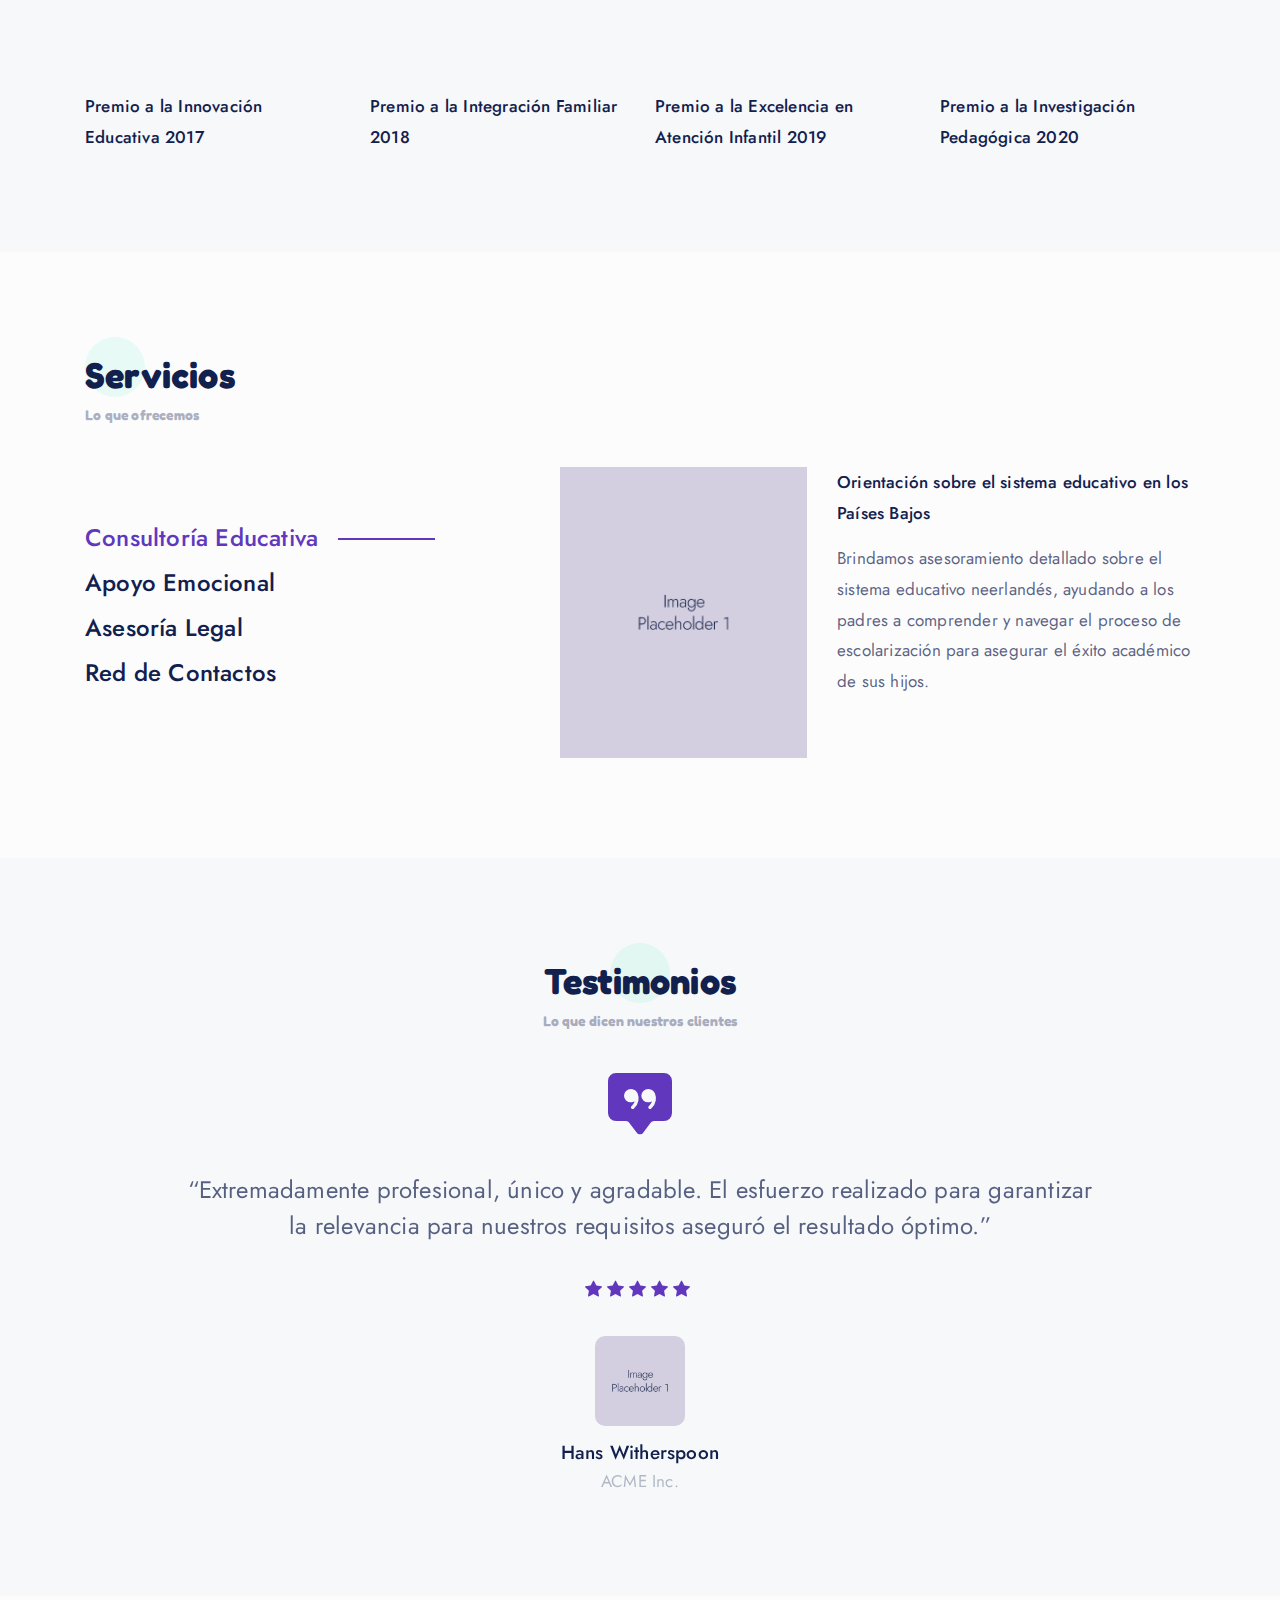
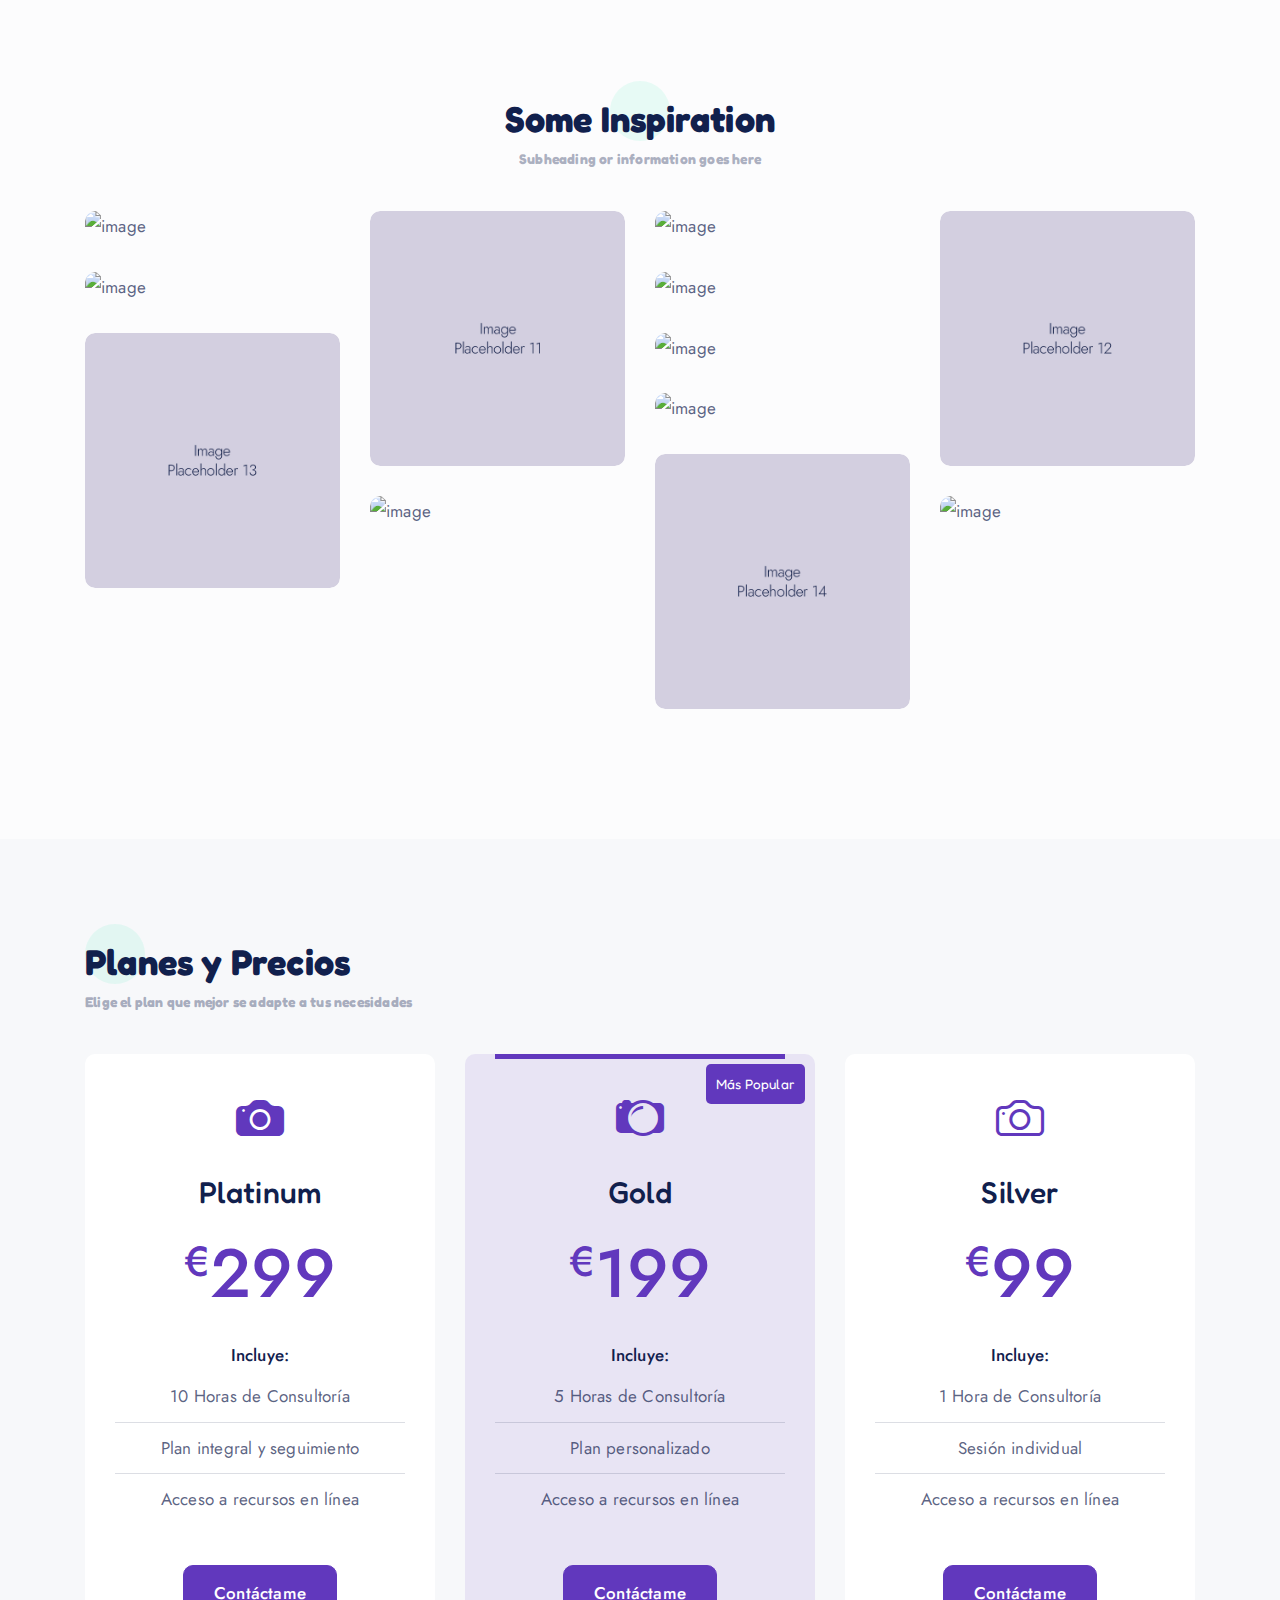
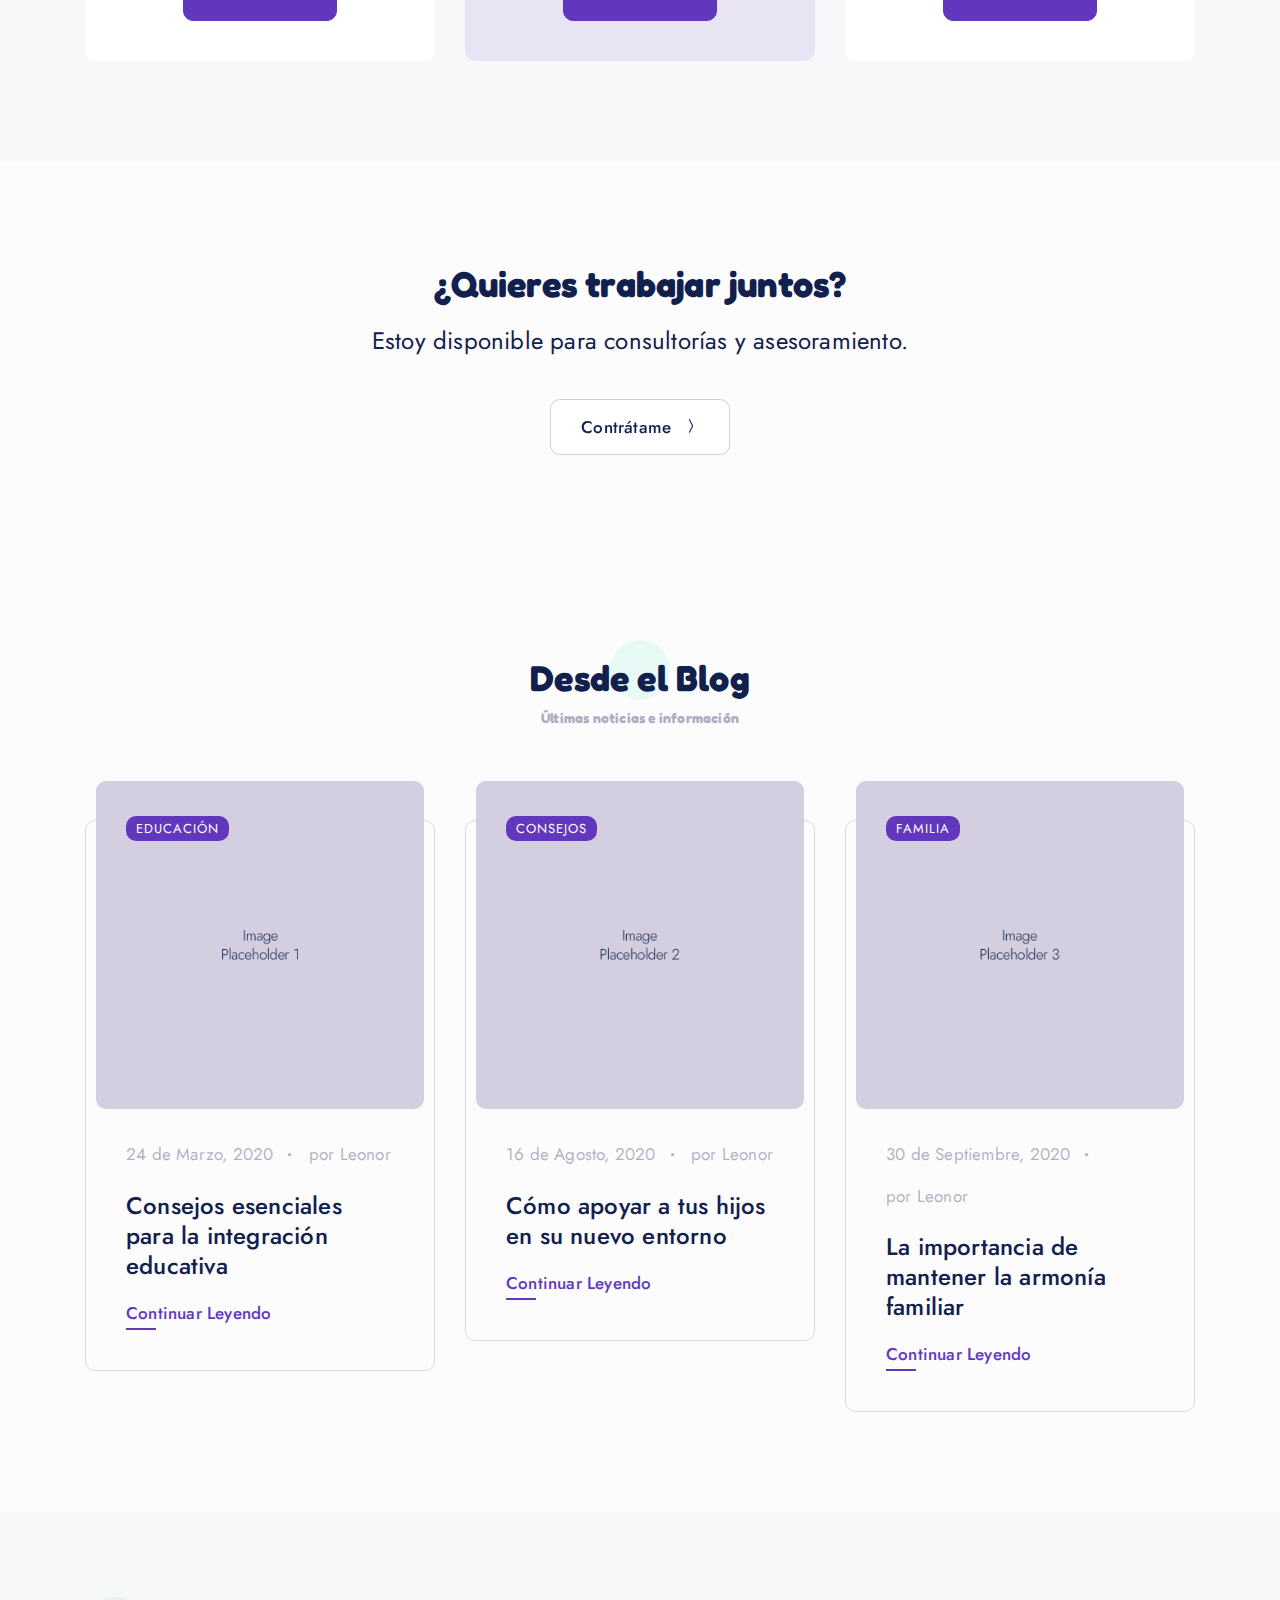
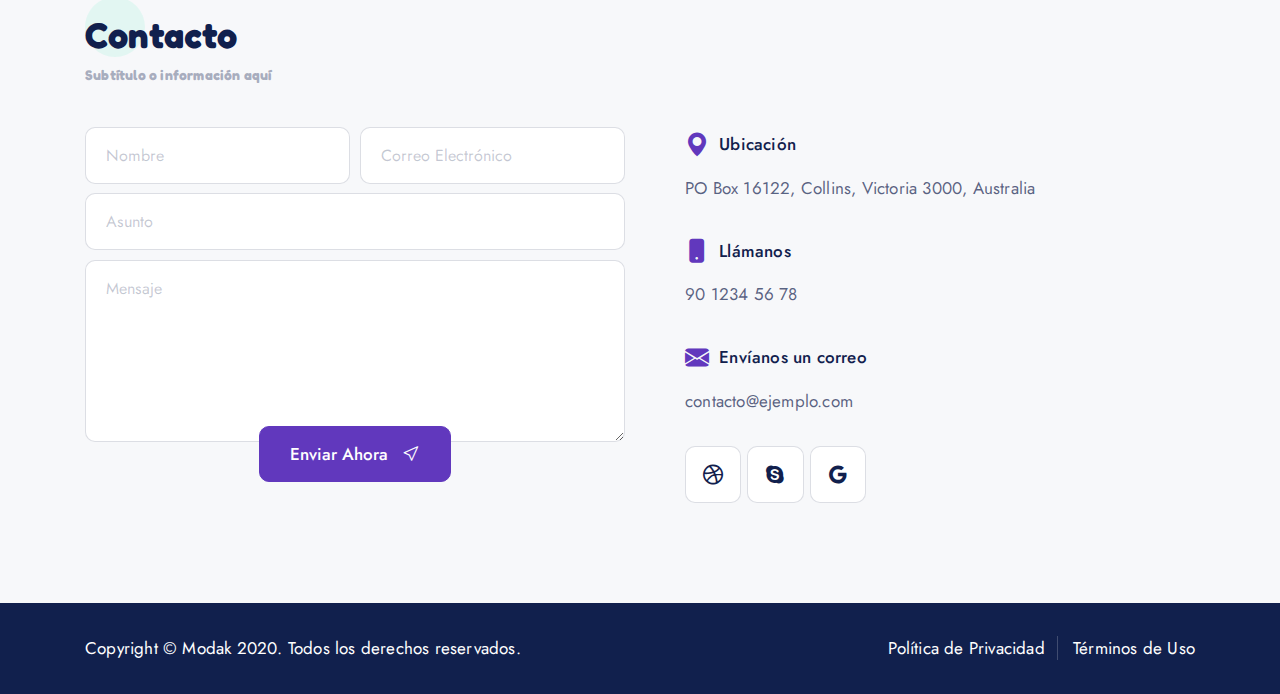
==== commit 9bdf711c: "Update images" ====
--- a/index.html
+++ b/index.html
@@ -95,7 +95,7 @@
                 <div class="main-navigation dtr-menu-dark">
                     <ul class="sf-menu dtr-scrollspy dtr-nav dark-nav-on-load dark-nav-on-scroll">
                         <li> <a class="nav-link" href="#home">Inicio</a> </li>
-                        <li> <a class="nav-link" href="#about">Sobre Nosotros</a> </li>
+                        <li> <a class="nav-link" href="#about">Sobre Mí</a> </li>
                         <li> <a class="nav-link" href="#services">Servicios</a> </li>
                         <li> <a class="nav-link" href="#pricing">Precios</a> </li>
                         <li> <a class="nav-link" href="#blog">Blog</a> </li>
@@ -150,15 +150,15 @@
                     <!--=== img slider - 3col starts ===-->
                     <div class="dtr-slick-slider dtr-img-slider-3col dtr-rounded-img"> 
                         <!-- img 1 -->
-                        <div> <img src="assets/images/photography_img1.jpg" alt="image"> </div>
+                        <div> <img src="assets/images/photography_img1.png" alt="image"> </div>
                         <!-- img 2 -->
-                        <div> <img src="assets/images/photography_img2.jpg" alt="image"> </div>
+                        <div> <img src="assets/images/photography_img2.png" alt="image"> </div>
                         <!-- img 3 -->
-                        <div> <img src="assets/images/photography_img3.jpg" alt="image"> </div>
+                        <div> <img src="assets/images/photography_img3.png" alt="image"> </div>
                         <!-- img 4 -->
-                        <div> <img src="assets/images/photography_img4.jpg" alt="image"> </div>
+                        <div> <img src="assets/images/photography_img4.png" alt="image"> </div>
                         <!-- img 5 -->
-                        <div> <img src="assets/images/photography_img5.jpg" alt="image"> </div>
+                        <div> <img src="assets/images/photography_img5.png" alt="image"> </div>
                     </div>
                     <!--=== img slider - 3col ends ===--> 
                     
@@ -167,15 +167,15 @@
                         <div class="col-12 col-md-8 offset-md-4">
                             <div class="dtr-slick-slider dtr-img-slider-2col dtr-rounded-img"> 
                                 <!-- img 1 -->
-                                <div> <img src="assets/images/photography_img6.jpg" alt="image"> </div>
+                                <div> <img src="assets/images/photography_img6.png" alt="image"> </div>
                                 <!-- img 2 -->
-                                <div> <img src="assets/images/photography_img7.jpg" alt="image"> </div>
+                                <div> <img src="assets/images/photography_img7.png" alt="image"> </div>
                                 <!-- img 3 -->
-                                <div> <img src="assets/images/photography_img8.jpg" alt="image"> </div>
+                                <div> <img src="assets/images/photography_img8.png" alt="image"> </div>
                                 <!-- img 4 -->
-                                <div> <img src="assets/images/photography_img9.jpg" alt="image"> </div>
+                                <div> <img src="assets/images/photography_img9.png" alt="image"> </div>
                                 <!-- img 5 -->
-                                <div> <img src="assets/images/photography_img10.jpg" alt="image"> </div>
+                                <div> <img src="assets/images/photography_img10.png" alt="image"> </div>
                             </div>
                         </div>
                     </div>
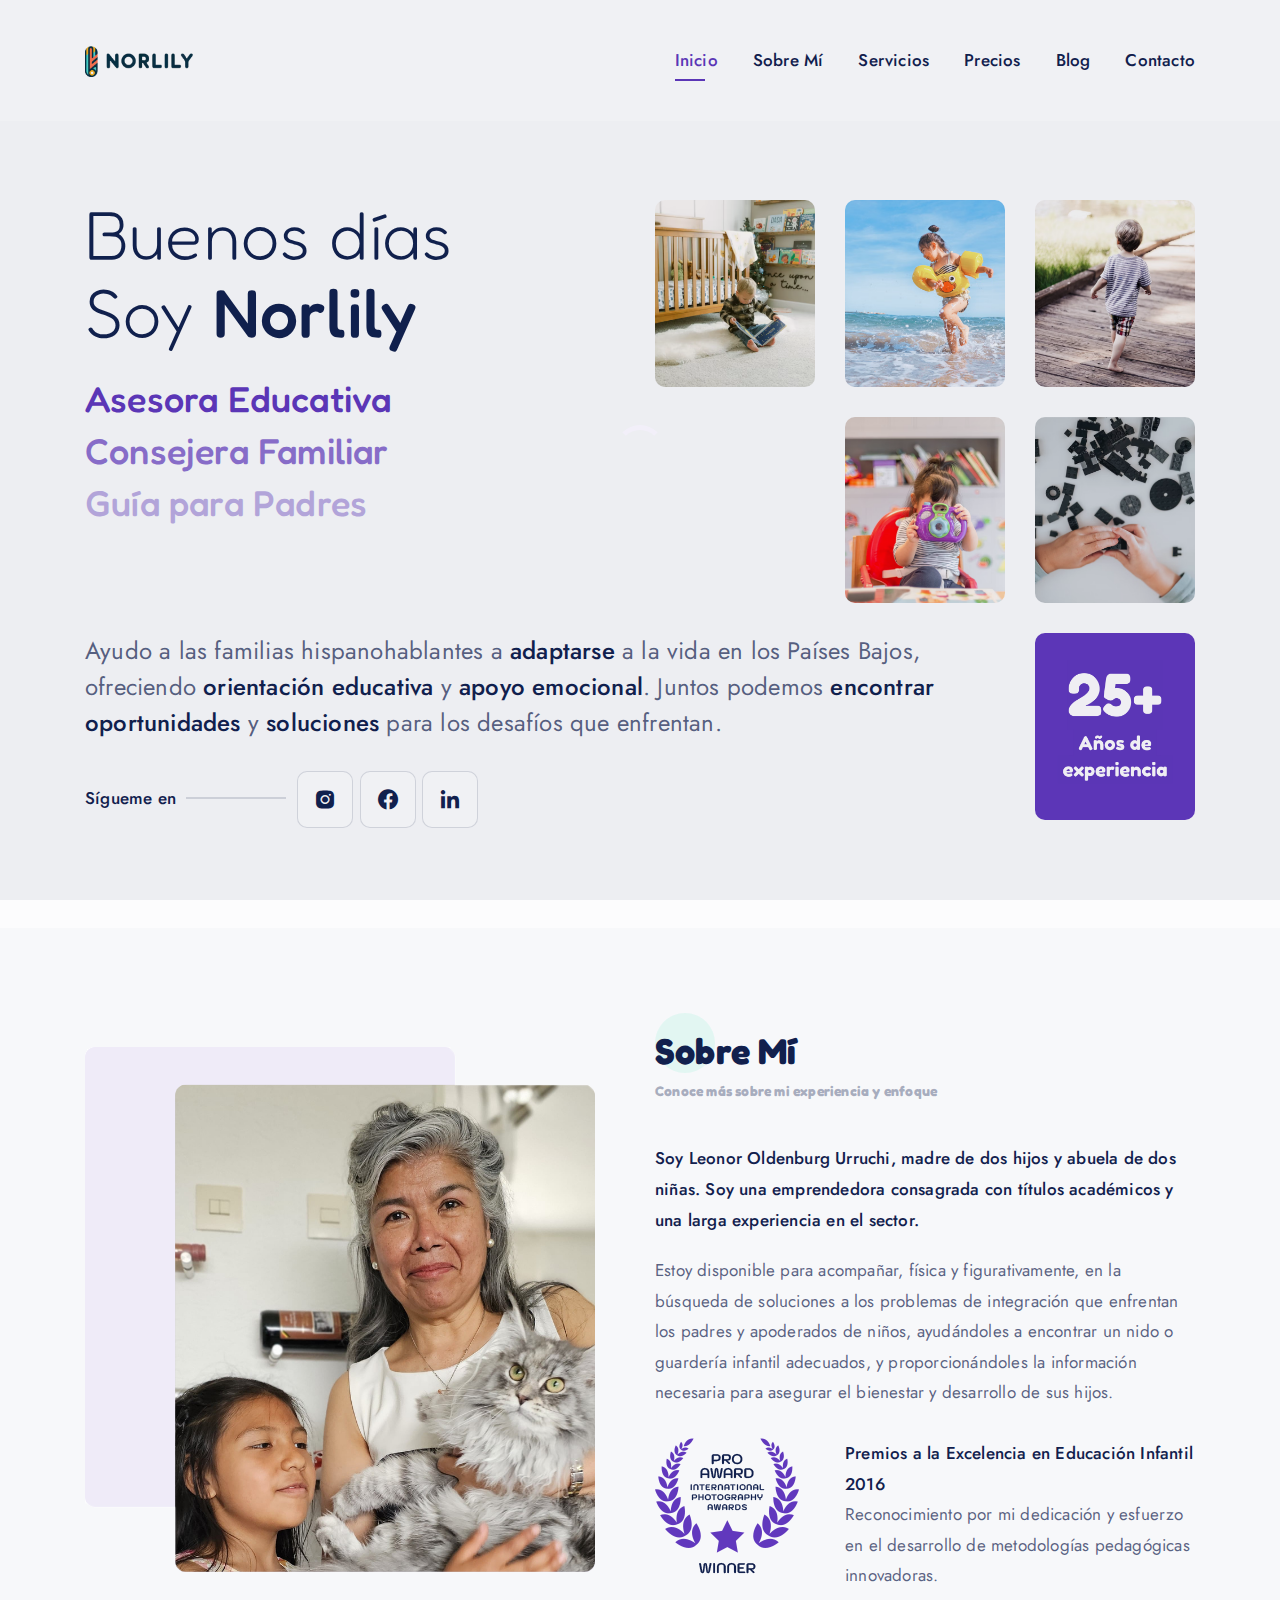
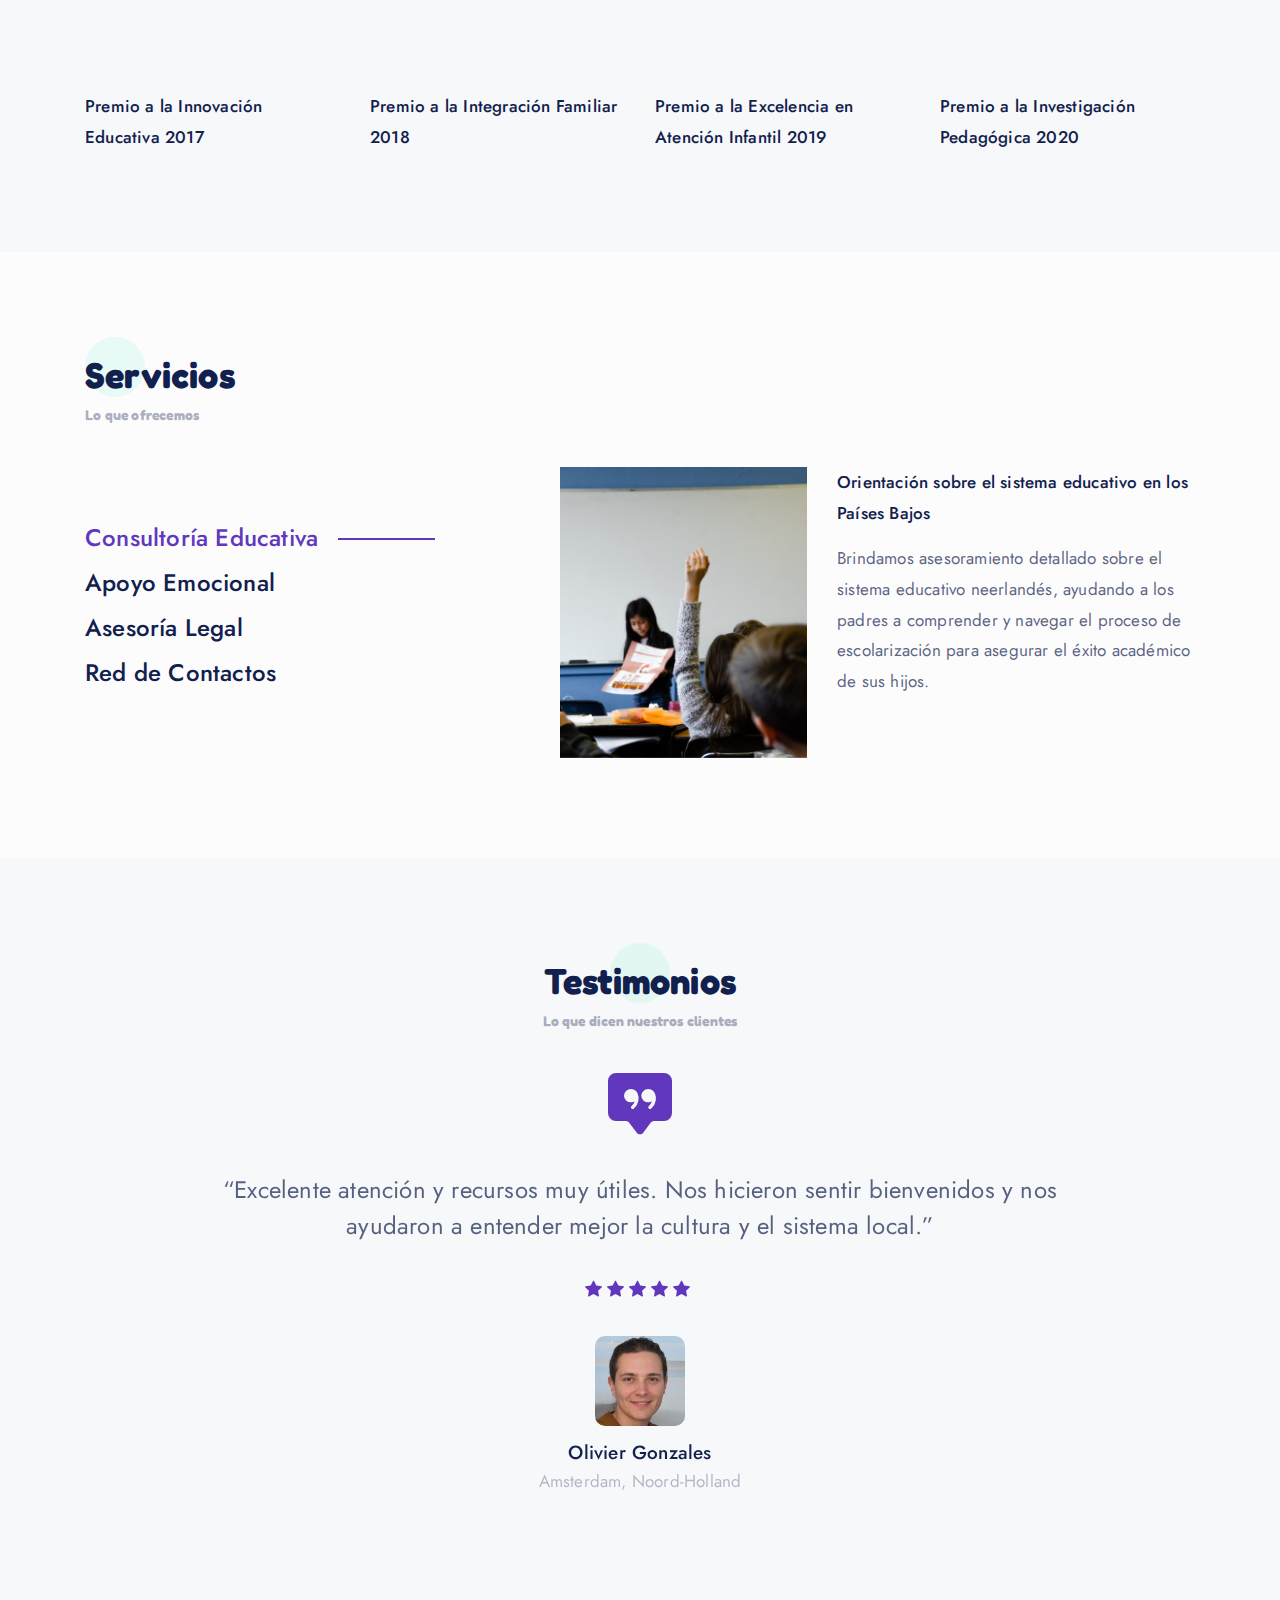
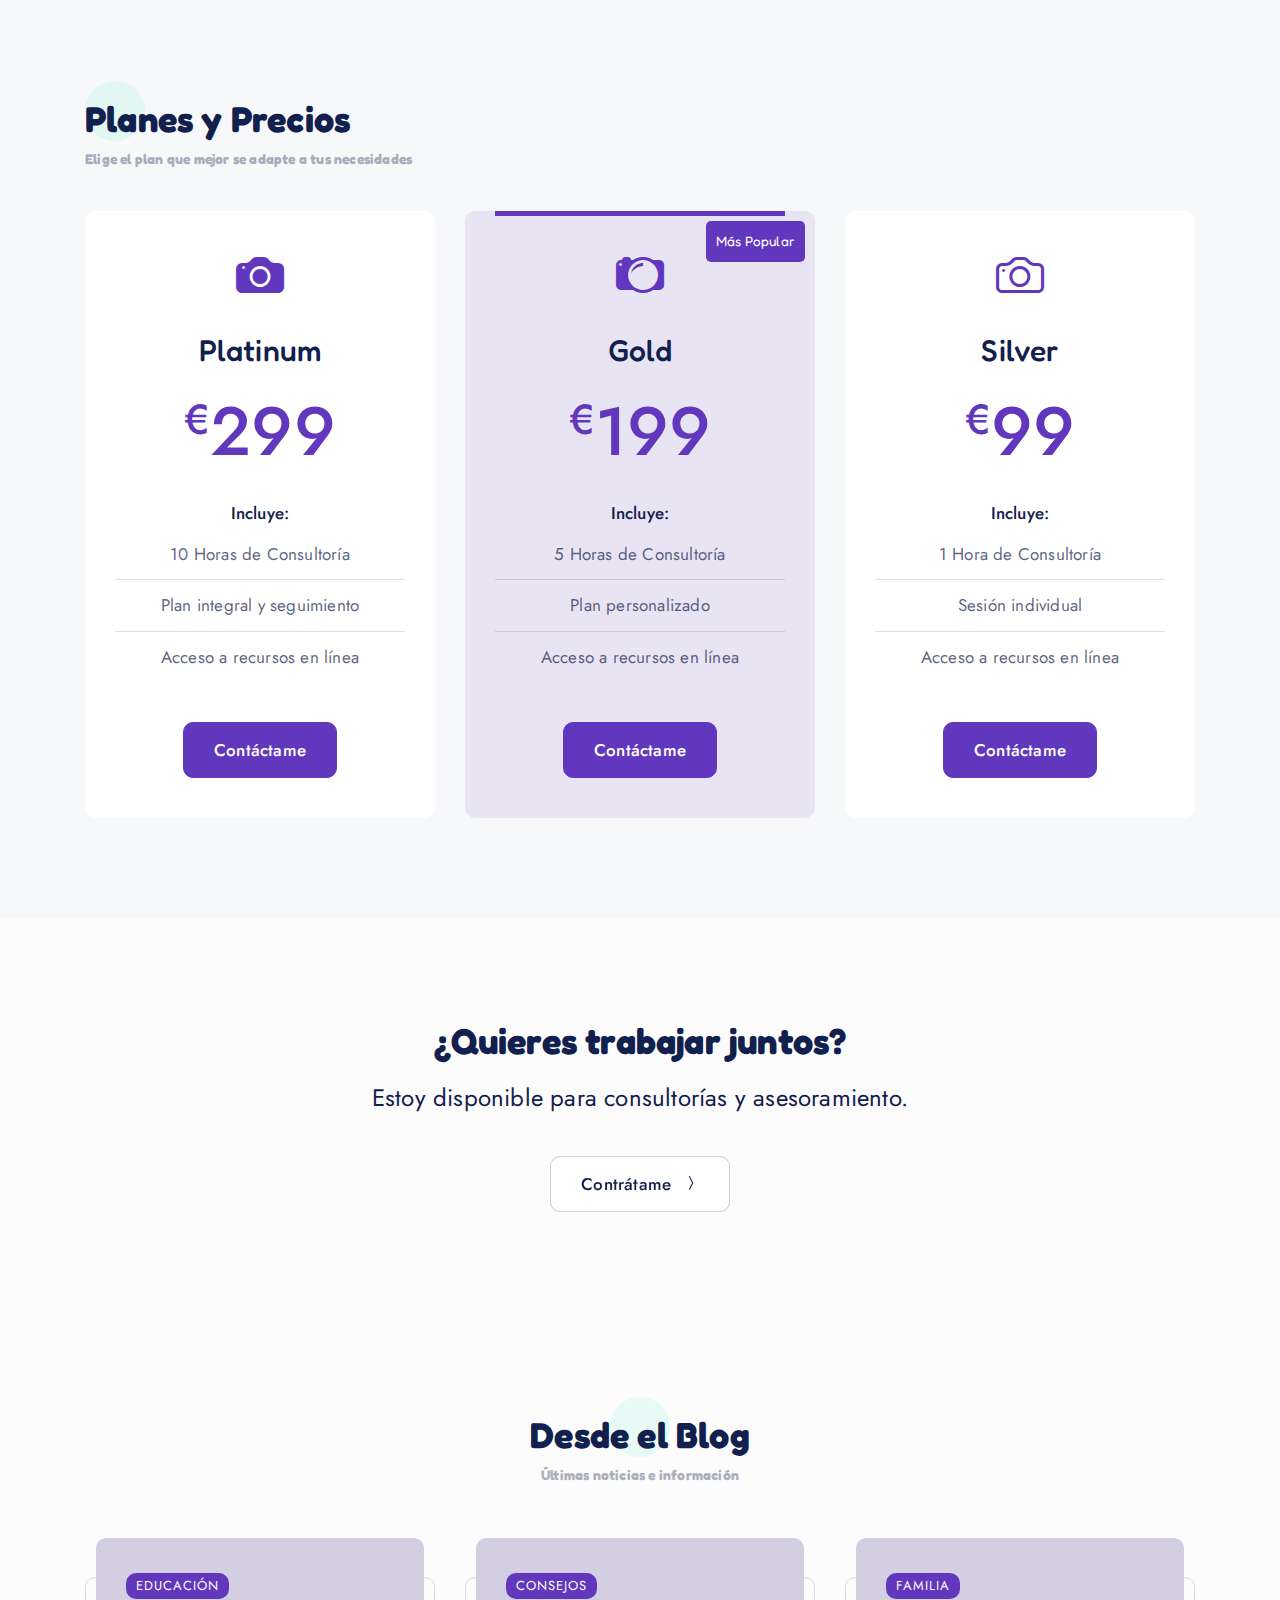
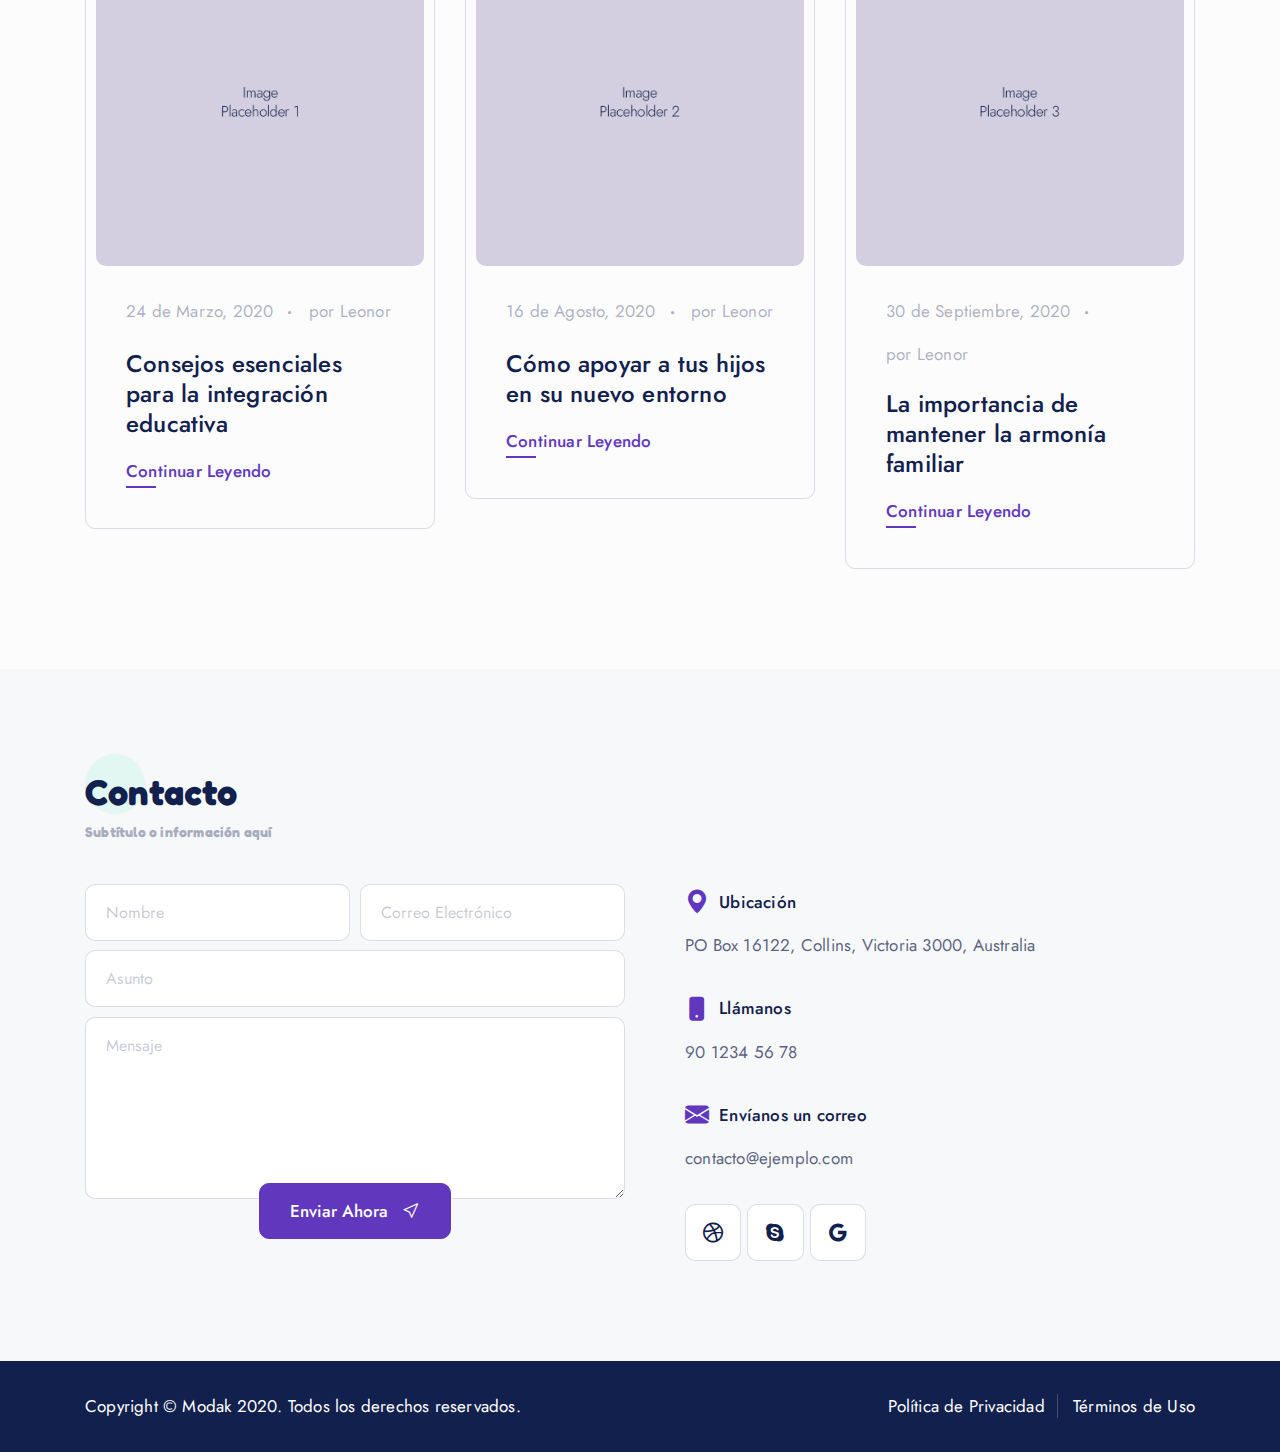
==== commit 6d86a831: "Update images" ====
--- a/index.html
+++ b/index.html
@@ -208,7 +208,7 @@
                 <!-- column 1 ends --> 
                 
                 <!-- column 2 starts -->
-                <div class="col-12 col-md-2 dtr-rounded-img small-device-space"> <img src="assets/images/experience-img.jpg" alt="image"> </div>
+                <div class="col-12 col-md-2 dtr-rounded-img small-device-space"> <img src="assets/images/experience-img-es.png" alt="image"> </div>
                 <!-- column 2 ends --> 
                 
             </div>
@@ -380,7 +380,8 @@
                             <div class="col-12 col-md-5 small-device-space"> <img src="assets/images/modak_tabs_img2.png" alt="image"> </div>
                             <div class="col-12 col-md-7">
                                 <h6>Apoyo emocional para familias</h6>
-                                <p>Ofrecemos sesiones de apoyo emocional para padres y niños, ayudándoles a manejar el estrés y la adaptación a una nueva cultura y entorno.</p>
+                                <p>Apoyo emocional para familias
+                                    Ofrecemos sesiones de apoyo emocional para padres y niños, ayudándoles a manejar el estrés y la adaptación a una nueva cultura y entorno. Nuestros servicios incluyen consultorías individuales y grupales, actividades recreativas y talleres de bienestar.</p>
                             </div>
                         </div>
                         <!-- row ends --> 
@@ -396,7 +397,7 @@
                             <div class="col-12 col-md-5 small-device-space"> <img src="assets/images/modak_tabs_img3.png" alt="image"> </div>
                             <div class="col-12 col-md-7">
                                 <h6>Asesoría legal y derechos de los padres</h6>
-                                <p>Proporcionamos información sobre los derechos legales y responsabilidades de los padres en los Países Bajos, asegurando que estén bien informados y preparados para cualquier situación.</p>
+                                <p>Proporcionamos información sobre los derechos legales y responsabilidades de los padres en los Países Bajos. Ofrecemos recursos educativos para que los padres comprendan plenamente sus derechos y deberes, ayudándoles a navegar el sistema con confianza y seguridad.</p>
                             </div>
                         </div>
                         <!-- row ends --> 
@@ -412,7 +413,7 @@
                             <div class="col-12 col-md-5 small-device-space"> <img src="assets/images/modak_tabs_img4.png" alt="image"> </div>
                             <div class="col-12 col-md-7">
                                 <h6>Creación de una red de contactos</h6>
-                                <p>Facilitamos la creación de redes de contactos entre padres recién llegados y aquellos ya establecidos, promoviendo el apoyo mutuo y la integración social.</p>
+                                <p>Facilitamos la creación de redes de contactos entre padres recién llegados y aquellos ya establecidos, promoviendo el apoyo mutuo y la integración social. Nuestro objetivo es crear una comunidad solidaria que ayude a las familias a adaptarse a su nuevo entorno, ofreciendo apoyo emocional y práctico durante todo el proceso de integración.</p>
                             </div>
                         </div>
                         <!-- row ends --> 
@@ -455,33 +456,57 @@
                     
                     <!--== slide 1 starts ==-->
                     <div class="dtr-testimonial">
-                        <div class="dtr-testimonial-content">“Extremadamente profesional, único y agradable. El esfuerzo realizado para garantizar la relevancia para nuestros requisitos aseguró el resultado óptimo.” </div>
+                        <div class="dtr-testimonial-content">“Excelente atención y recursos muy útiles. Nos hicieron sentir bienvenidos y nos ayudaron a entender mejor la cultura y el sistema local.” </div>
                         <div class="dtr-testimonial-stars dtr-stars-5 color-blue"></div>
-                        <div class="dtr-client-info"> <img src="assets/images/testimonial-user1.jpg" alt="image">
-                            <h5 class="dtr-client-name">Hans Witherspoon</h5>
-                            <span class="dtr-client-job">ACME Inc.</span></div>
+                        <div class="dtr-client-info"> <img src="assets/images/testimonial-user1.png" alt="image">
+                            <h5 class="dtr-client-name">Olivier Gonzales</h5>
+                            <span class="dtr-client-job">Amsterdam, Noord-Holland</span></div>
                     </div>
                     <!--== slide 1 ends ==--> 
                     
                     <!--== slide 2 starts ==-->
                     <div class="dtr-testimonial">
-                        <div class="dtr-testimonial-content">“Un trabajo absolutamente fenomenal y servicios altamente recomendados si quieres causar una impresión duradera.” </div>
+                        <div class="dtr-testimonial-content">“Un trabajo absolutamente fenomenal y servicios altamente recomendados. Realmente apreciamos el apoyo brindado durante nuestra transición.” </div>
                         <div class="dtr-testimonial-stars dtr-stars-4 color-blue"></div>
-                        <div class="dtr-client-info"> <img src="assets/images/testimonial-user2.jpg" alt="image">
-                            <h5 class="dtr-client-name">Martha Weiner</h5>
-                            <span class="dtr-client-job">Moonblush Studio</span></div>
+                        <div class="dtr-client-info"> <img src="assets/images/testimonial-user2.png" alt="image">
+                            <h5 class="dtr-client-name">Martha Costa</h5>
+                            <span class="dtr-client-job">Rotterdam, Zuid-Holland</span></div>
                     </div>
                     <!--== slide 2 ends ==--> 
                     
                     <!--== slide 3 starts ==-->
                     <div class="dtr-testimonial">
-                        <div class="dtr-testimonial-content">“Nos ayudó enormemente a analizar y dar un paso adelante para explorar diferentes avenidas.” </div>
-                        <div class="dtr-testimonial-stars dtr-stars-3 color-blue"></div>
-                        <div class="dtr-client-info"> <img src="assets/images/testimonial-user3.jpg" alt="image">
-                            <h5 class="dtr-client-name">Jouri Wende</h5>
-                            <span class="dtr-client-job">Miami, Florida</span></div>
+                        <div class="dtr-testimonial-content">“Gracias a su orientación, pudimos integrarnos rápidamente y con éxito en nuestra nueva comunidad. No podríamos haberlo hecho sin su ayuda.” </div>
+                        <div class="dtr-testimonial-stars dtr-stars-5 color-blue"></div>
+                        <div class="dtr-client-info"> <img src="assets/images/testimonial-user3.png" alt="image">
+                            <h5 class="dtr-client-name">Katarina Abatte </h5>
+                            <span class="dtr-client-job">Delft, Zuid-Holland</span></div>
                     </div>
                     <!--== slide 3 ends ==--> 
+
+                    <!--== slide 4 starts ==-->
+                    <div class="dtr-testimonial">
+                        <div class="dtr-testimonial-content">“La dedicación y el profesionalismo demostrados fueron excepcionales. Nos sentimos muy apoyados y bien informados en cada paso del proceso.”</div>
+                        <div class="dtr-testimonial-stars dtr-stars-4 color-blue"></div>
+                        <div class="dtr-client-info">
+                            <img src="assets/images/testimonial-user4.png" alt="image">
+                            <h5 class="dtr-client-name">Luis Fernández</h5>
+                            <span class="dtr-client-job">Utrecht, Utrecht</span>
+                        </div>
+                    </div>
+                    <!--== slide 4 ends ==-->
+
+                    <!--== slide 5 starts ==-->
+                    <div class="dtr-testimonial">
+                        <div class="dtr-testimonial-content">“Gracias a su apoyo, nos sentimos mucho más seguros y preparados para afrontar los desafíos de vivir en un nuevo país.”</div>
+                        <div class="dtr-testimonial-stars dtr-stars-5 color-blue"></div>
+                        <div class="dtr-client-info">
+                            <img src="assets/images/testimonial-user5.png" alt="image">
+                            <h5 class="dtr-client-name">Ana García</h5>
+                            <span class="dtr-client-job">Breda, Noord-Brabant</span>
+                        </div>
+                    </div>
+                    <!--== slide 5 ends ==-->
                     
                 </div>
                 <!--===== testimonial slider ends =====--> 
@@ -494,125 +519,6 @@
 </section>
 <!-- testimonial section ends
 ================================================== -->
-        
-        <!-- portfolio section starts
-================================================== -->
-        <section id="portfolio" class="dtr-section dtr-py-100">
-            <div class="container"> 
-                
-                <!-- heading starts -->
-                <div class="dtr-styled-heading heading-center">
-                    <h2>Some Inspiration</h2>
-                    <p>Subheading or information goes here</p>
-                </div>
-                <!-- heading ends --> 
-                
-                <!-- portfolio grid starts -->
-                <div class="dtr-portfolio-grid dtr-portfolio-grid-4col dtr-portfolio-style-1 dtr-rounded-img clearfix"> 
-                    
-                    <!-- portfolio item 1 starts -->
-                    <div class="dtr-portfolio-item">
-                        <div class="dtr-portfolio-content"> <img src="assets/images/photography_img4.jpg" alt="image">
-                            <div class="dtr-portfolio-overlay"> <a class="media-zoom popup-gallery" href="assets/images/photography_img4.jpg"></a> </div>
-                        </div>
-                    </div>
-                    <!-- portfolio item 1 ends --> 
-                    
-                    <!-- portfolio item 2 starts -->
-                    <div class="dtr-portfolio-item">
-                        <div class="dtr-portfolio-content"> <img src="assets/images/photography_img11.jpg" alt="image">
-                            <div class="dtr-portfolio-overlay"> <a class="media-zoom popup-gallery" href="assets/images/photography_img11.jpg"></a> </div>
-                        </div>
-                    </div>
-                    <!-- portfolio item 2 ends--> 
-                    
-                    <!-- portfolio item 3 starts -->
-                    <div class="dtr-portfolio-item">
-                        <div class="dtr-portfolio-content"> <img src="assets/images/photography_img5.jpg" alt="image">
-                            <div class="dtr-portfolio-overlay"> <a class="media-zoom popup-gallery" href="assets/images/photography_img5.jpg"></a> </div>
-                        </div>
-                    </div>
-                    <!-- portfolio item 3 ends --> 
-                    
-                    <!-- portfolio item 4 starts -->
-                    <div class="dtr-portfolio-item">
-                        <div class="dtr-portfolio-content"> <img src="assets/images/photography_img12.jpg" alt="image">
-                            <div class="dtr-portfolio-overlay"> <a class="media-zoom popup-gallery" href="assets/images/photography_img12.jpg"></a> </div>
-                        </div>
-                    </div>
-                    <!-- portfolio item 4 ends --> 
-                    
-                    <!-- portfolio item 5 starts -->
-                    <div class="dtr-portfolio-item">
-                        <div class="dtr-portfolio-content"> <img src="assets/images/photography_img8.jpg" alt="image">
-                            <div class="dtr-portfolio-overlay"> <a class="media-zoom popup-gallery" href="assets/images/photography_img8.jpg"></a> </div>
-                        </div>
-                    </div>
-                    <!-- portfolio item 5 ends --> 
-                    
-                    <!-- portfolio item 6 starts -->
-                    <div class="dtr-portfolio-item">
-                        <div class="dtr-portfolio-content"> <img src="assets/images/photography_img3.jpg" alt="image">
-                            <div class="dtr-portfolio-overlay"> <a class="media-zoom popup-gallery" href="assets/images/photography_img3.jpg"></a> </div>
-                        </div>
-                    </div>
-                    <!-- portfolio item 6 ends --> 
-                    
-                    <!-- portfolio item 7 starts -->
-                    <div class="dtr-portfolio-item">
-                        <div class="dtr-portfolio-content"> <img src="assets/images/photography_img13.jpg" alt="image">
-                            <div class="dtr-portfolio-overlay"> <a class="media-zoom popup-gallery" href="assets/images/photography_img13.jpg"></a> </div>
-                        </div>
-                    </div>
-                    <!-- portfolio item 7 ends --> 
-                    
-                    <!-- portfolio item 8 starts -->
-                    <div class="dtr-portfolio-item">
-                        <div class="dtr-portfolio-content"> <img src="assets/images/photography_img7.jpg" alt="image">
-                            <div class="dtr-portfolio-overlay"> <a class="media-zoom popup-gallery" href="assets/images/photography_img7.jpg"></a> </div>
-                        </div>
-                    </div>
-                    <!-- portfolio item 8 ends -->
-                    
-                    <!-- portfolio item 9 starts -->
-                    <div class="dtr-portfolio-item">
-                        <div class="dtr-portfolio-content"> <img src="assets/images/photography_img1.jpg" alt="image">
-                            <div class="dtr-portfolio-overlay"> <a class="media-zoom popup-gallery" href="assets/images/photography_img1.jpg"></a> </div>
-                        </div>
-                    </div>
-                    <!-- portfolio item 9 ends -->
-
-                    <!-- portfolio item 10 starts -->
-                    <div class="dtr-portfolio-item">
-                        <div class="dtr-portfolio-content"> <img src="assets/images/photography_img14.jpg" alt="image">
-                            <div class="dtr-portfolio-overlay"> <a class="media-zoom popup-gallery" href="assets/images/photography_img14.jpg"></a> </div>
-                        </div>
-                    </div>
-                    <!-- portfolio item 10 ends -->
-
-                    <!-- portfolio item 11 starts -->
-                    <div class="dtr-portfolio-item">
-                        <div class="dtr-portfolio-content"> <img src="assets/images/photography_img10.jpg" alt="image">
-                            <div class="dtr-portfolio-overlay"> <a class="media-zoom popup-gallery" href="assets/images/photography_img10.jpg"></a> </div>
-                        </div>
-                    </div>
-                    <!-- portfolio item 11 ends -->
-
-                    <!-- portfolio item 12 starts -->
-                    <div class="dtr-portfolio-item">
-                        <div class="dtr-portfolio-content"> <img src="assets/images/photography_img9.jpg" alt="image">
-                            <div class="dtr-portfolio-overlay"> <a class="media-zoom popup-gallery" href="assets/images/photography_img9.jpg"></a> </div>
-                        </div>
-                    </div>
-                    <!-- portfolio item 12 ends --> 
-                    
-                </div>
-                <!-- portfolio grid ends --> 
-                
-            </div>
-        </section>
-        <!-- portfolio section ends
-================================================== --> 
         
 <!-- pricing section starts
 ================================================== -->
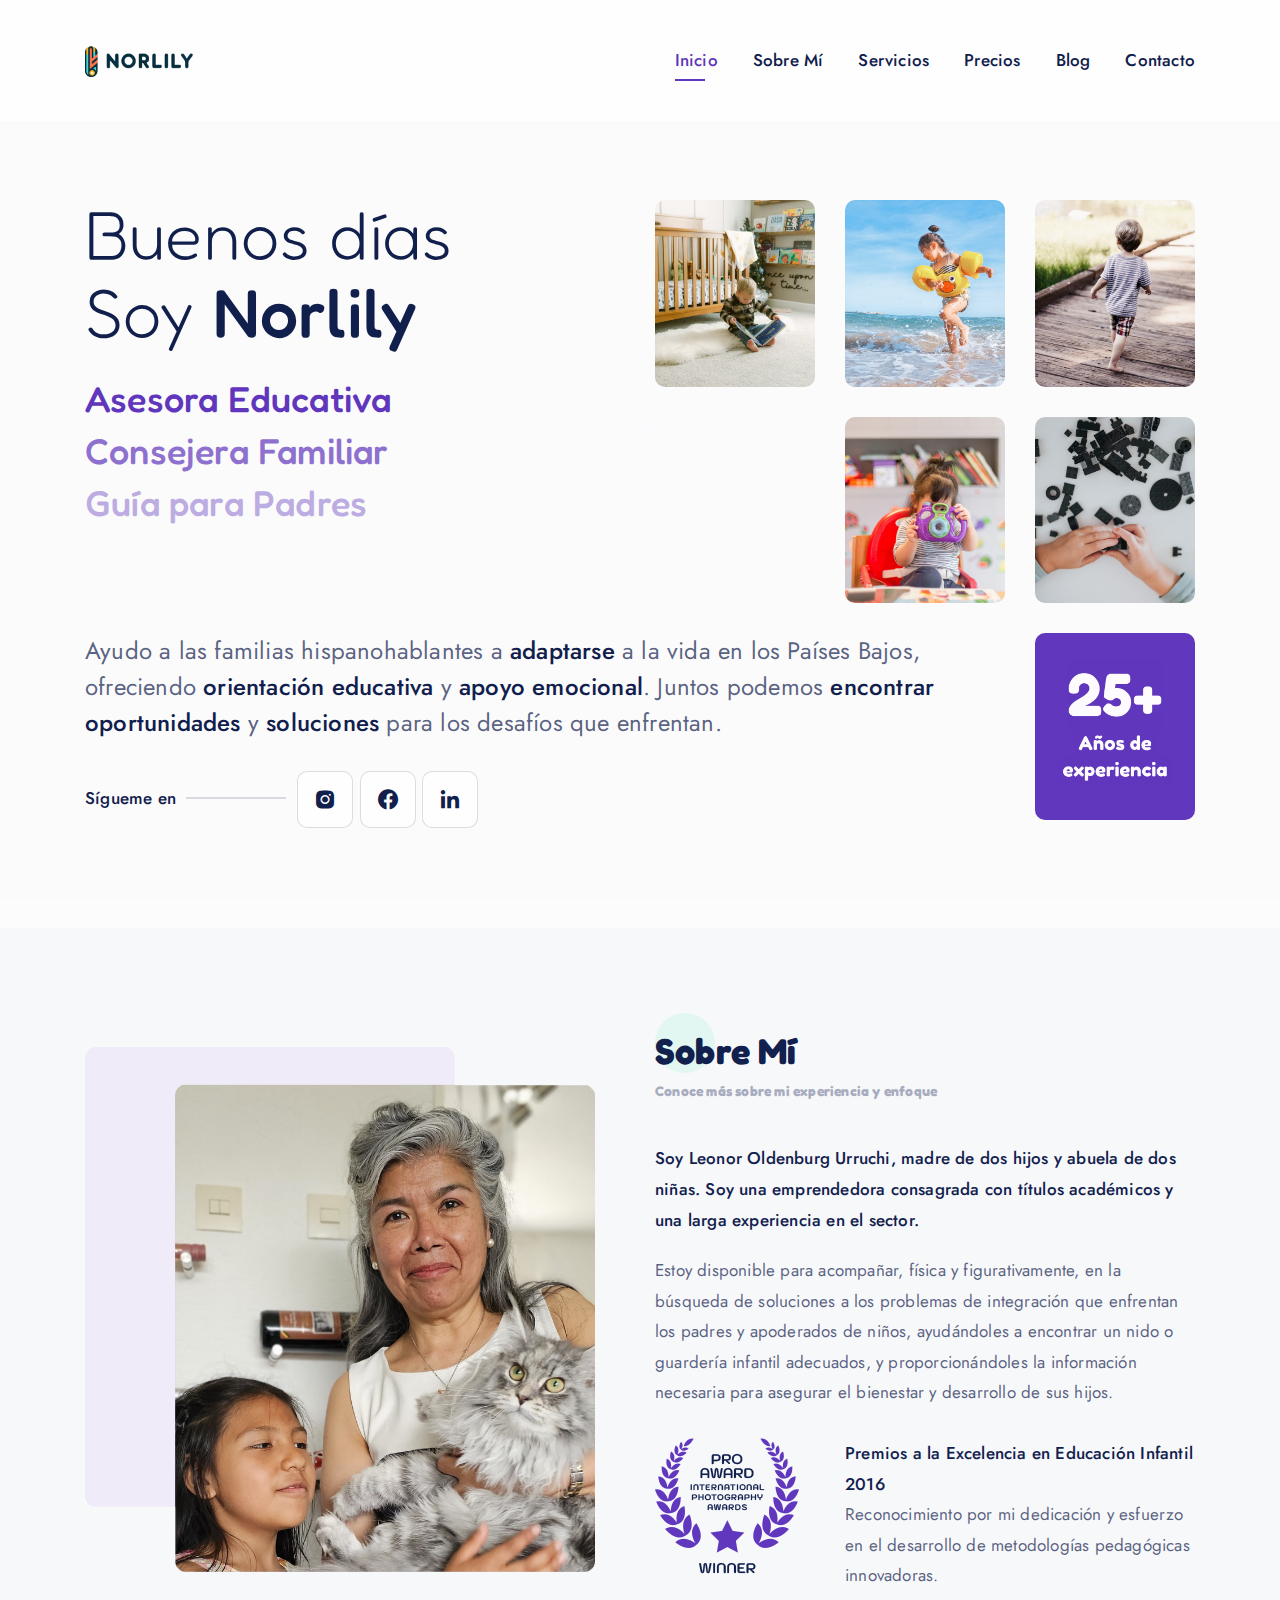
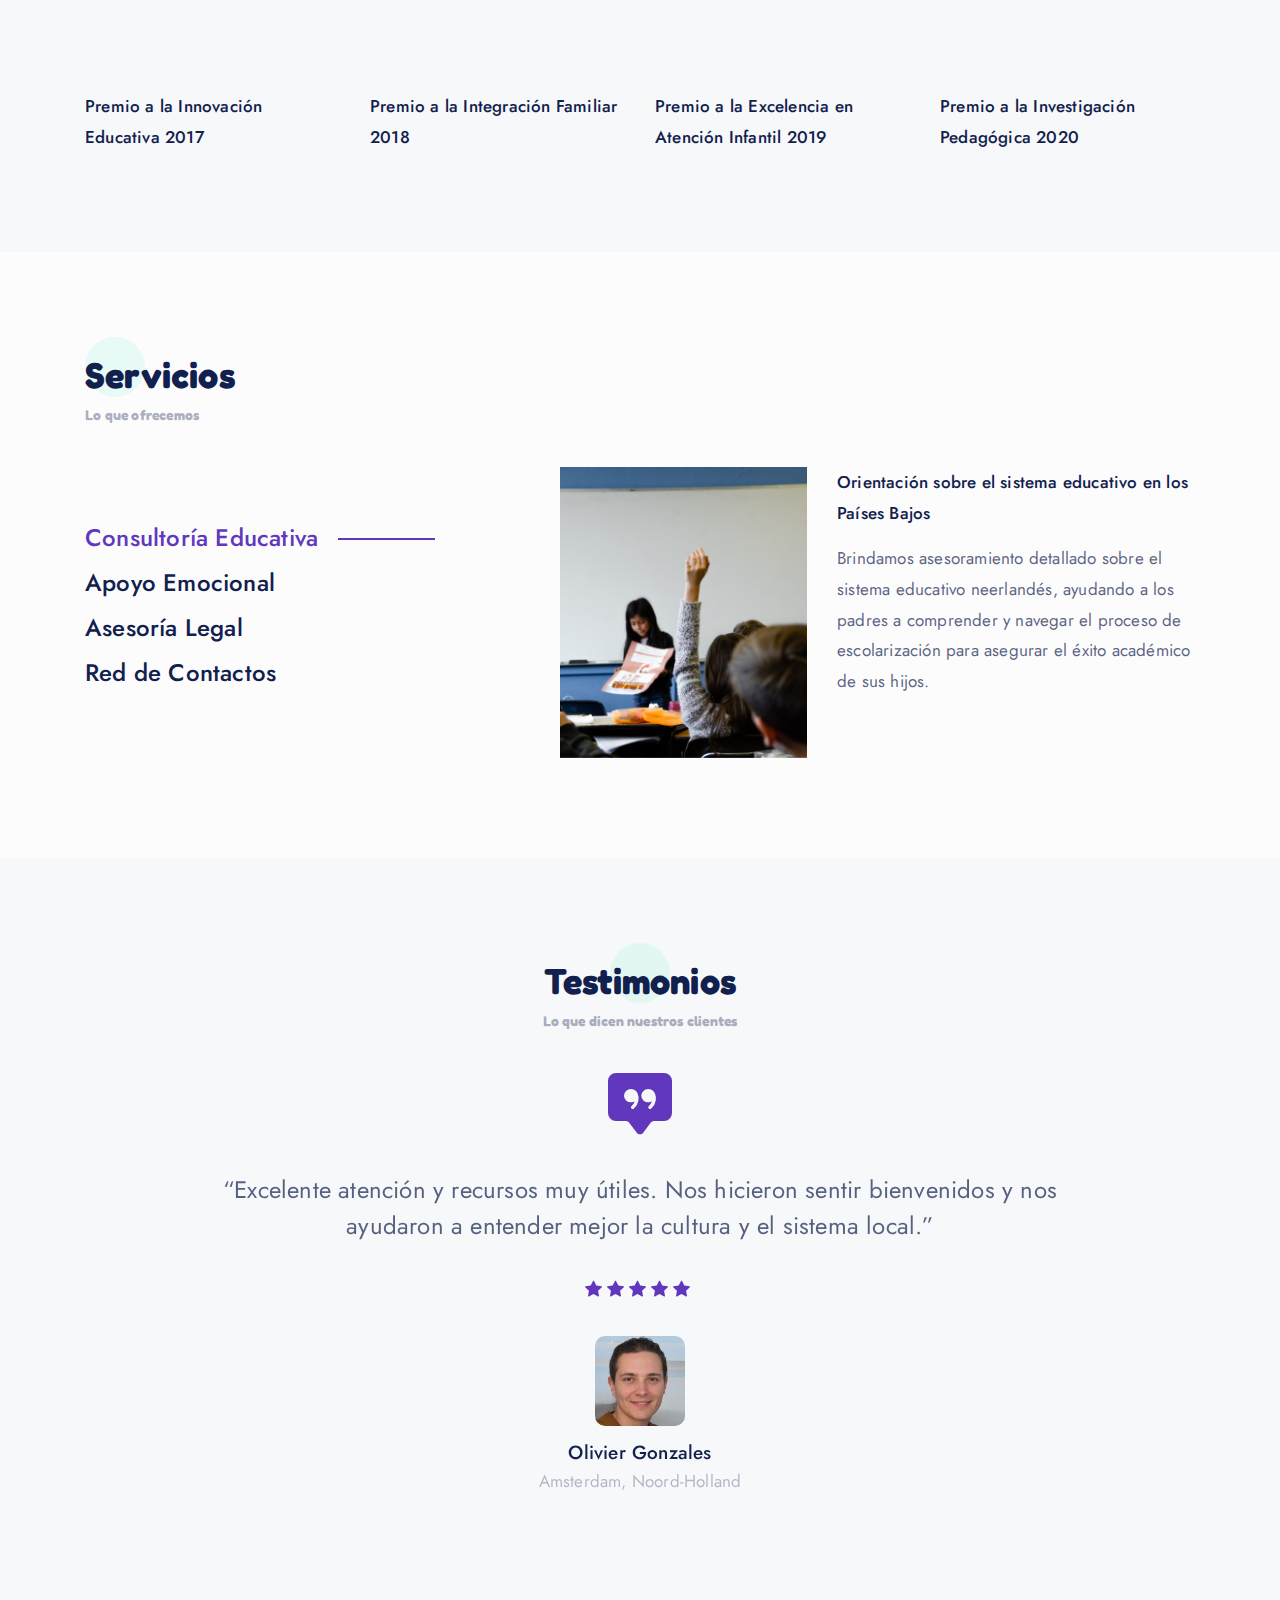
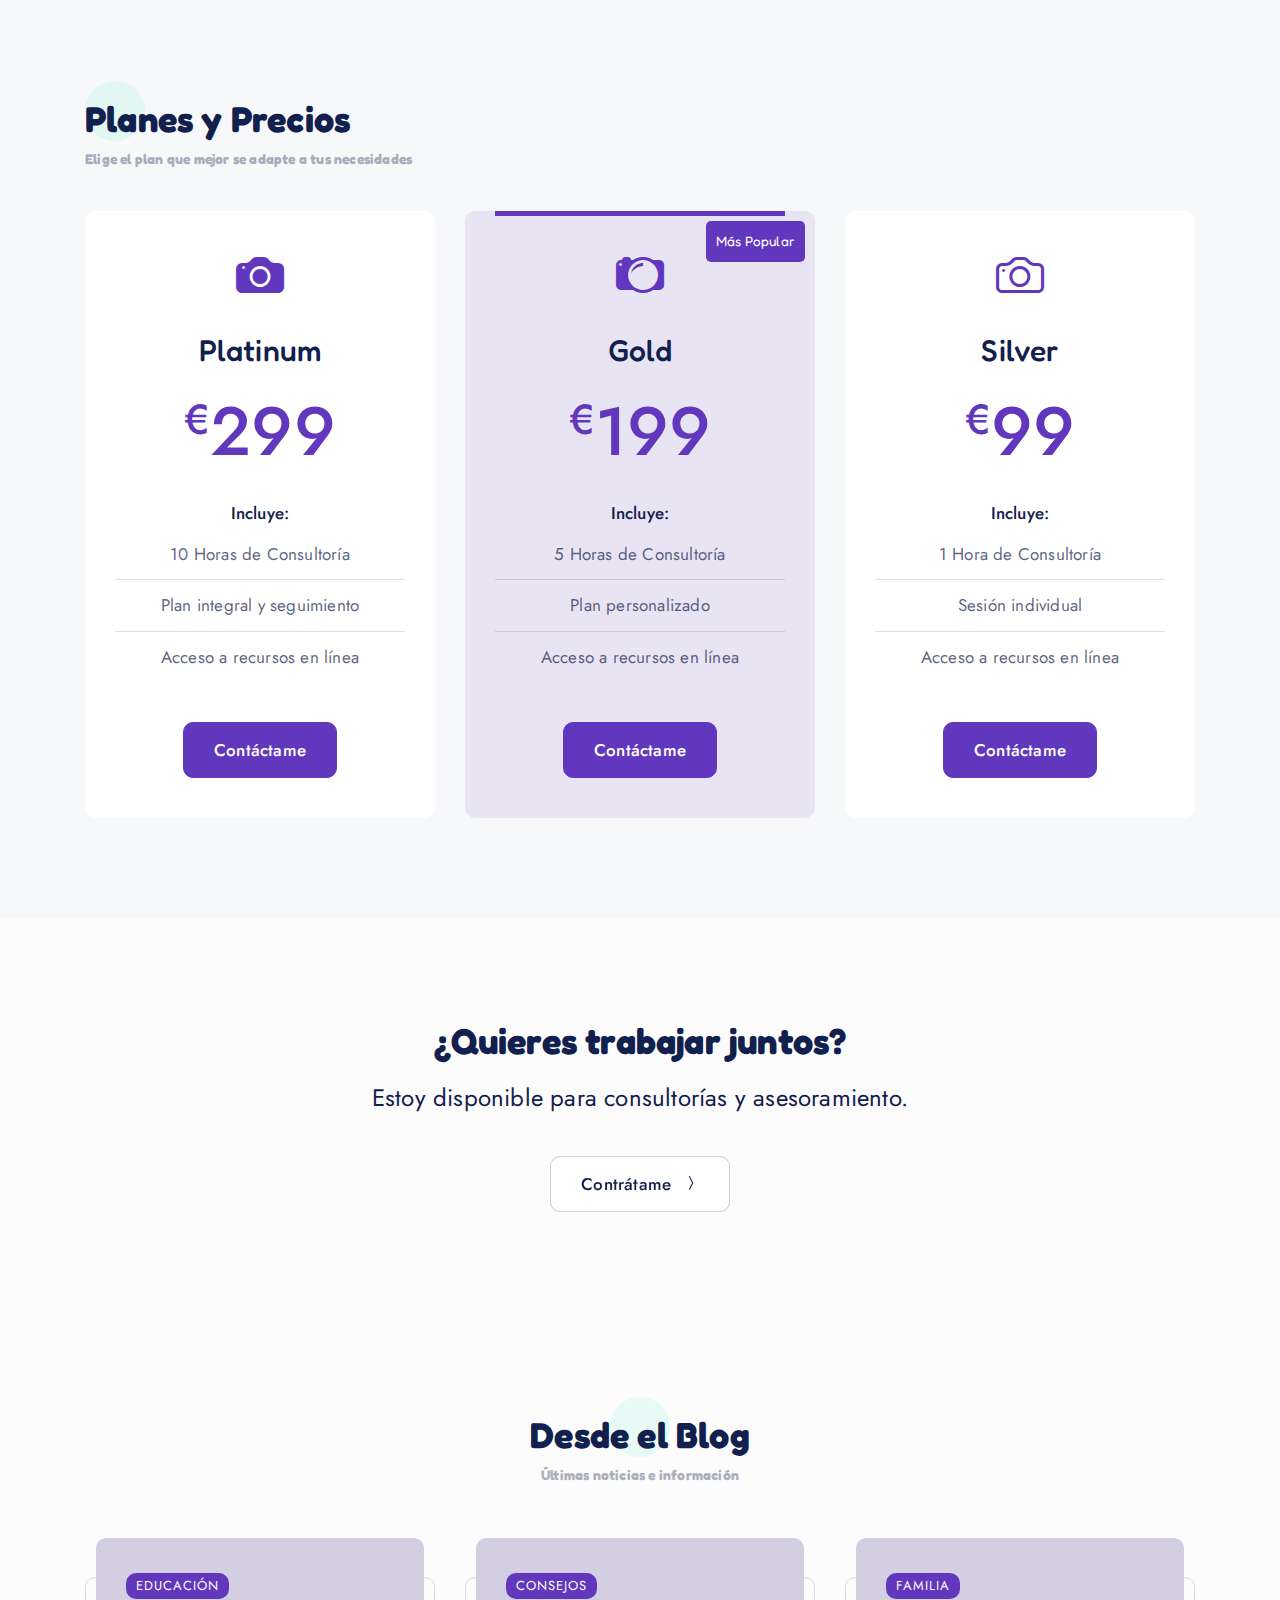
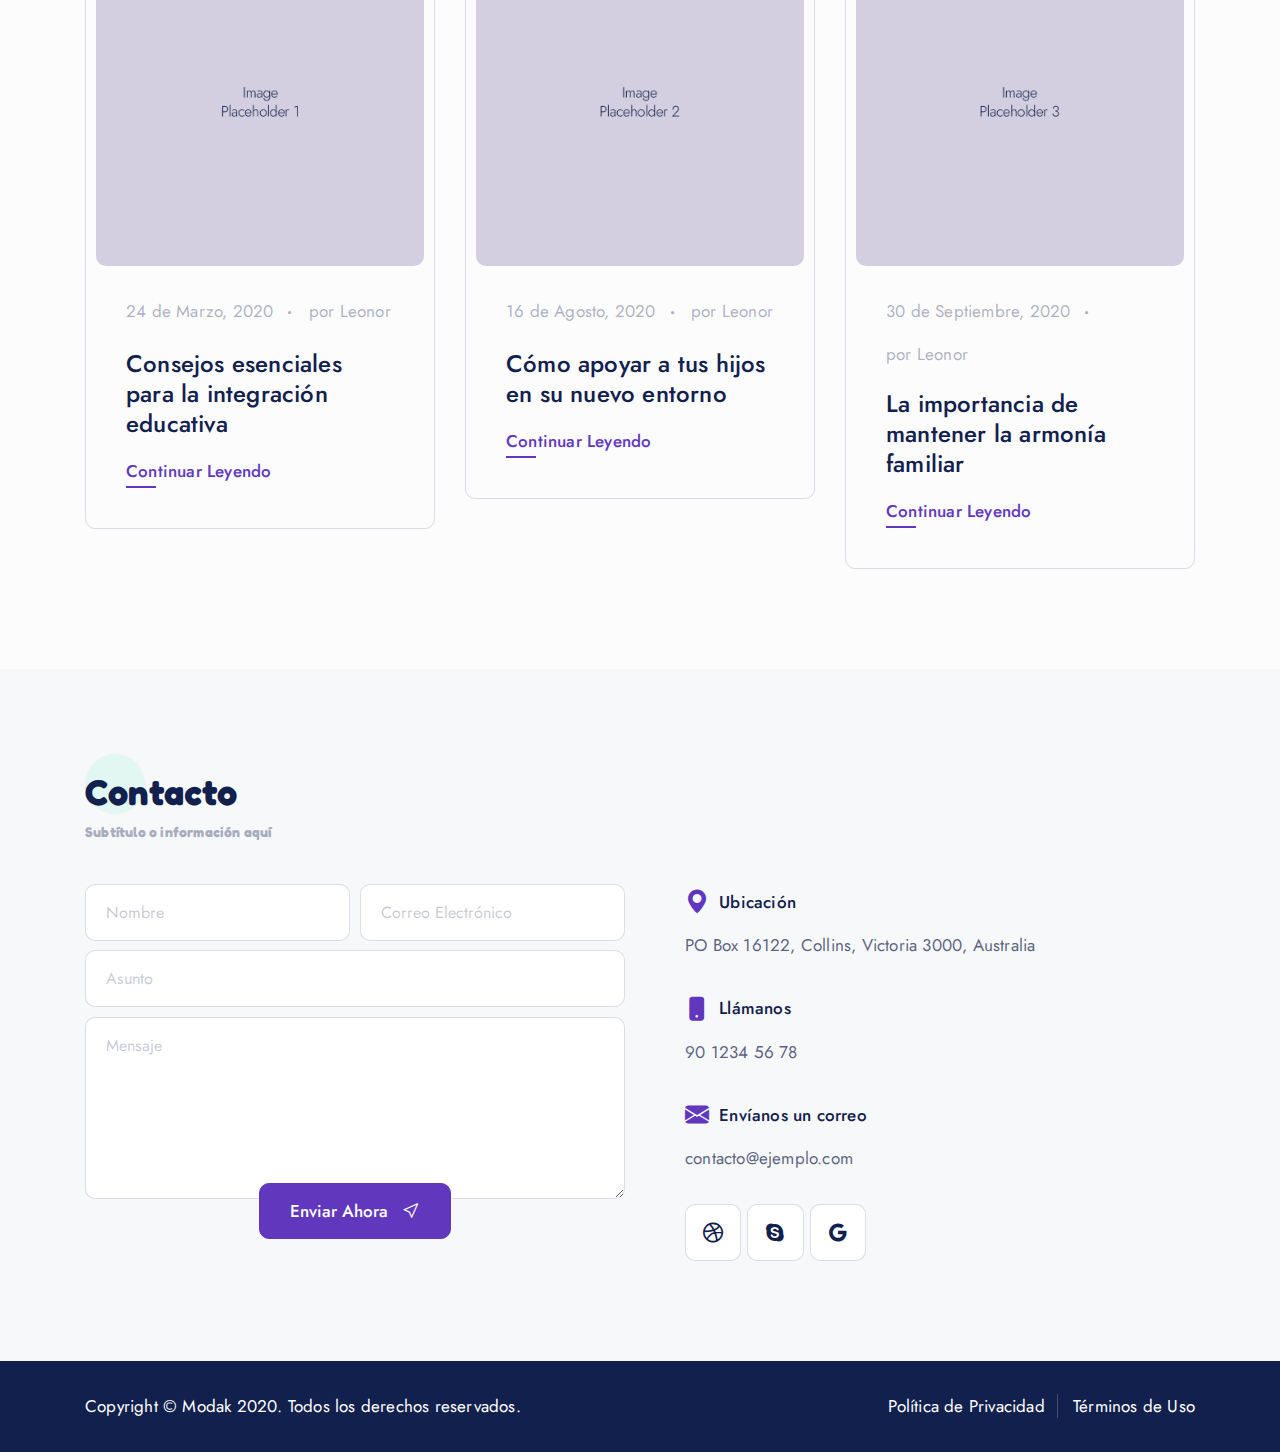
==== commit 1f1da263: "Update Form" ====
--- a/index.html
+++ b/index.html
@@ -733,10 +733,10 @@
             
             <!-- column 1 starts -->
             <div class="col-12 col-md-6"> 
-                
+  
                 <!-- form starts -->
                 <div class="dtr-form">
-                    <form id="contactform" method="post" action="php/contact-form.php">
+                    <form id="contactform" method="post" action="https://formspree.io/f/mleqylza">
                         <fieldset>
                             <div class="dtr-form-row dtr-form-row-2col">
                                 <p class="dtr-form-column">
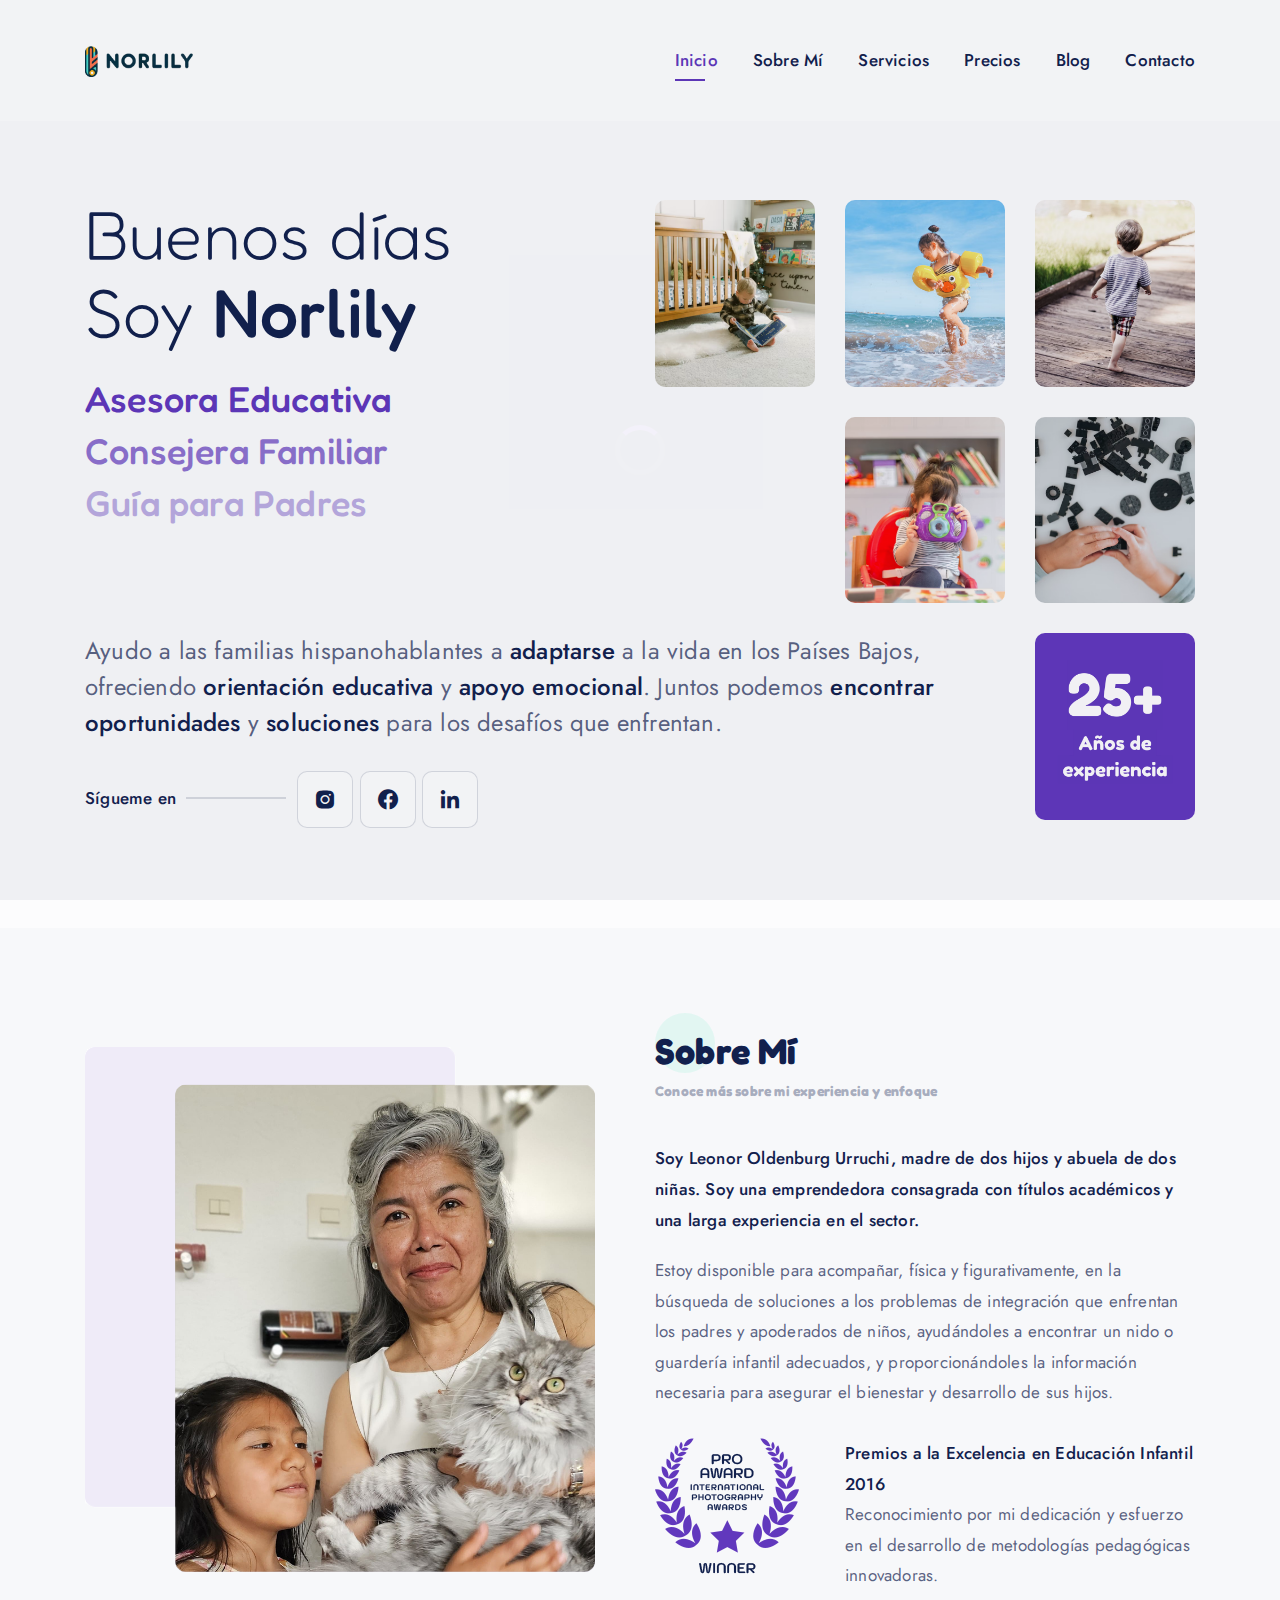
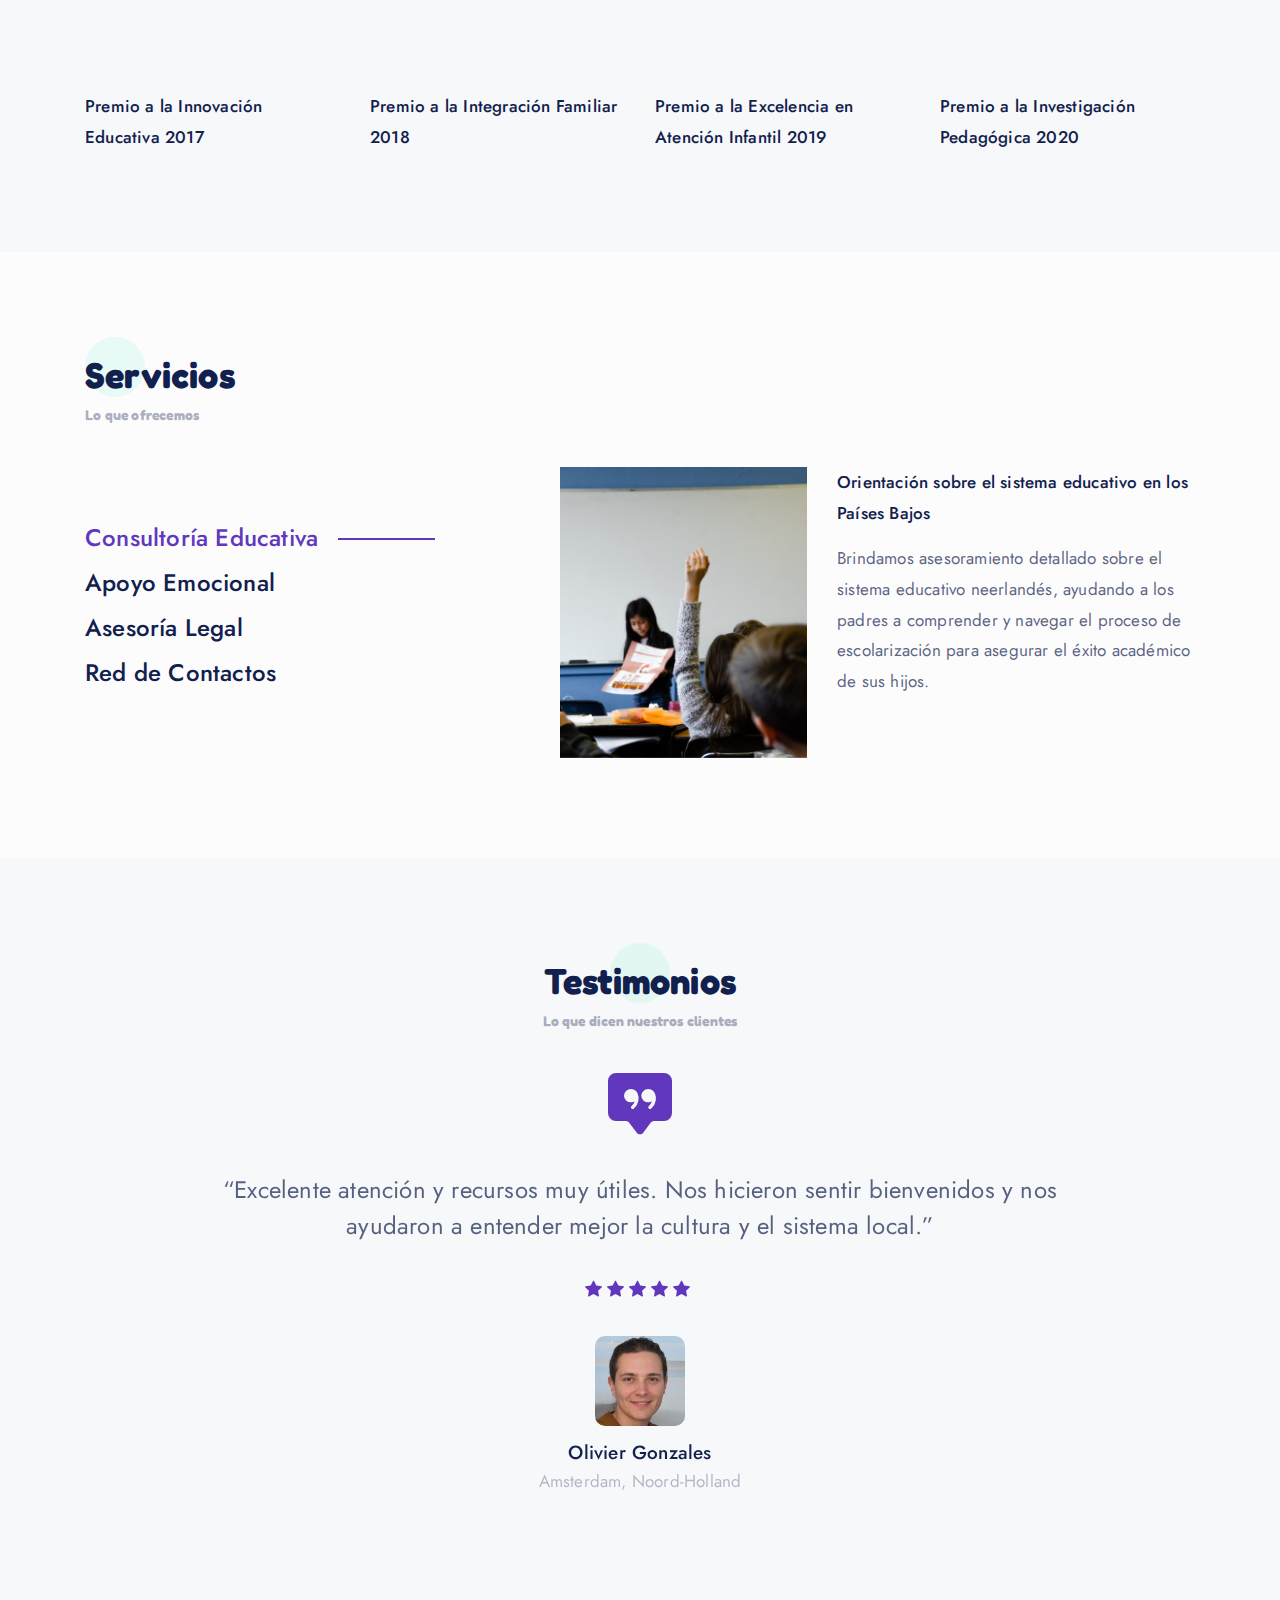
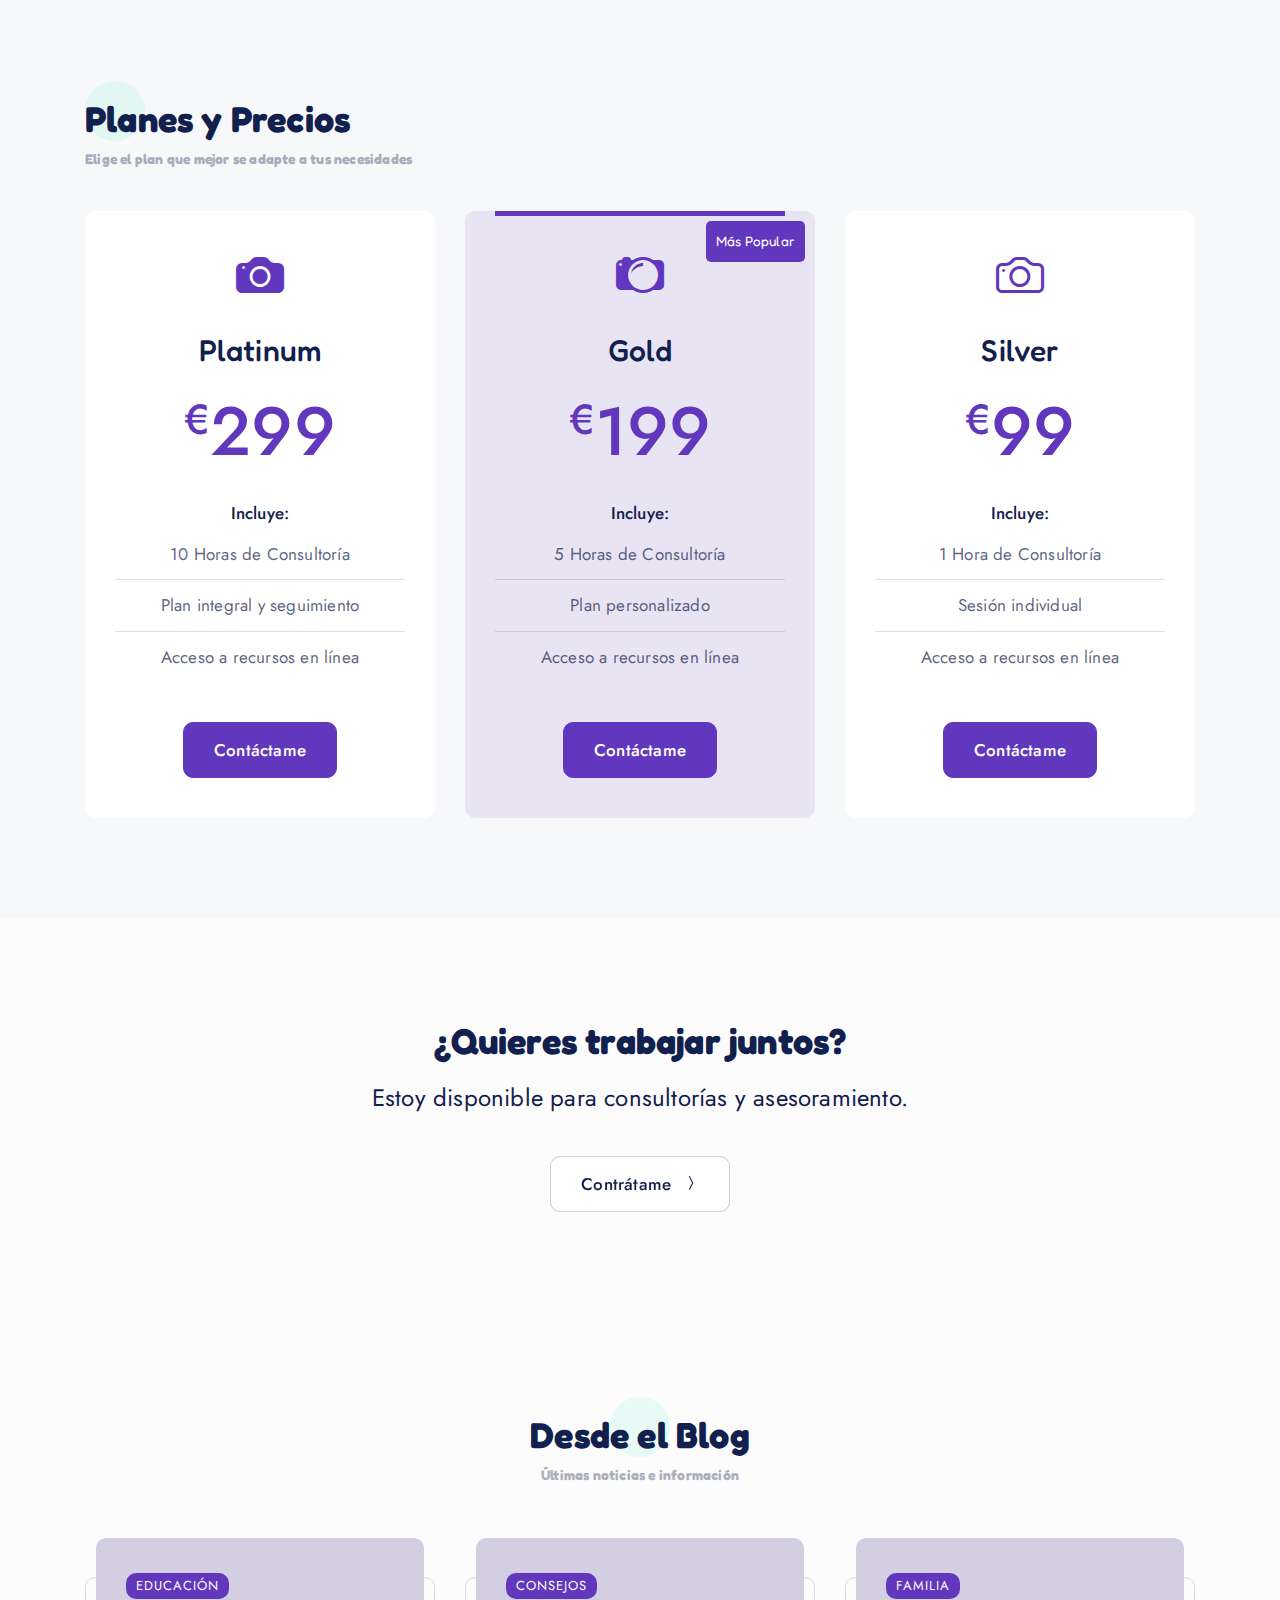
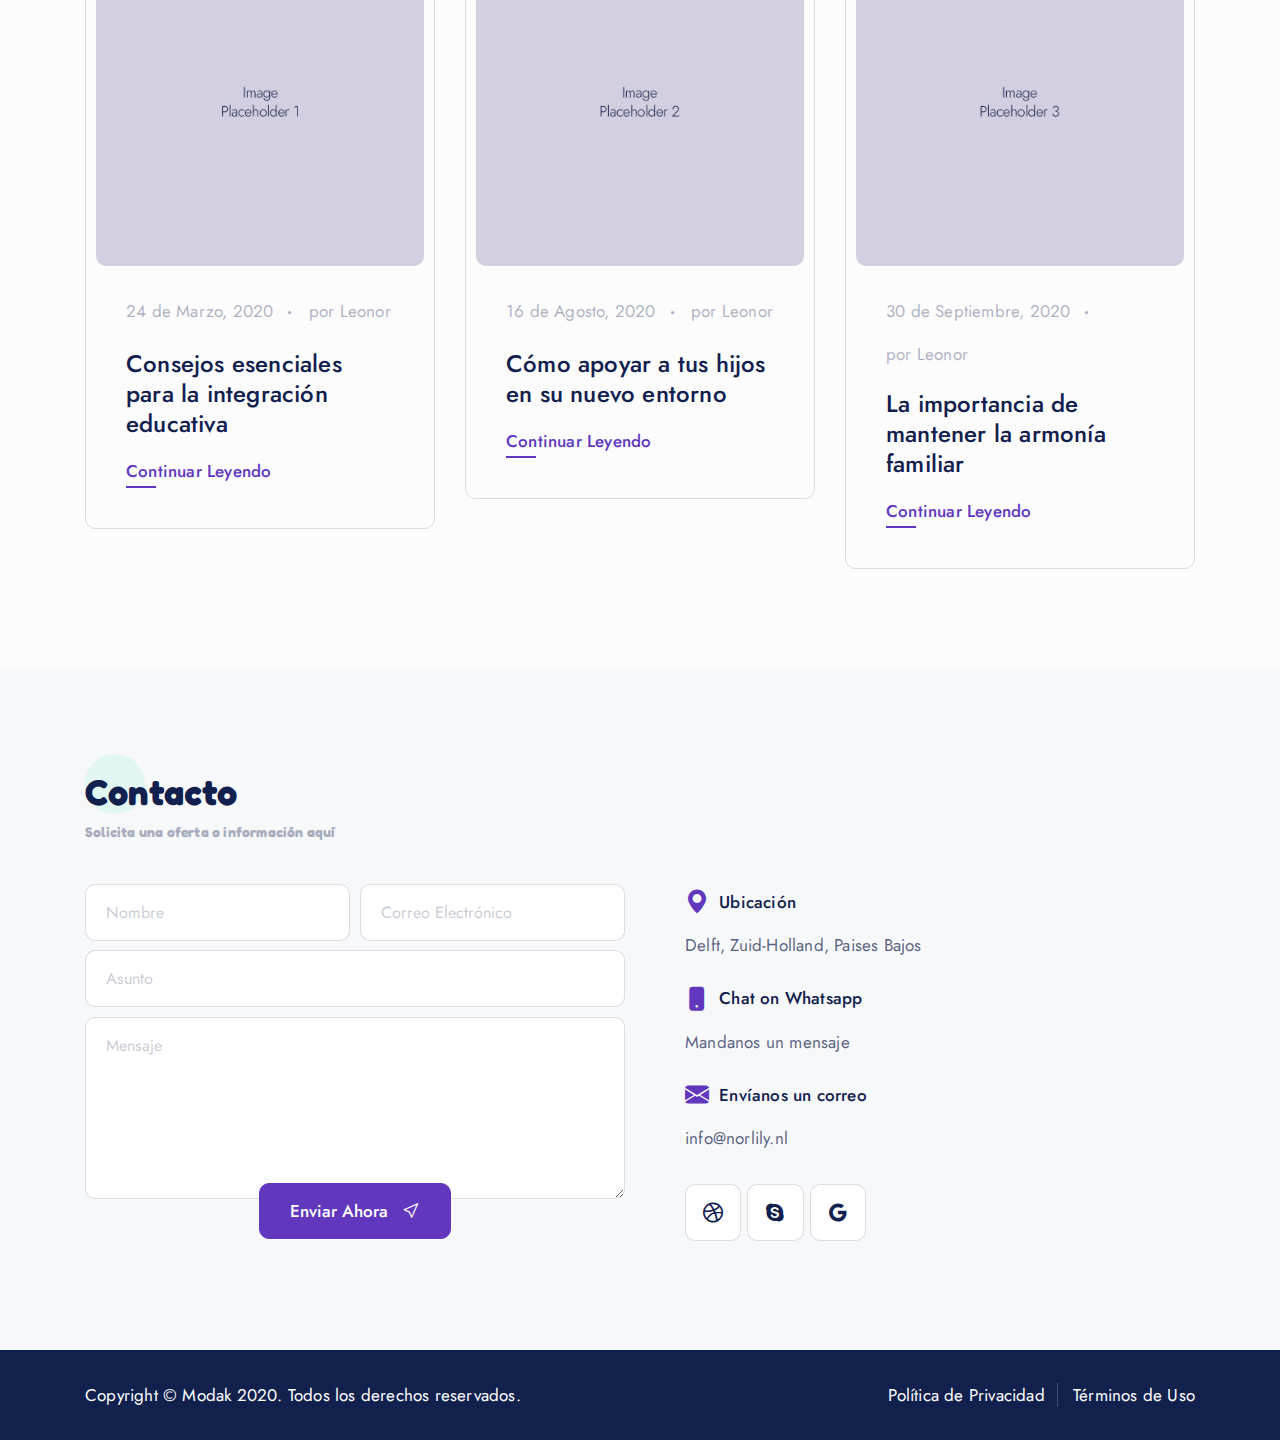
==== commit 27b52f35: "Update index.html" ====
--- a/index.html
+++ b/index.html
@@ -724,7 +724,7 @@
         <!-- heading starts -->
         <div class="dtr-styled-heading">
             <h2>Contacto</h2>
-            <p>Subtítulo o información aquí</p>
+            <p>Solicita una oferta o información aquí</p>
         </div>
         <!-- heading ends --> 
         
@@ -770,14 +770,26 @@
             <!-- column 2 starts -->
             <div class="col-12 col-md-6">
                 <div class="dtr-pl-30">
+                <!-- Ubicación -->
+                <a href="https://maps.google.com/?q=Delft, Zuid-Holland, Paises Bajos" style="text-decoration: none; color: inherit;">
                     <p class="d-flex align-items-center"><i class="icon-geo-alt dtr-mr-10 text-size-md color-blue"></i><span class="font-weight-500 color-dark">Ubicación</span></p>
-                    <p>PO Box 16122, Collins, Victoria 3000, Australia</p>
-                    <div class="spacer-20"></div>
-                    <p class="d-flex align-items-center"><i class="icon-phone-fill dtr-mr-10 text-size-md color-blue"></i><span class="font-weight-500 color-dark">Llámanos</span></p>
-                    <p>90 1234 56 78</p>
-                    <div class="spacer-20"></div>
+                    <p>Delft, Zuid-Holland, Paises Bajos</p>
+                </a>
+                <div class="spacer-20"></div>
+
+                <!-- Llámanos -->
+                <a href="https://wa.me/31685024164" style="text-decoration: none; color: inherit;">
+                    <p class="d-flex align-items-center"><i class="icon-phone-fill dtr-mr-10 text-size-md color-blue"></i><span class="font-weight-500 color-dark">Chat on Whatsapp</span></p>
+                    <p>Mandanos un mensaje</p>
+                </a>
+                <div class="spacer-20"></div>
+
+                <!-- Envíanos un correo -->
+                <a href="mailto:info@norlily.nl" style="text-decoration: none; color: inherit;">
                     <p class="d-flex align-items-center"><i class="icon-envelope-fill dtr-mr-10 text-size-md color-blue"></i><span class="font-weight-500 color-dark">Envíanos un correo</span></p>
-                    <p>contacto@ejemplo.com</p>
+                    <p>info@norlily.nl</p>
+                </a>
+
                     
                     <!-- social starts -->
                     <ul class="dtr-social dtr-social-list dtr-styled-social text-left dtr-mt-30">
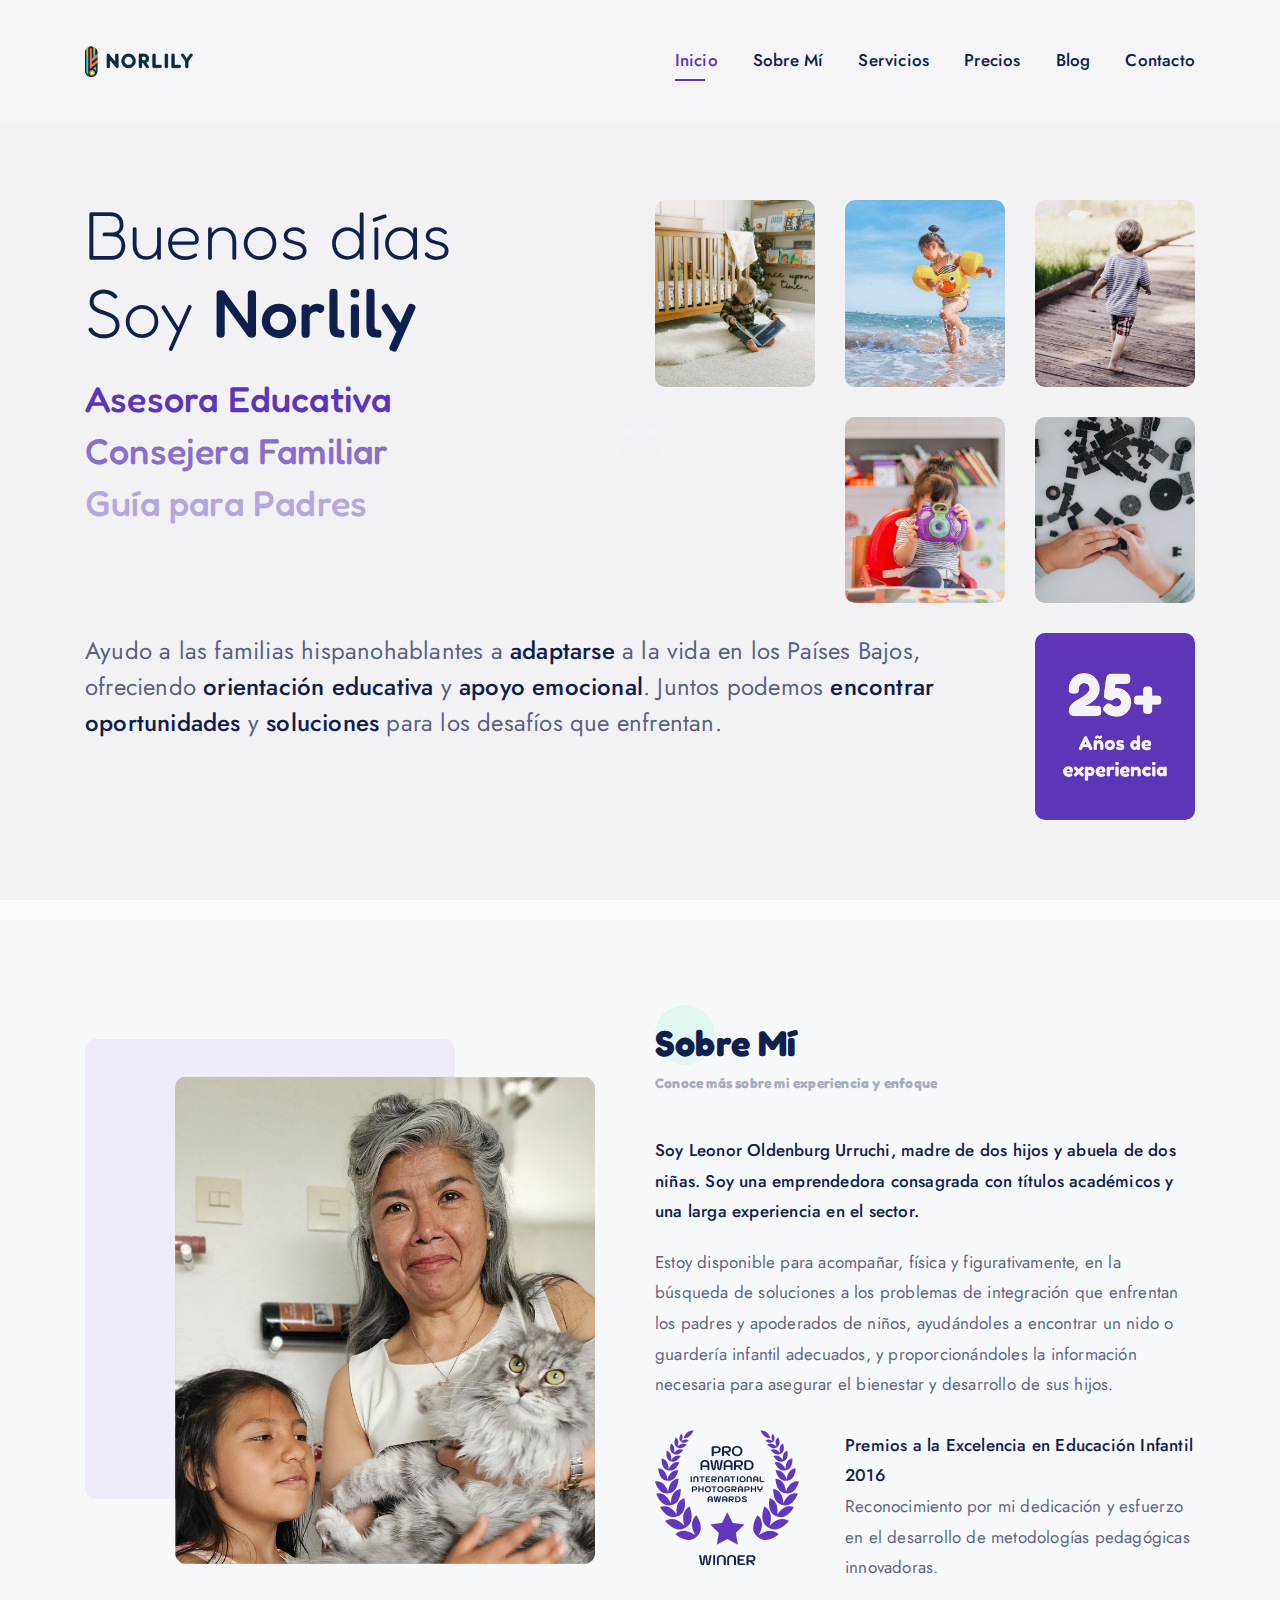
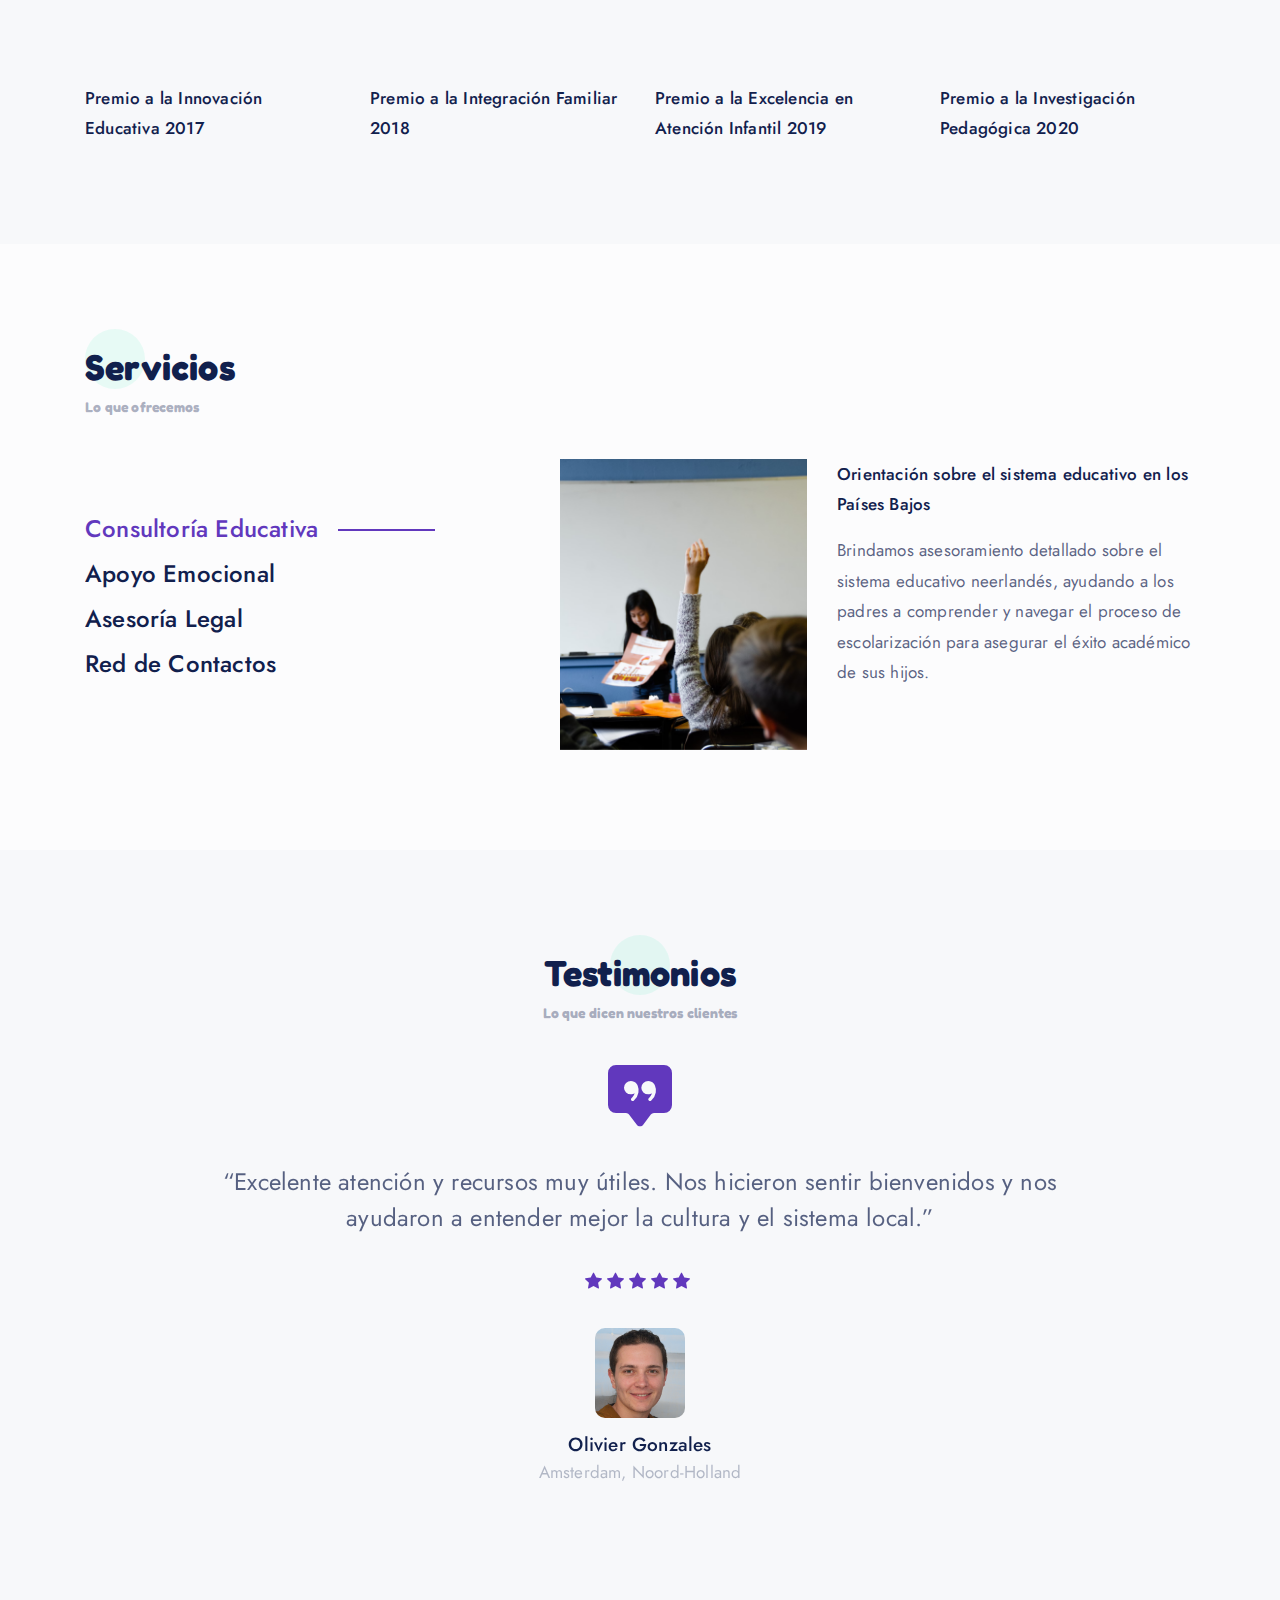
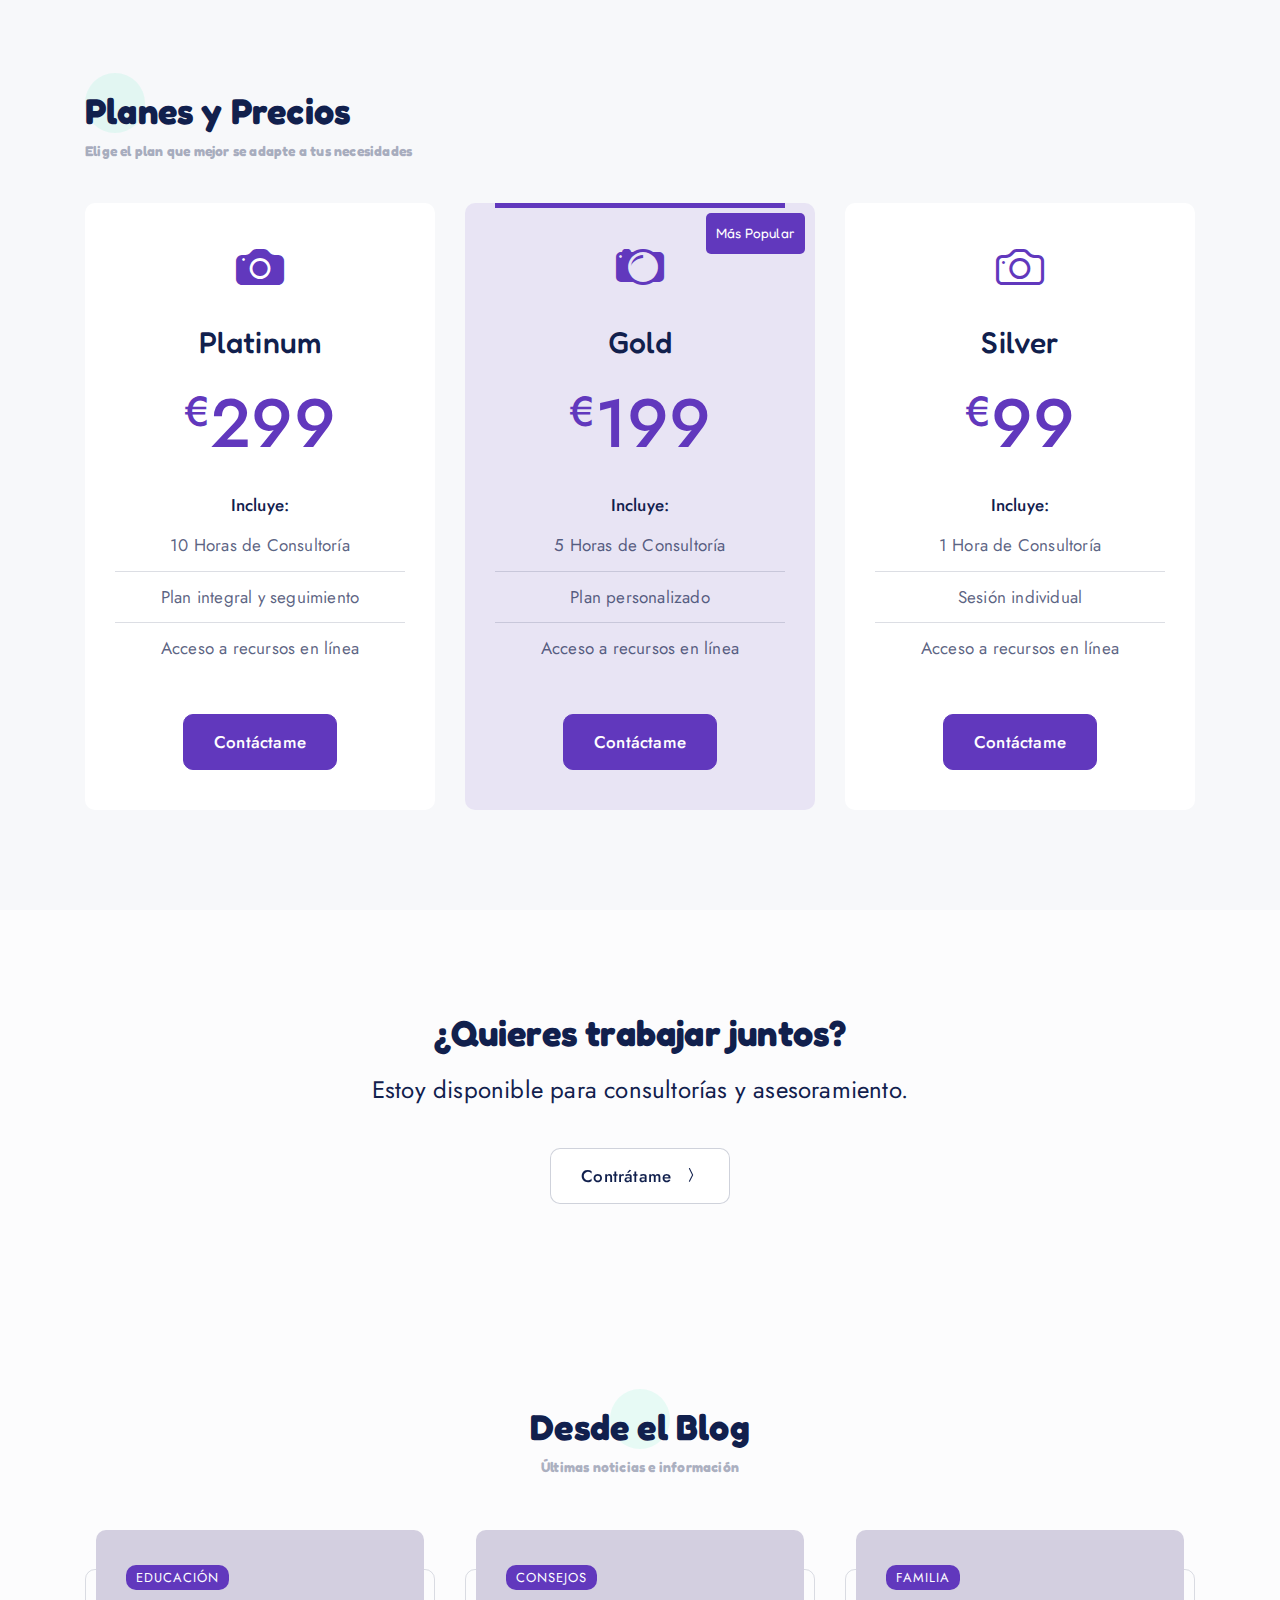
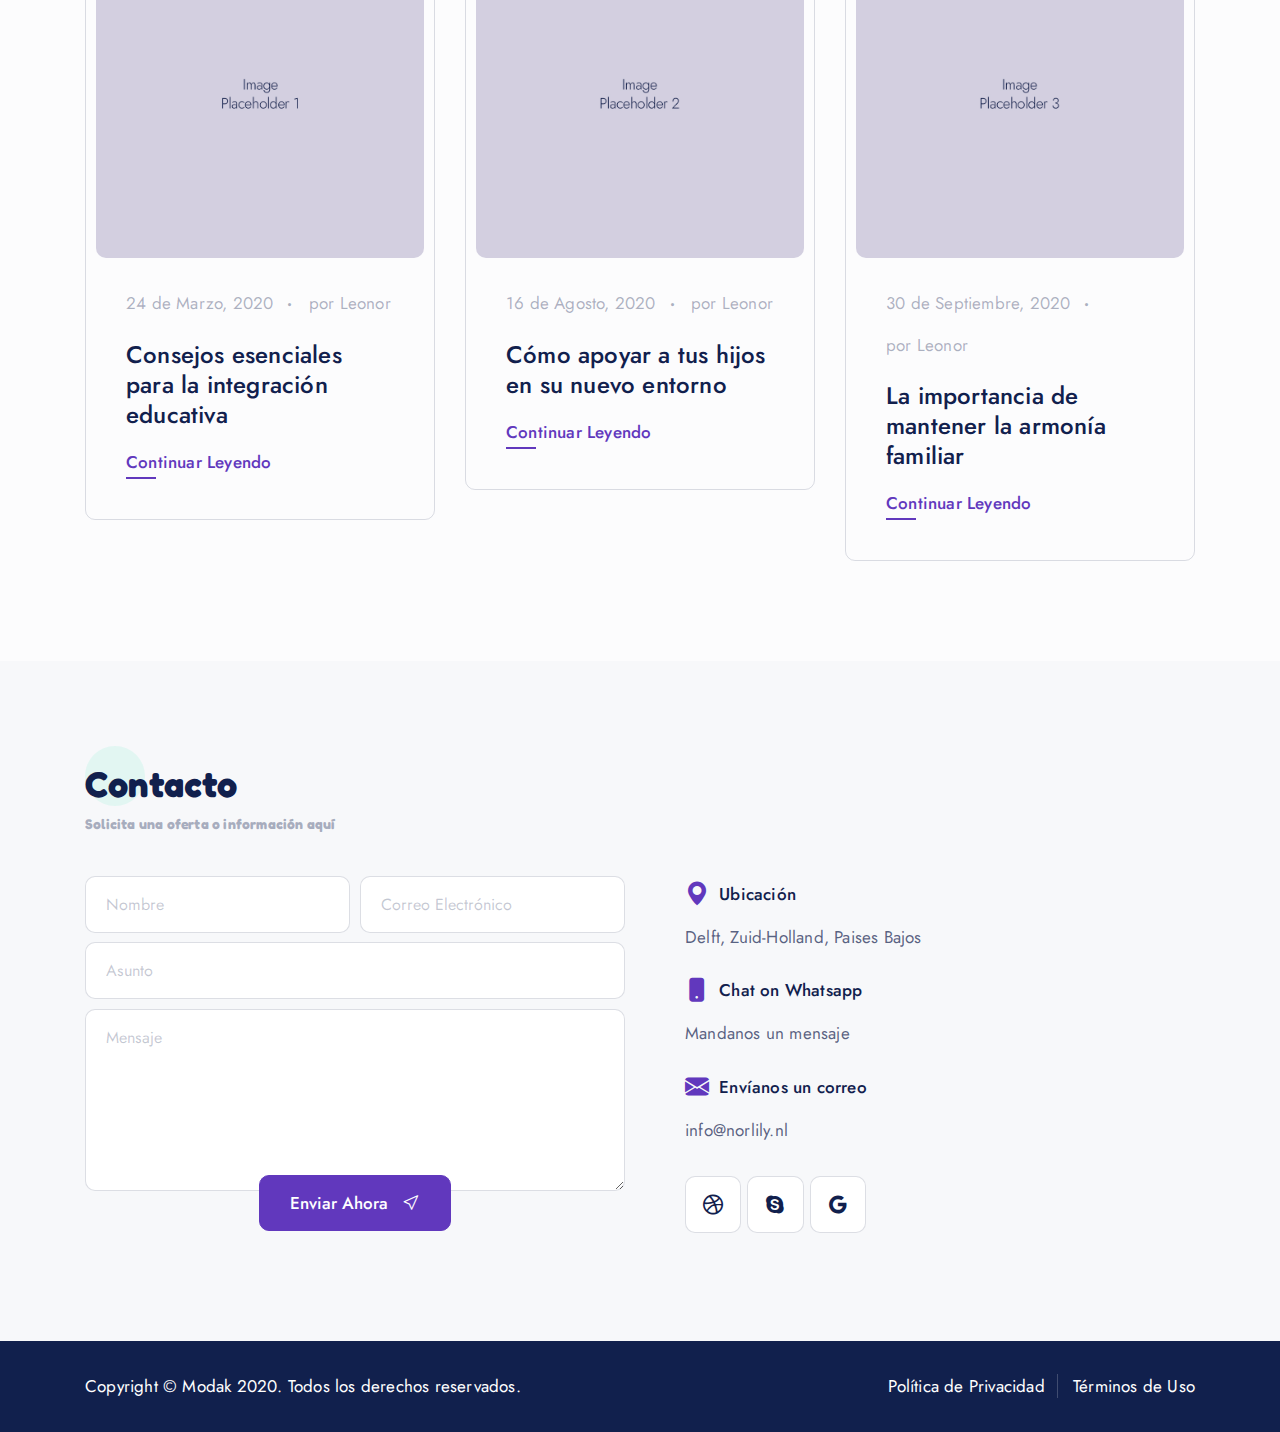
==== commit 6bf7f948: "Update index.html" ====
--- a/index.html
+++ b/index.html
@@ -196,12 +196,12 @@
                     <p class="text-size-md">Ayudo a las familias hispanohablantes a <span class="font-weight-500 color-dark">adaptarse</span> a la vida en los Países Bajos, ofreciendo <span class="font-weight-500 color-dark">orientación educativa</span> y <span class="font-weight-500 color-dark">apoyo emocional</span>. Juntos podemos <span class="font-weight-500 color-dark">encontrar oportunidades</span> y <span class="font-weight-500 color-dark">soluciones</span> para los desafíos que enfrentan.</p>
                     
                     <!-- social starts -->
-                    <ul class="dtr-social dtr-social-list dtr-styled-social text-left dtr-mt-30">
+                    <!-- s <ul class="dtr-social dtr-social-list dtr-styled-social text-left dtr-mt-30">
                         <li class="dtr-social-title font-weight-500 color-dark">Sígueme en</li>
                         <li><a href="#" class="dtr-social-button dtr-instagram" target="_blank" title="instagram"><span>Seguir en Instagram</span></a></li>
                         <li><a href="#" class="dtr-social-button dtr-facebook" target="_blank" title="facebook"><span>Like en Facebook</span></a></li>
                         <li><a href="#" class="dtr-social-button dtr-linkedin" target="_blank" title="linkedin"><span>Ver mi perfil</span></a></li>
-                    </ul>
+                    </ul> -->
                     <!-- social ends --> 
                     
                 </div>
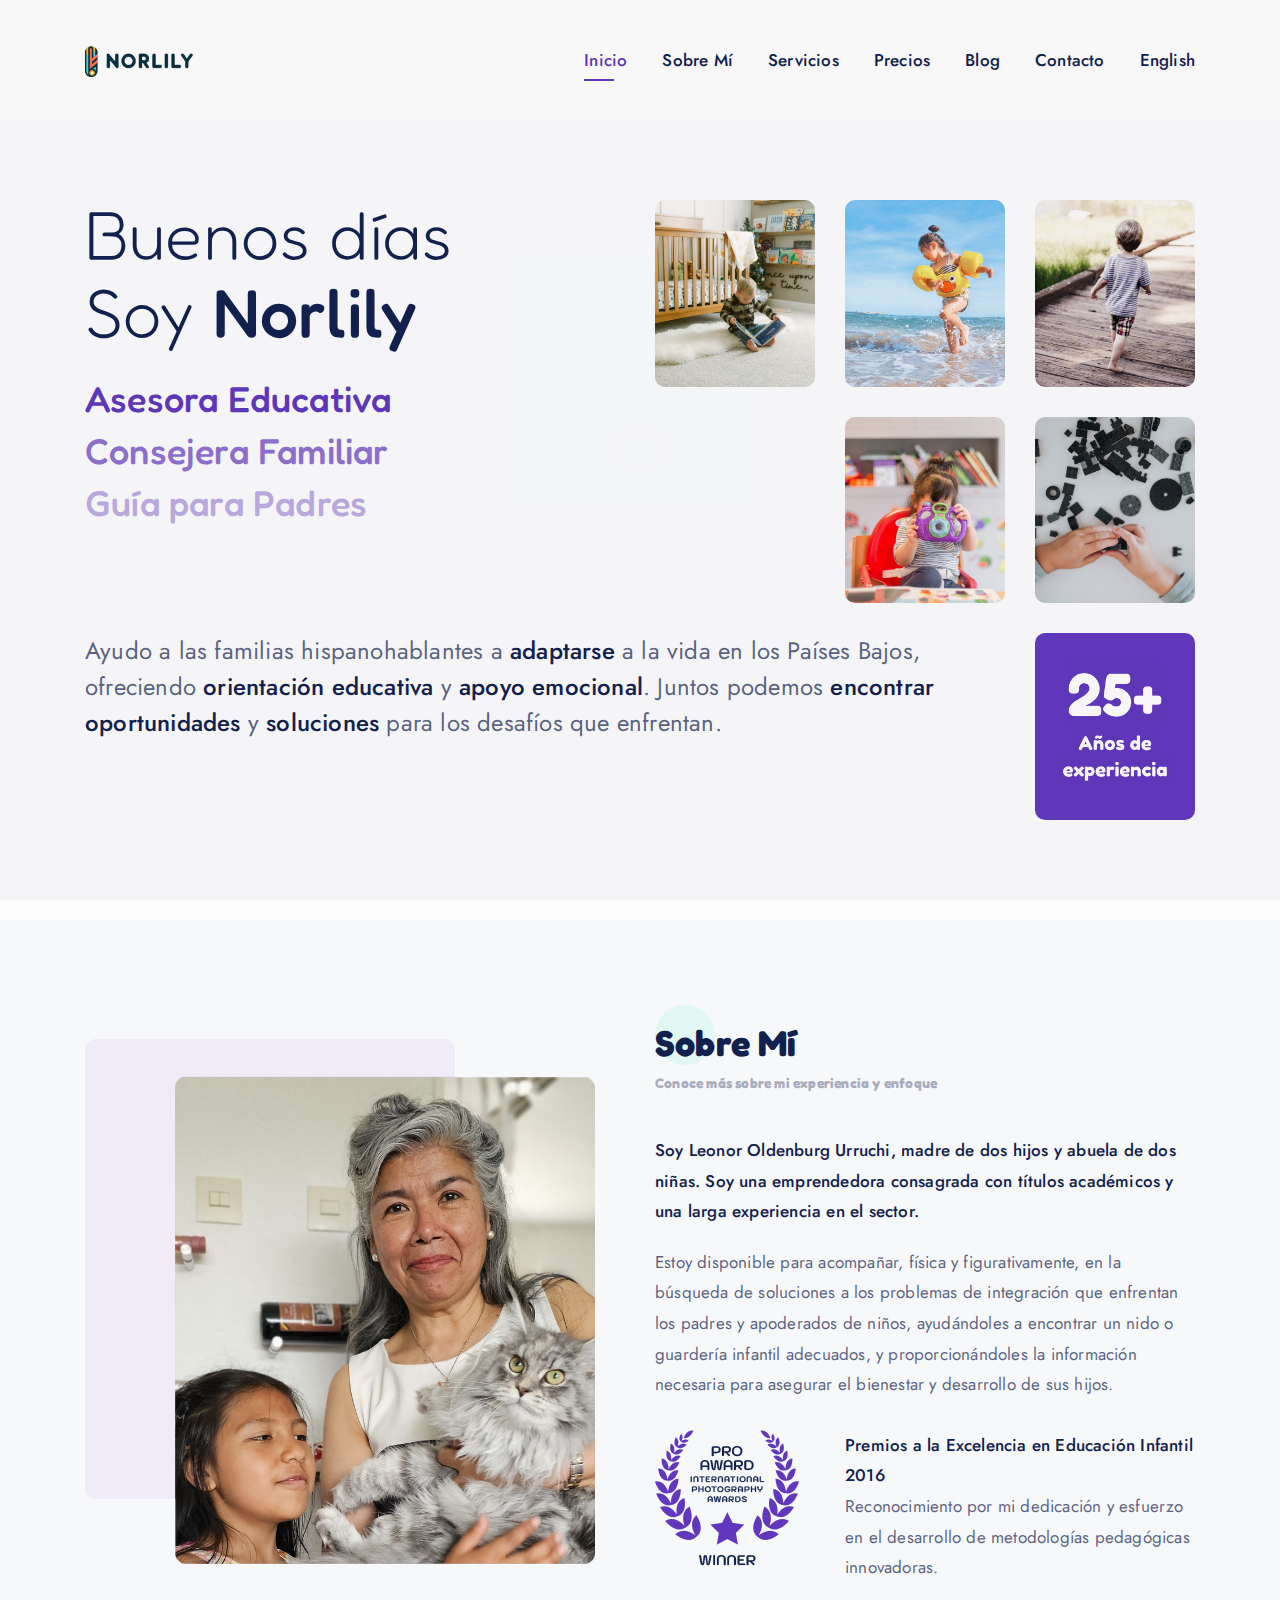
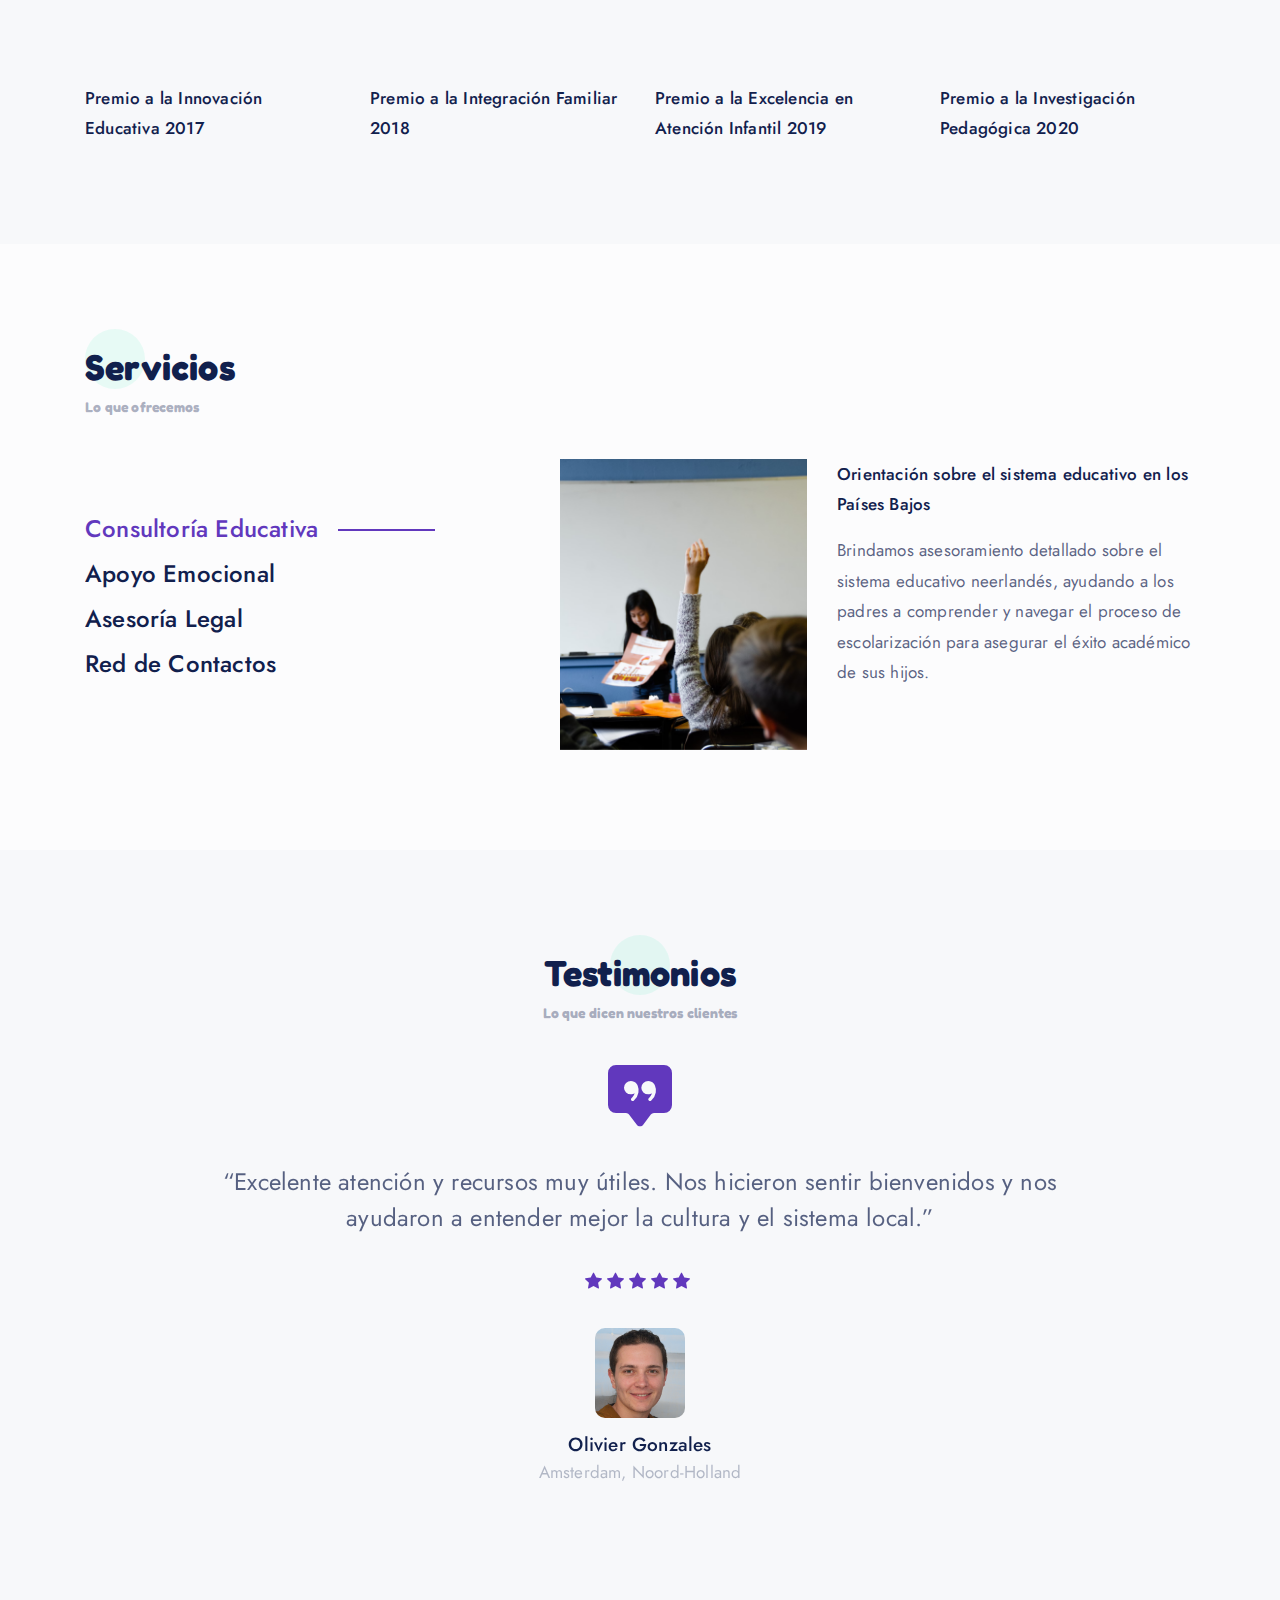
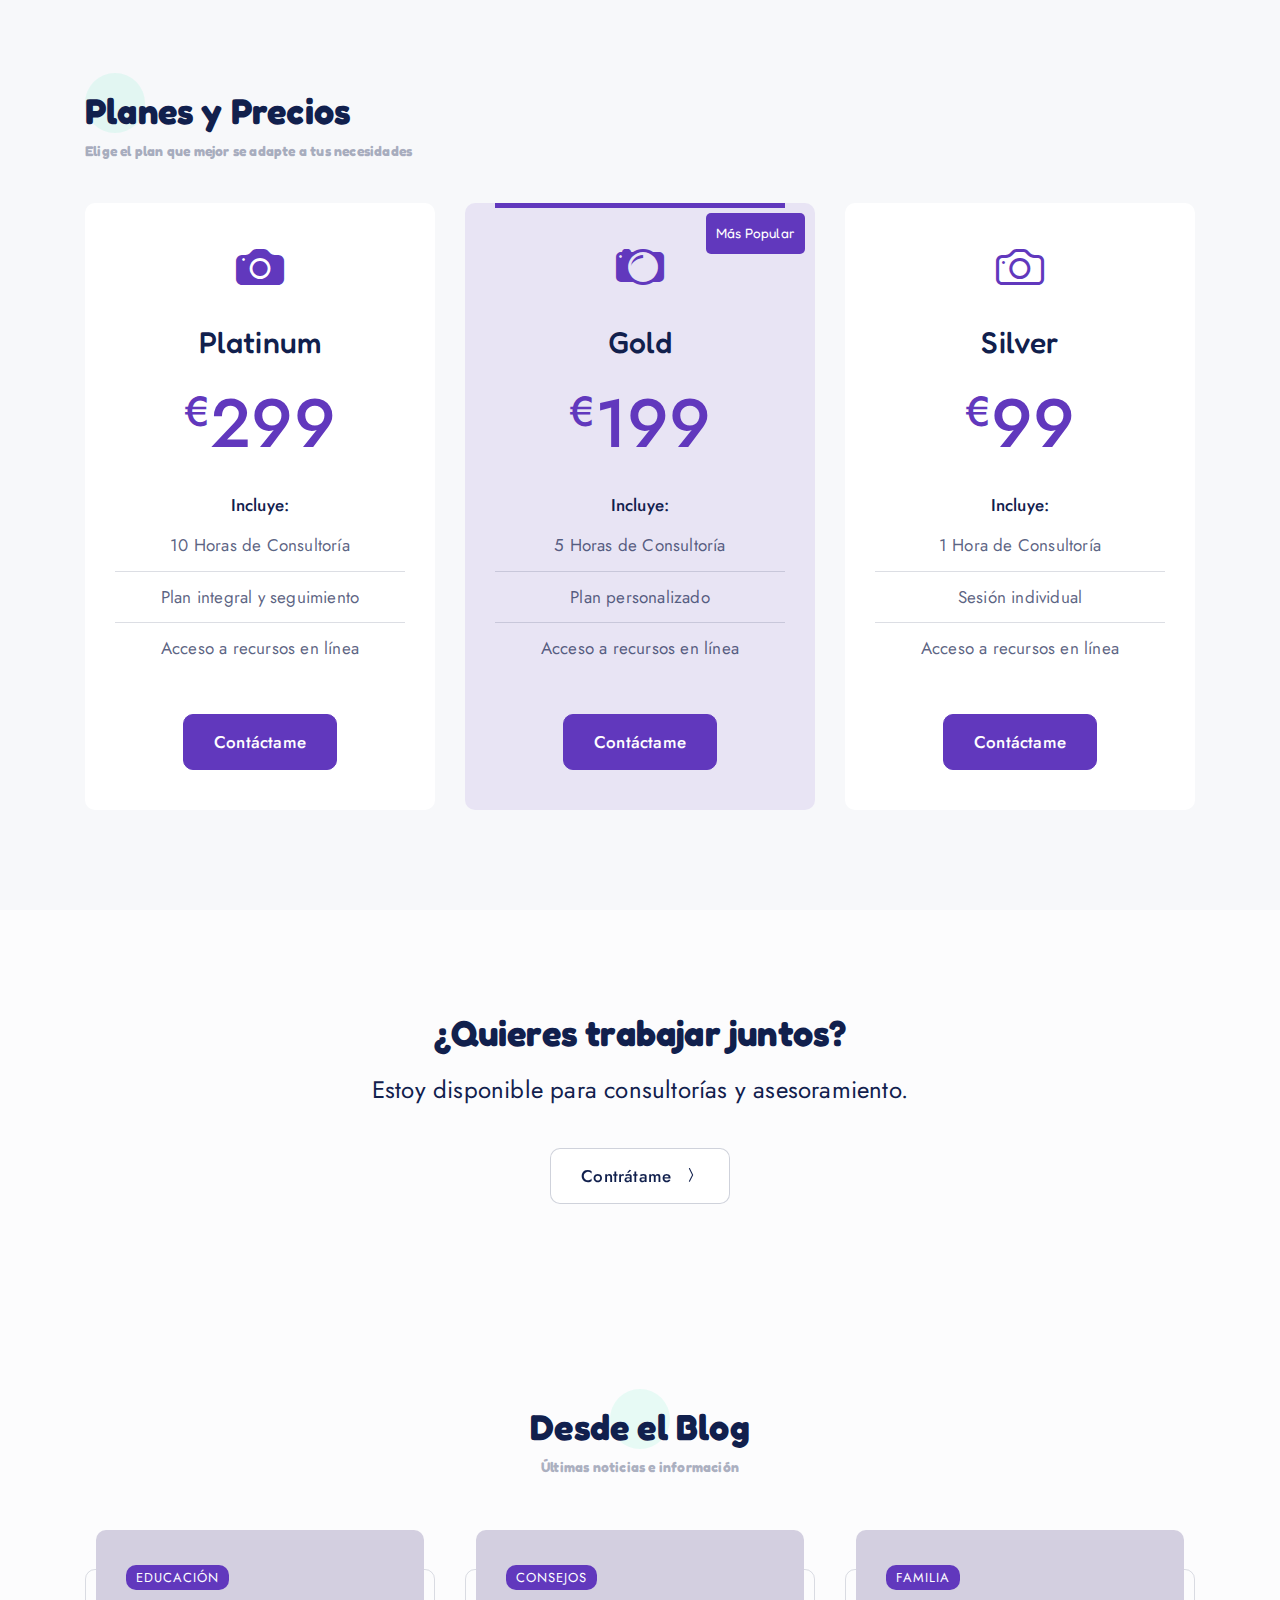
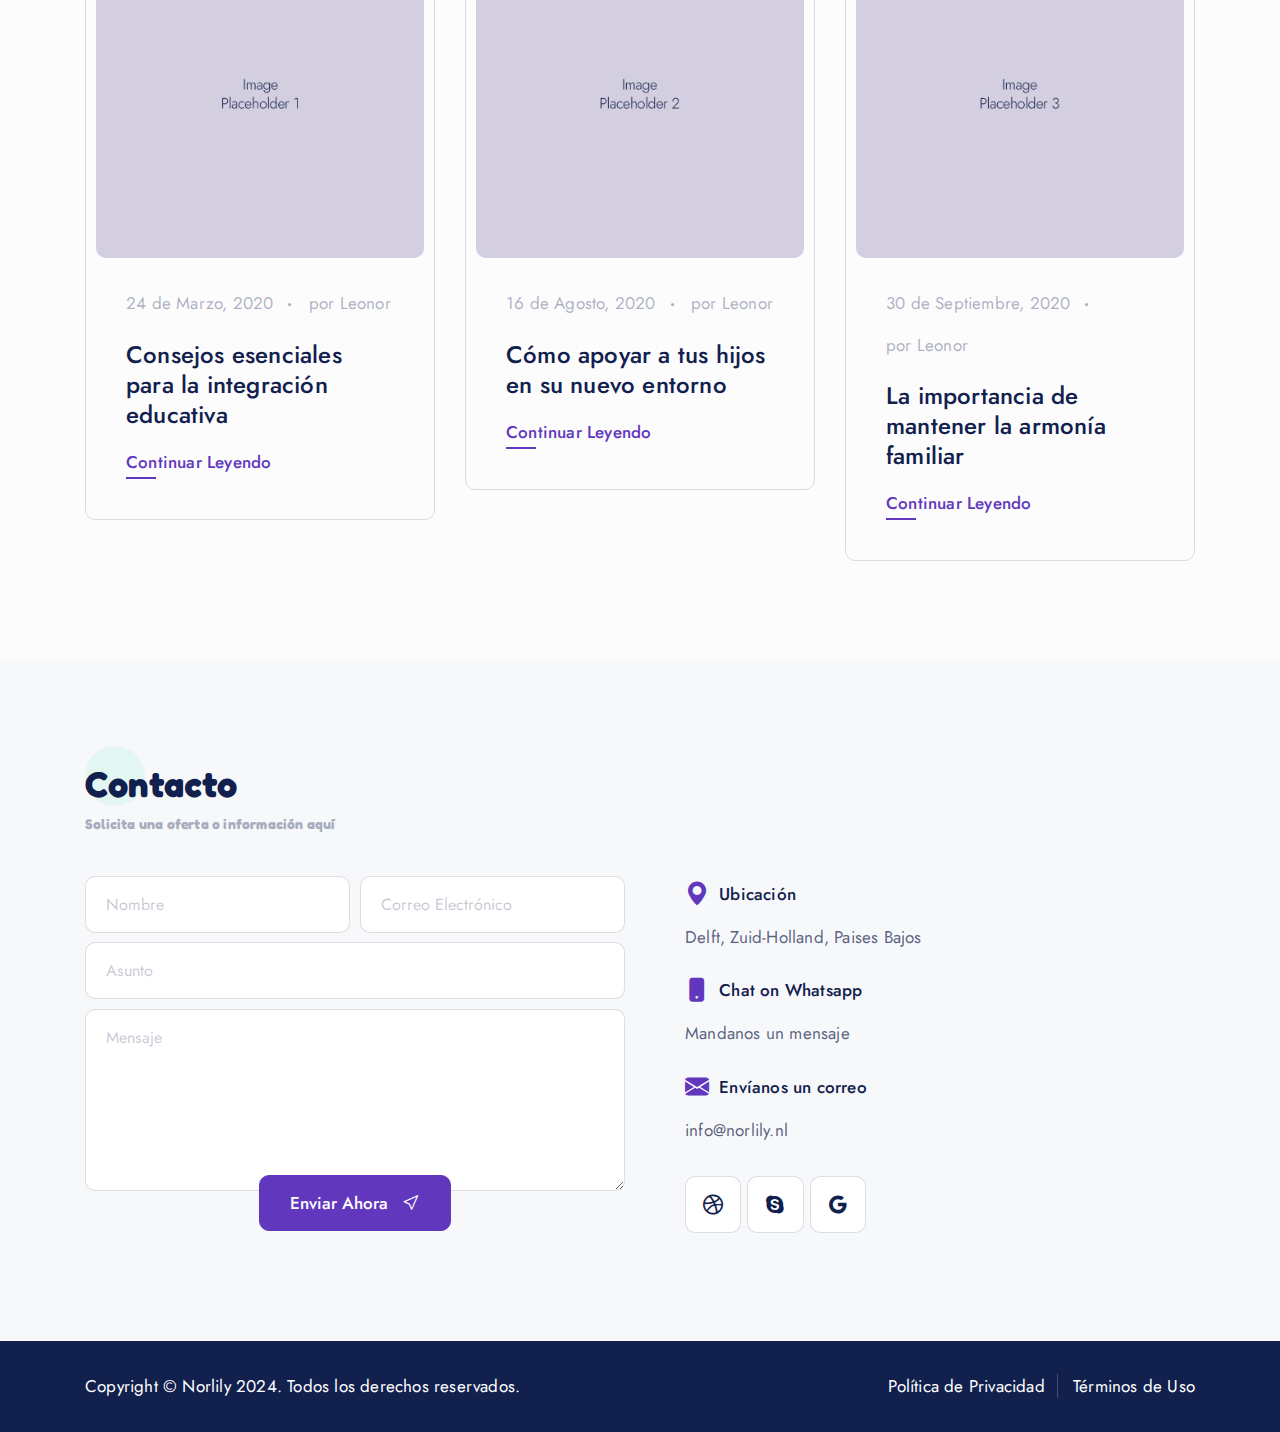
==== commit 4874e1bf: "Added English version" ====
--- a/index.html
+++ b/index.html
@@ -100,6 +100,7 @@
                         <li> <a class="nav-link" href="#pricing">Precios</a> </li>
                         <li> <a class="nav-link" href="#blog">Blog</a> </li>
                         <li> <a class="nav-link" href="#contact">Contacto</a> </li>
+                        <li> <a class="nav-link" href="en.html">English</a> </li>
                     </ul>
                 </div>
             </div>
@@ -824,7 +825,7 @@
                 
                 <!-- column 1 starts -->
                 <div class="col-12 col-md-6">
-                    <p> Copyright © Modak 2020. Todos los derechos reservados.</p>
+                    <p> Copyright © Norlily 2024. Todos los derechos reservados.</p>
                 </div>
                 <!-- column 1 ends --> 
                 
